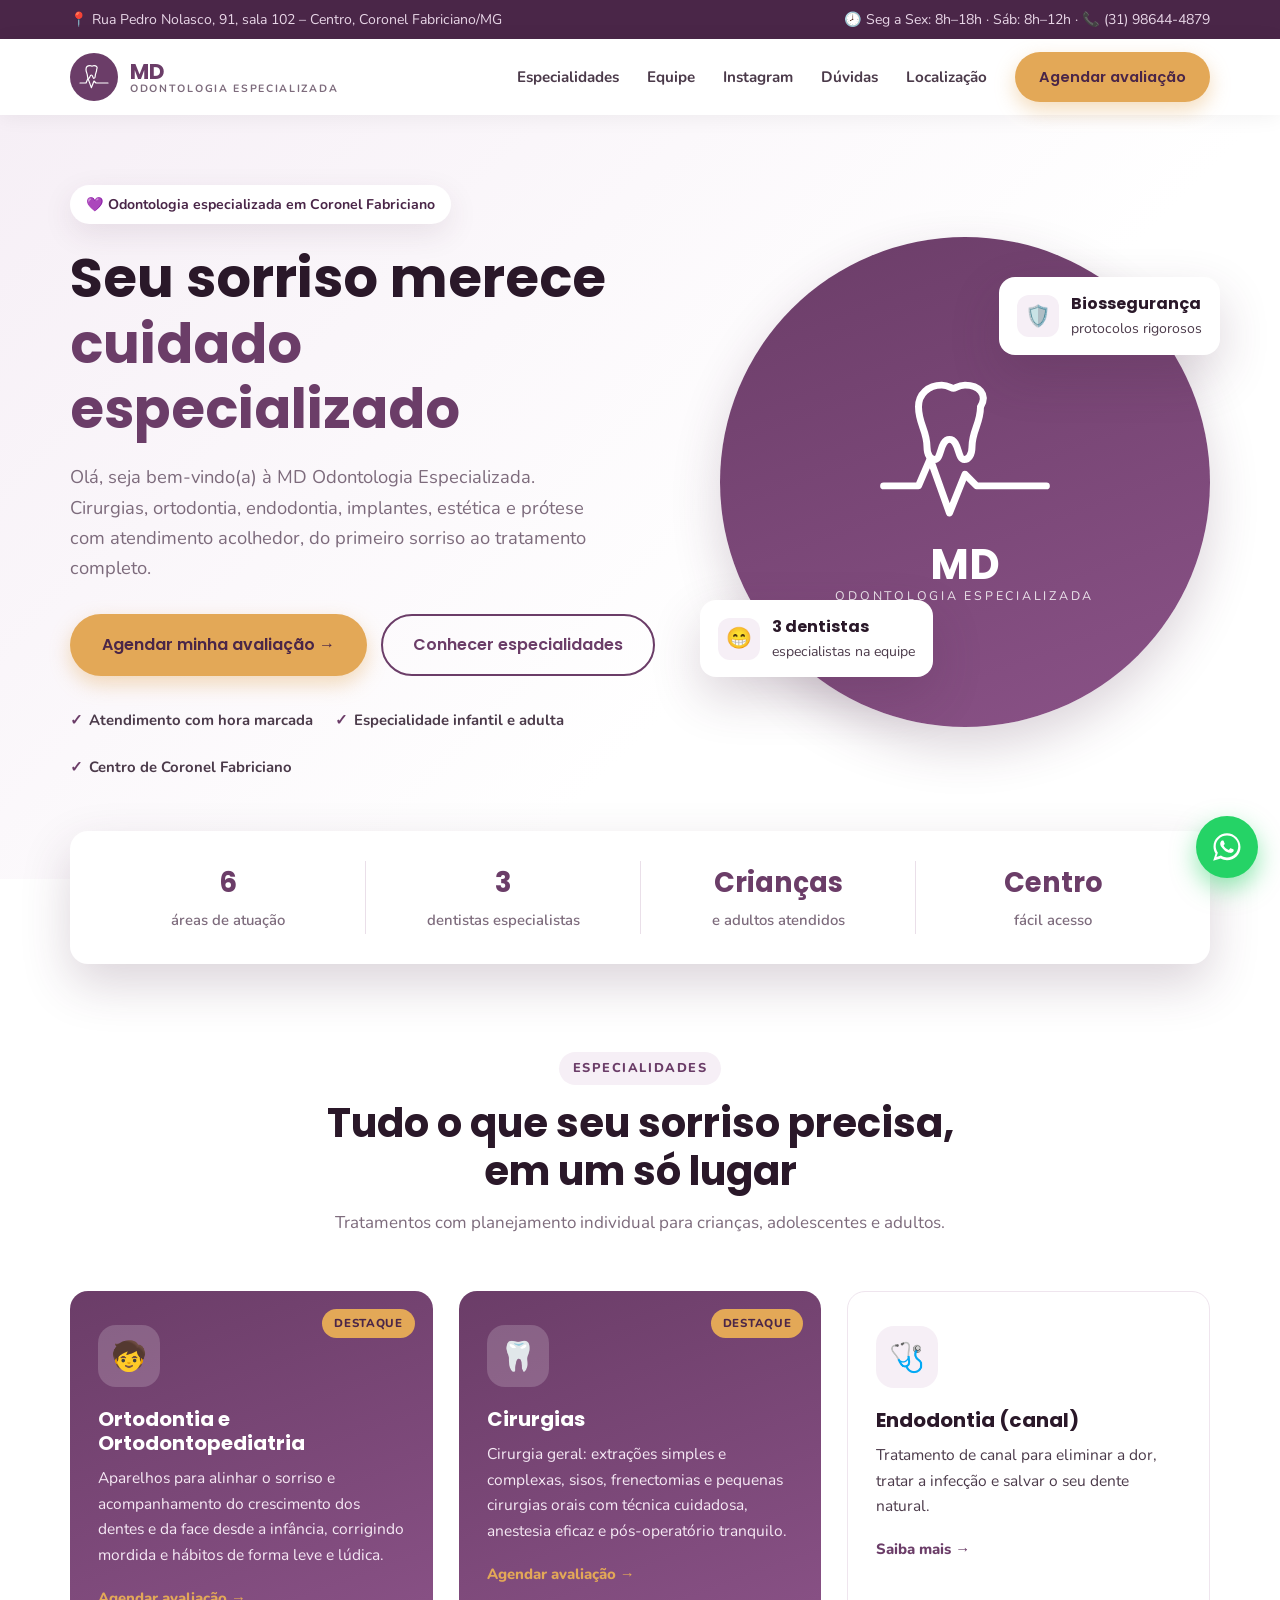
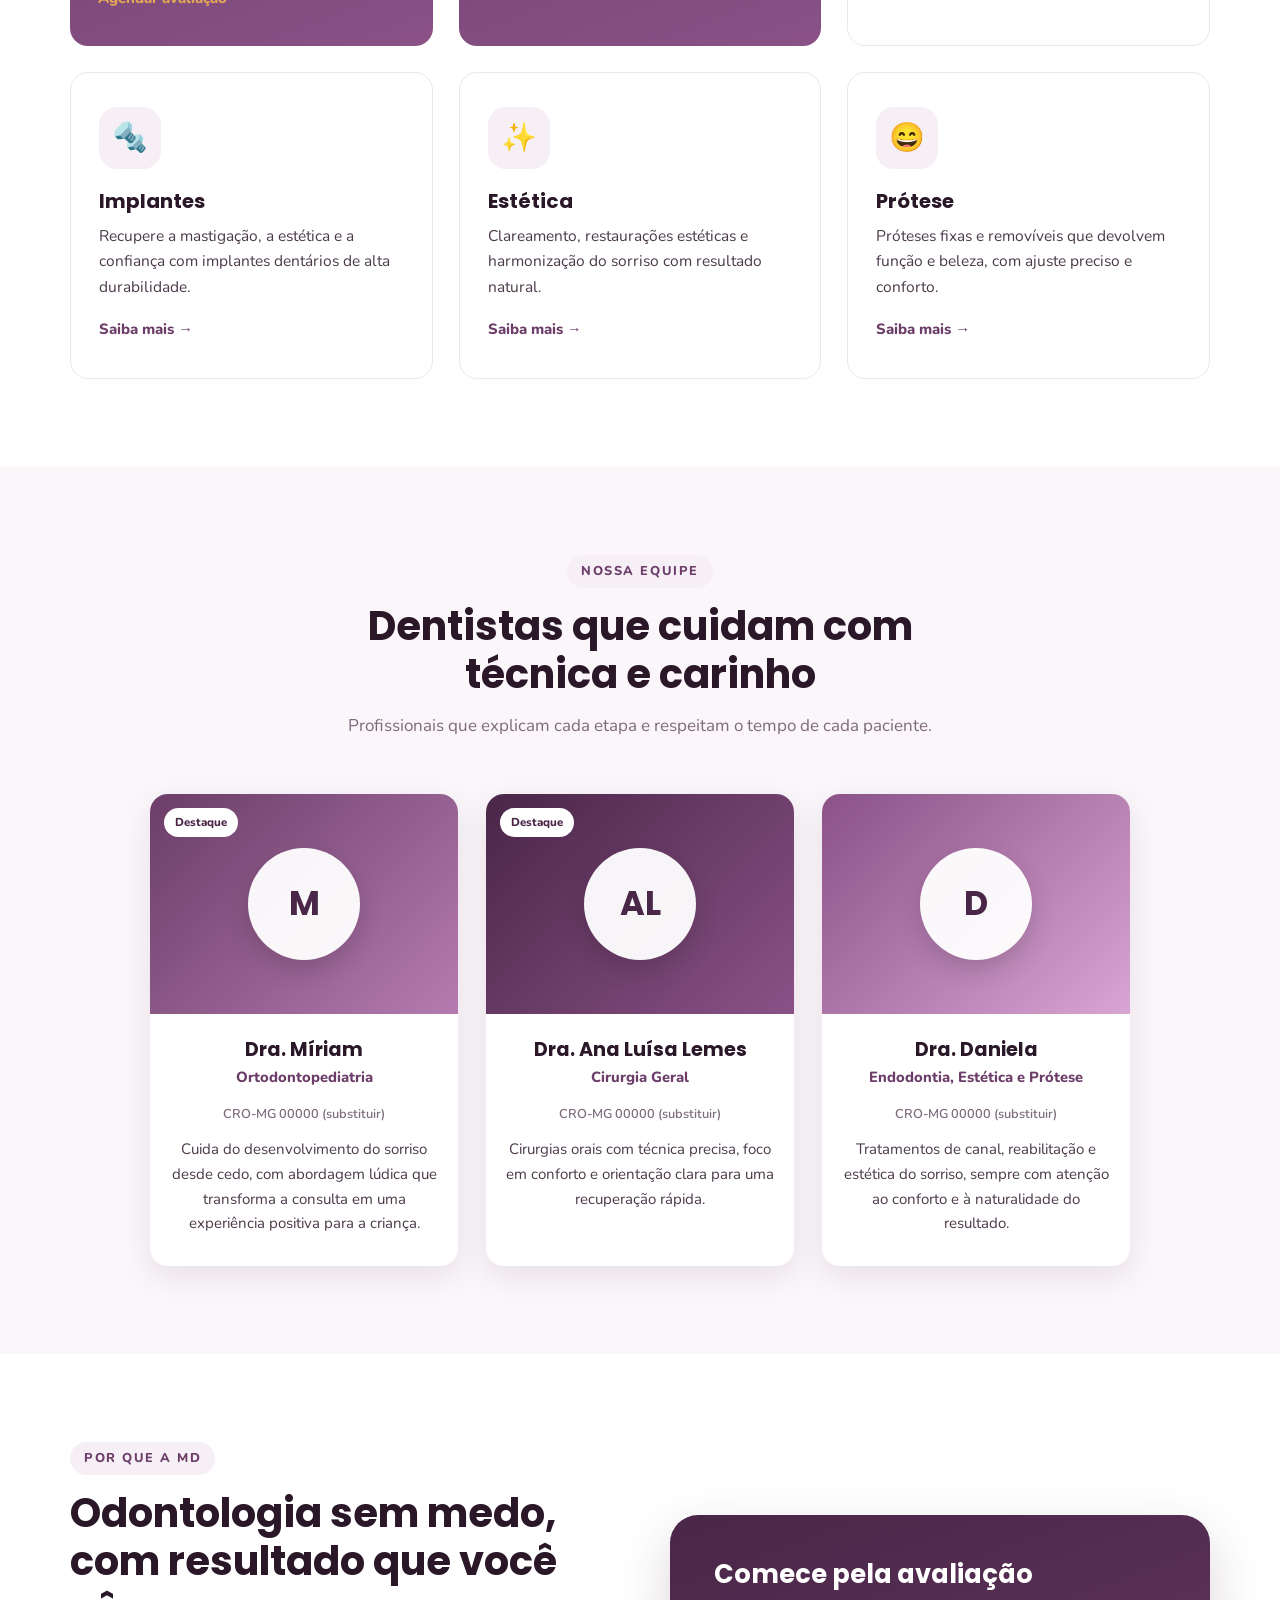
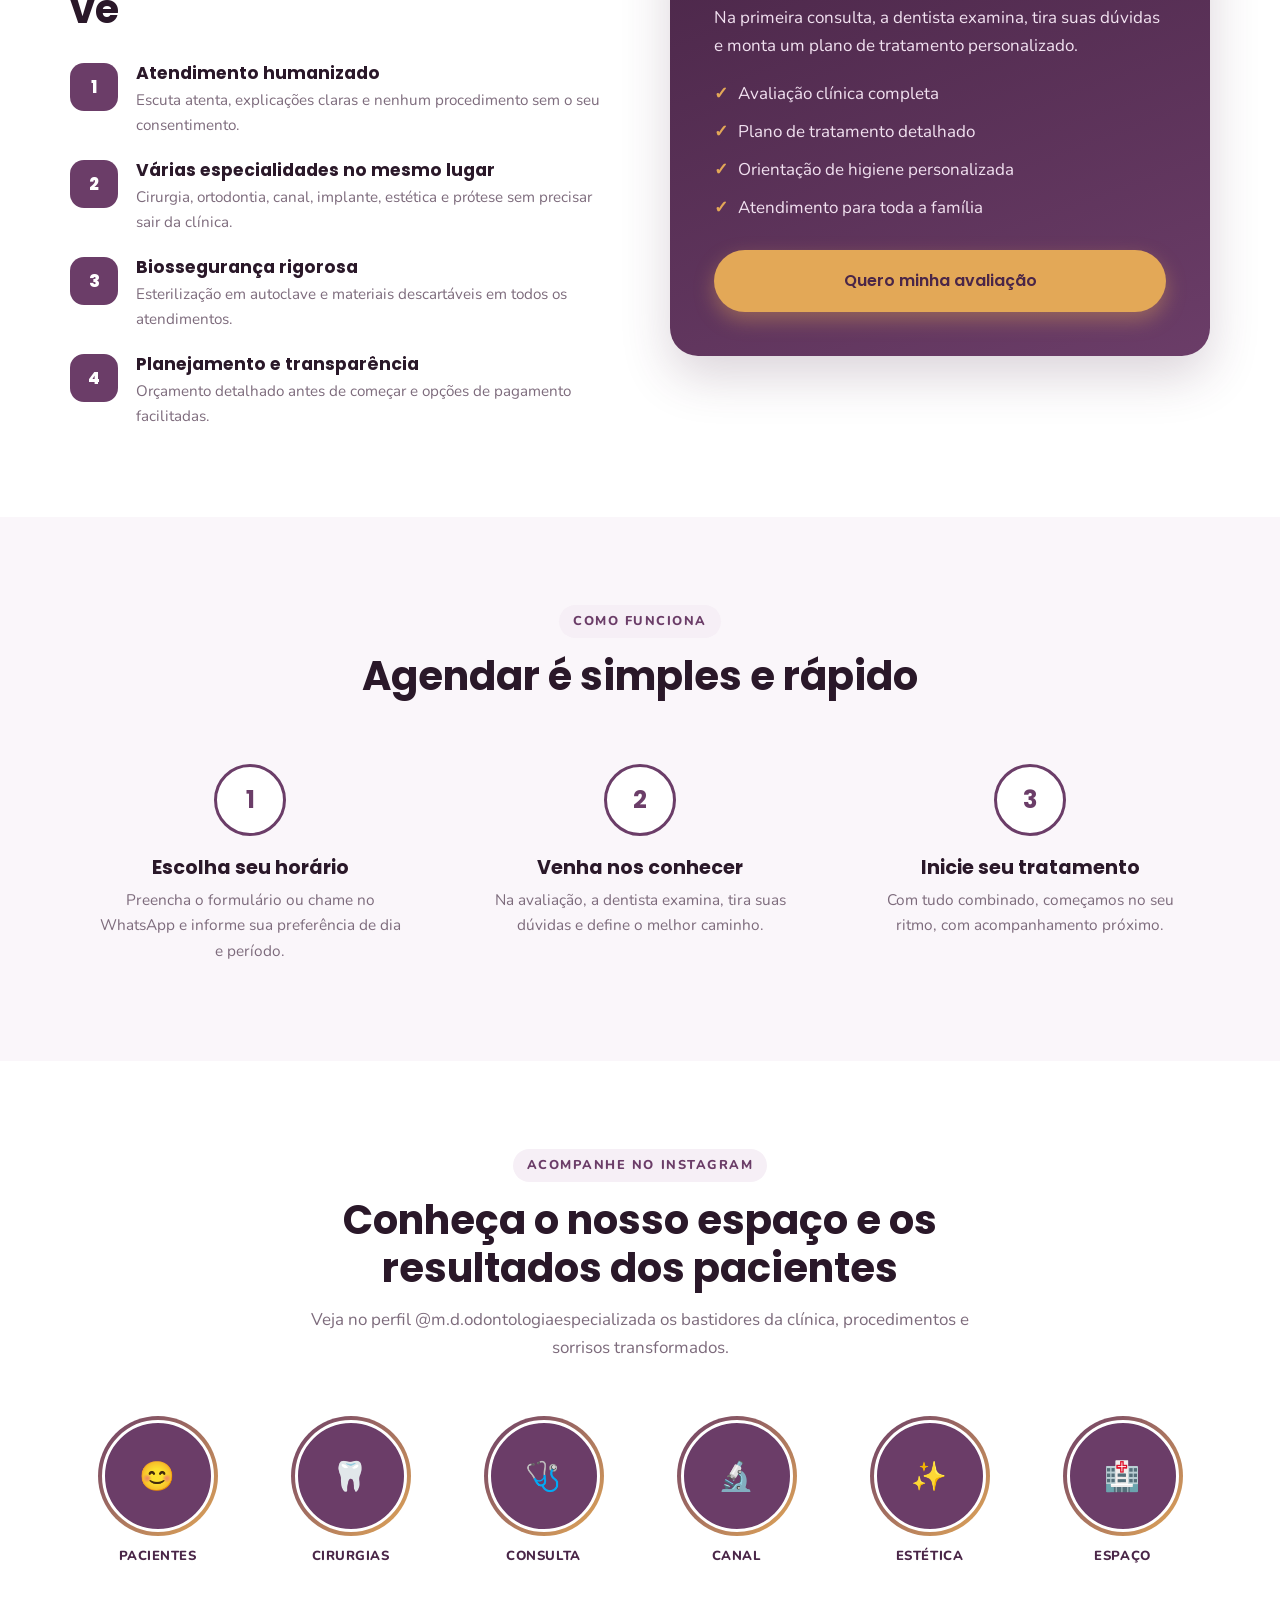
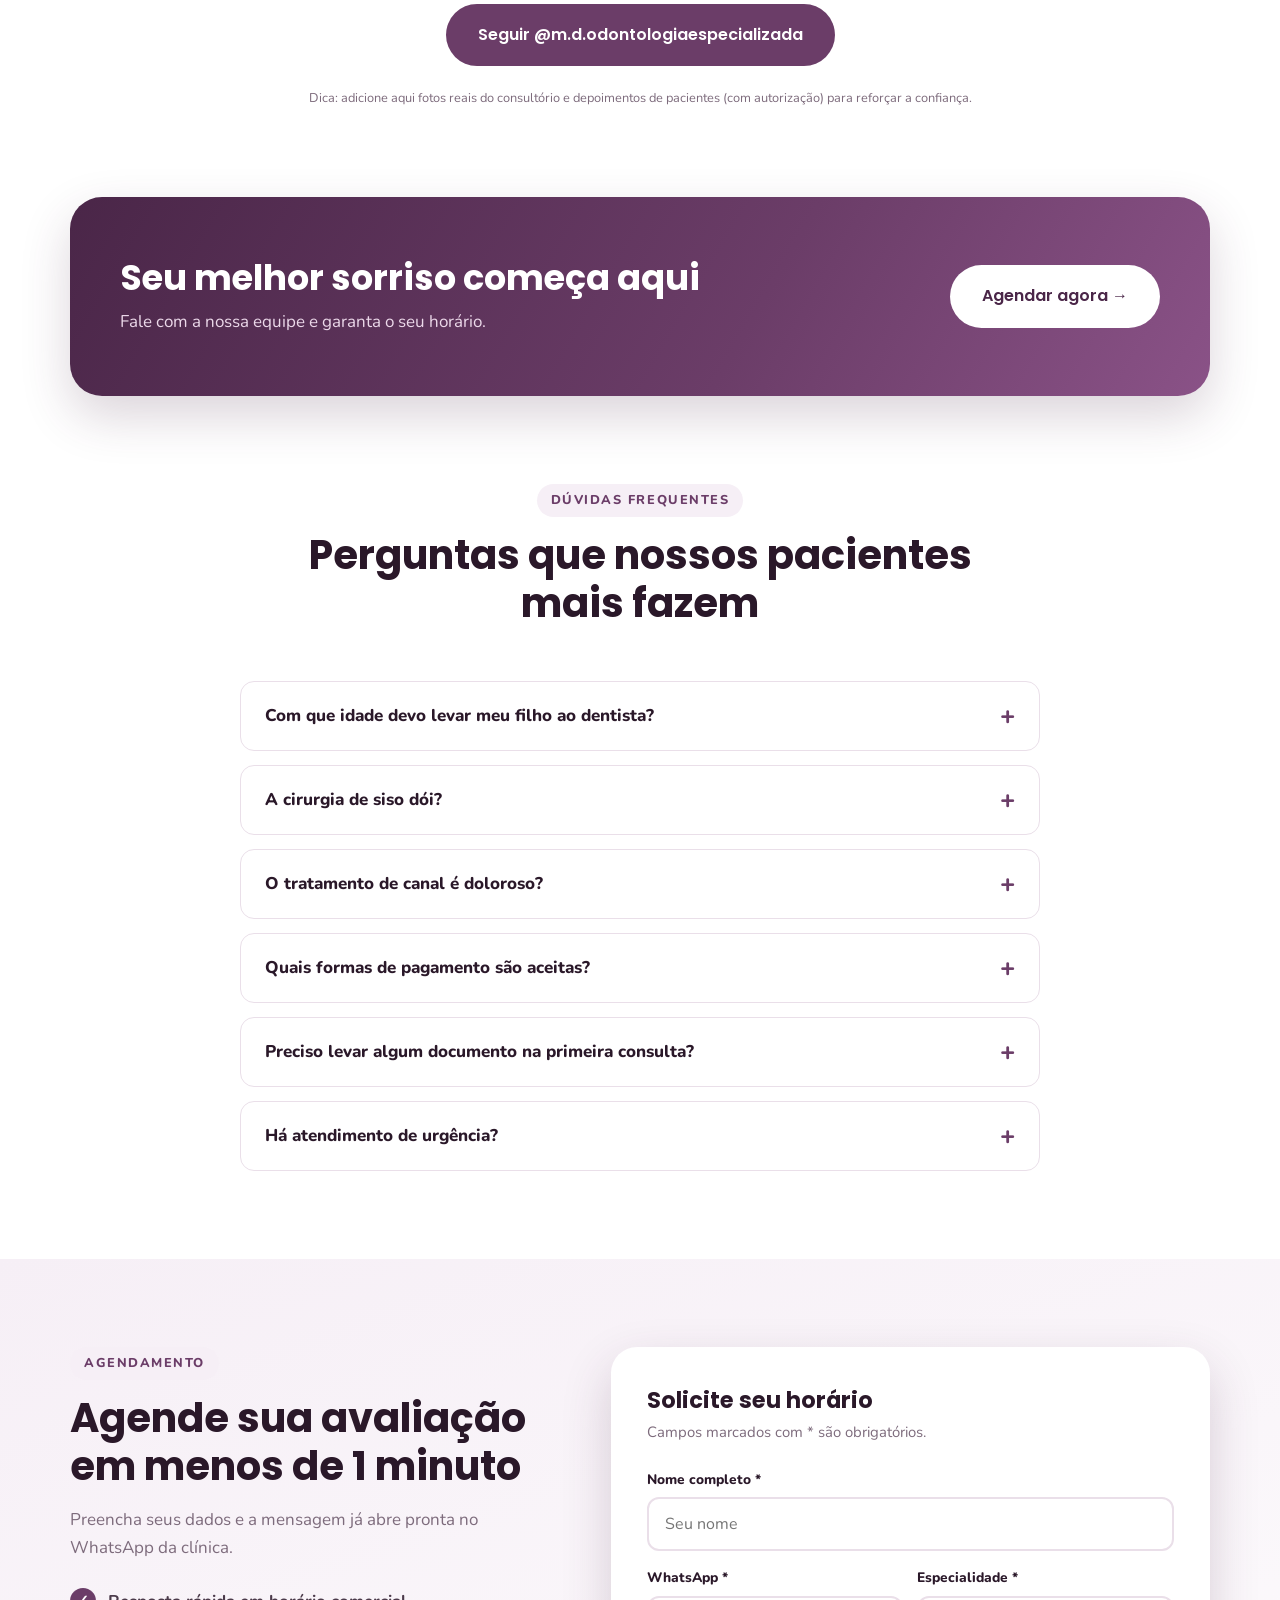
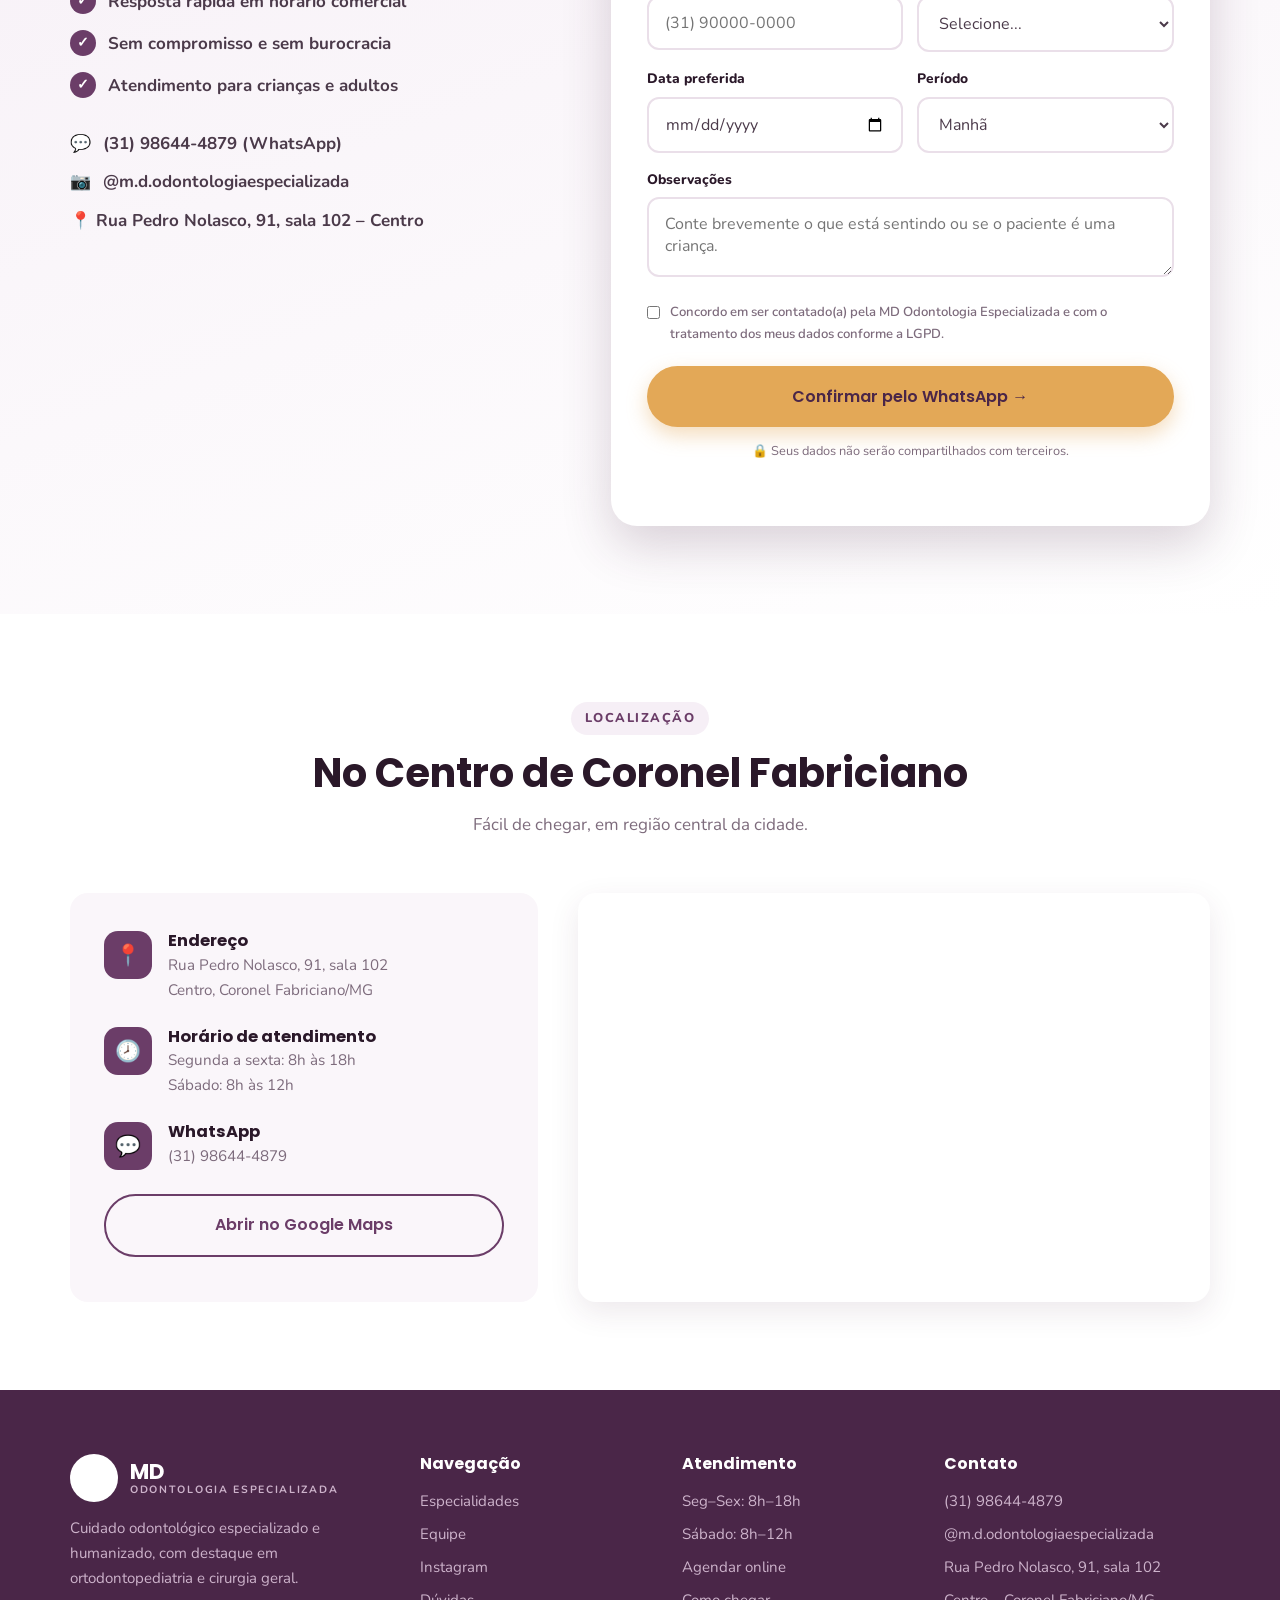
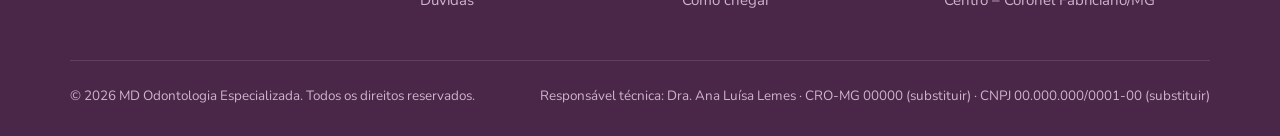
==== index.html @ 307da1c4 "Add files via upload" ====
<!DOCTYPE html>
<html lang="pt-BR">
<head>
  <meta charset="UTF-8">
  <meta name="viewport" content="width=device-width, initial-scale=1.0">
  <title>MD Odontologia Especializada | Coronel Fabriciano - MG</title>
  <meta name="description" content="MD Odontologia Especializada em Coronel Fabriciano (MG): cirurgias, ortodontia e ortodontopediatria, endodontia, implantes, estética e prótese. Agende sua avaliação pelo WhatsApp.">
  <meta name="theme-color" content="#6b3d68">
  <meta property="og:title" content="MD Odontologia Especializada | Coronel Fabriciano - MG">
  <meta property="og:description" content="Cirurgias, ortodontia, endodontia, implantes, estética e prótese. Agende sua avaliação.">
  <meta property="og:type" content="website">

  <link rel="preconnect" href="https://fonts.googleapis.com">
  <link rel="preconnect" href="https://fonts.gstatic.com" crossorigin>
  <link href="https://fonts.googleapis.com/css2?family=Nunito:wght@400;600;700;800&family=Poppins:wght@500;600;700&display=swap" rel="stylesheet">

  <script type="application/ld+json">
  {
    "@context": "https://schema.org",
    "@type": "Dentist",
    "name": "MD Odontologia Especializada",
    "telephone": "+55-31-98644-4879",
    "url": "https://www.instagram.com/m.d.odontologiaespecializada/",
    "address": {
      "@type": "PostalAddress",
      "streetAddress": "Rua Pedro Nolasco, 91, sala 102 - Centro",
      "addressLocality": "Coronel Fabriciano",
      "addressRegion": "MG",
      "addressCountry": "BR"
    },
    "openingHours": ["Mo-Fr 08:00-18:00", "Sa 08:00-12:00"],
    "sameAs": ["https://www.instagram.com/m.d.odontologiaespecializada/"]
  }
  </script>

  <style>
    :root {
      --primary: #6b3d68;
      --primary-dark: #4a2648;
      --primary-mid: #8a5287;
      --primary-light: #f6eff6;
      --lilac: #d9bfd7;
      --gold: #e3a857;
      --gold-dark: #c98f3f;
      --ink: #2a1829;
      --text: #4b3a4a;
      --muted: #7d6b7c;
      --bg: #ffffff;
      --bg-soft: #faf6fa;
      --wa: #25d366;
      --radius: 18px;
      --shadow: 0 10px 30px rgba(74, 38, 72, .10);
      --shadow-lg: 0 20px 50px rgba(74, 38, 72, .20);
    }
    * { box-sizing: border-box; margin: 0; padding: 0; }
    html { scroll-behavior: smooth; scroll-padding-top: 80px; }
    body { font-family: 'Nunito', sans-serif; color: var(--text); background: var(--bg); line-height: 1.65; font-size: 17px; }
    h1, h2, h3, h4 { font-family: 'Poppins', sans-serif; color: var(--ink); line-height: 1.2; }
    img, svg { max-width: 100%; display: block; }
    a { color: inherit; text-decoration: none; }
    ul { list-style: none; }
    .container { width: min(1140px, 92%); margin: 0 auto; }
    section { padding: 88px 0; }
    .section-head { text-align: center; max-width: 700px; margin: 0 auto 54px; }
    .eyebrow { display: inline-block; font-weight: 800; font-size: .8rem; letter-spacing: .12em; text-transform: uppercase; color: var(--primary); background: var(--primary-light); padding: 6px 14px; border-radius: 50px; margin-bottom: 14px; }
    .section-head h2 { font-size: clamp(1.8rem, 3.5vw, 2.5rem); margin-bottom: 14px; }
    .section-head p { color: var(--muted); }

    /* Buttons */
    .btn { display: inline-flex; align-items: center; justify-content: center; gap: 10px; font-family: 'Poppins', sans-serif; font-weight: 600; font-size: 1rem; padding: 16px 30px; border-radius: 50px; border: 2px solid transparent; cursor: pointer; transition: .25s; }
    .btn-primary { background: var(--gold); color: var(--primary-dark); box-shadow: 0 8px 20px rgba(227, 168, 87, .40); }
    .btn-primary:hover { background: var(--gold-dark); transform: translateY(-3px); }
    .btn-purple { background: var(--primary); color: #fff; }
    .btn-purple:hover { background: var(--primary-dark); transform: translateY(-3px); }
    .btn-outline { border-color: var(--primary); color: var(--primary); background: transparent; }
    .btn-outline:hover { background: var(--primary); color: #fff; }
    .btn-white { background: #fff; color: var(--primary-dark); }
    .btn-white:hover { transform: translateY(-3px); box-shadow: var(--shadow-lg); }
    .btn-block { width: 100%; }

    /* Top bar + Header */
    .topbar { background: var(--primary-dark); color: #e8d6e7; font-size: .88rem; padding: 8px 0; }
    .topbar .container { display: flex; justify-content: space-between; flex-wrap: wrap; gap: 6px; }
    header { position: sticky; top: 0; z-index: 50; background: rgba(255, 255, 255, .96); backdrop-filter: blur(10px); box-shadow: 0 2px 20px rgba(0, 0, 0, .06); }
    .nav { display: flex; align-items: center; justify-content: space-between; height: 76px; }
    .logo { display: flex; align-items: center; gap: 12px; color: var(--ink); line-height: 1.1; }
    .logo-mark { width: 48px; height: 48px; border-radius: 50%; background: var(--primary); display: grid; place-items: center; flex: none; }
    .logo-mark svg { width: 32px; height: 32px; }
    .logo-text strong { display: block; font-family: 'Poppins', sans-serif; font-weight: 700; font-size: 1.35rem; color: var(--primary); letter-spacing: .02em; }
    .logo-text small { display: block; font-size: .66rem; letter-spacing: .16em; text-transform: uppercase; color: var(--muted); font-weight: 700; }
    .nav-links { display: flex; align-items: center; gap: 28px; font-weight: 700; font-size: .95rem; }
    .nav-links a:not(.btn):hover { color: var(--primary); }
    .nav-links .btn { padding: 11px 22px; font-size: .92rem; }
    .menu-toggle { display: none; background: none; border: 0; cursor: pointer; }
    .menu-toggle span { display: block; width: 26px; height: 3px; background: var(--primary); margin: 5px 0; border-radius: 3px; }

    /* Hero */
    .hero { background: linear-gradient(135deg, var(--primary-light) 0%, #fff 62%); padding: 70px 0 100px; overflow: hidden; }
    .hero-grid { display: grid; grid-template-columns: 1.1fr .9fr; gap: 50px; align-items: center; }
    .badge-top { display: inline-flex; align-items: center; gap: 8px; background: #fff; padding: 8px 16px; border-radius: 50px; box-shadow: var(--shadow); font-weight: 700; font-size: .88rem; margin-bottom: 22px; color: var(--primary-dark); }
    .hero h1 { font-size: clamp(2.2rem, 5vw, 3.4rem); margin-bottom: 20px; }
    .hero h1 em { font-style: normal; color: var(--primary); }
    .hero p.lead { font-size: 1.15rem; color: var(--muted); margin-bottom: 30px; max-width: 540px; }
    .hero-cta { display: flex; gap: 14px; flex-wrap: wrap; margin-bottom: 32px; }
    .hero-checks { display: flex; gap: 22px; flex-wrap: wrap; font-weight: 700; font-size: .93rem; }
    .hero-checks li::before { content: "✓"; color: var(--primary); font-weight: 800; margin-right: 6px; }
    .hero-visual { position: relative; }
    .hero-card { background: linear-gradient(160deg, var(--primary), var(--primary-mid)); border-radius: 50%; aspect-ratio: 1/1; display: grid; place-items: center; box-shadow: var(--shadow-lg); position: relative; text-align: center; color: #fff; padding: 40px; }
    .hero-card svg { width: 62%; margin: 0 auto; }
    .hero-card .brand { font-family: 'Poppins', sans-serif; font-weight: 700; font-size: 2.6rem; line-height: 1; }
    .hero-card .brand-sub { font-size: .78rem; letter-spacing: .22em; text-transform: uppercase; opacity: .85; }
    .float-card { position: absolute; background: #fff; border-radius: 16px; padding: 14px 18px; box-shadow: var(--shadow-lg); display: flex; align-items: center; gap: 12px; font-size: .88rem; animation: float 4s ease-in-out infinite; }
    .float-card strong { display: block; font-family: 'Poppins', sans-serif; color: var(--ink); font-size: 1rem; }
    .float-card.one { left: -20px; bottom: 50px; }
    .float-card.two { right: -10px; top: 40px; animation-delay: 1.5s; }
    .float-icon { width: 42px; height: 42px; border-radius: 12px; background: var(--primary-light); display: grid; place-items: center; font-size: 1.3rem; }
    @keyframes float { 0%, 100% { transform: translateY(0); } 50% { transform: translateY(-10px); } }

    /* Stats */
    .stats { padding: 0; margin-top: -48px; position: relative; z-index: 5; }
    .stats-grid { background: #fff; border-radius: var(--radius); box-shadow: var(--shadow-lg); display: grid; grid-template-columns: repeat(4, 1fr); padding: 30px 20px; text-align: center; }
    .stats-grid div + div { border-left: 1px solid #eadfe9; }
    .stats-grid strong { display: block; font-family: 'Poppins', sans-serif; font-size: 1.7rem; color: var(--primary); }
    .stats-grid span { font-size: .93rem; color: var(--muted); font-weight: 600; }

    /* Specialties */
    .cards { display: grid; grid-template-columns: repeat(3, 1fr); gap: 26px; }
    .card { background: #fff; border: 1px solid #efe5ee; border-radius: var(--radius); padding: 34px 28px; transition: .3s; position: relative; }
    .card:hover { transform: translateY(-8px); box-shadow: var(--shadow-lg); border-color: transparent; }
    .card.featured { background: linear-gradient(160deg, var(--primary), var(--primary-mid)); color: #f6e9f5; border: 0; }
    .card.featured h3 { color: #fff; }
    .card.featured .card-icon { background: rgba(255, 255, 255, .18); }
    .card.featured .card-link { color: var(--gold); }
    .tag { position: absolute; top: 18px; right: 18px; background: var(--gold); color: var(--primary-dark); font-size: .72rem; font-weight: 800; letter-spacing: .06em; text-transform: uppercase; padding: 5px 12px; border-radius: 50px; }
    .card-icon { width: 62px; height: 62px; border-radius: 18px; background: var(--primary-light); display: grid; place-items: center; font-size: 1.8rem; margin-bottom: 20px; }
    .card h3 { font-size: 1.25rem; margin-bottom: 10px; }
    .card p { font-size: .97rem; margin-bottom: 16px; }
    .card-link { font-weight: 800; color: var(--primary); font-size: .93rem; }
    .card-link:hover { text-decoration: underline; }

    /* Team */
    .team { background: var(--bg-soft); }
    .team-grid { display: grid; grid-template-columns: repeat(3, 1fr); gap: 28px; max-width: 980px; margin: 0 auto; }
    .member { background: #fff; border-radius: var(--radius); overflow: hidden; box-shadow: var(--shadow); transition: .3s; text-align: center; }
    .member:hover { transform: translateY(-8px); }
    .avatar { height: 220px; display: grid; place-items: center; position: relative; }
    .avatar .initials { width: 112px; height: 112px; border-radius: 50%; background: rgba(255, 255, 255, .95); display: grid; place-items: center; font-family: 'Poppins', sans-serif; font-weight: 700; font-size: 2.1rem; color: var(--primary-dark); box-shadow: 0 10px 25px rgba(0, 0, 0, .15); }
    .av1 { background: linear-gradient(135deg, #6b3d68, #b57bb0); }
    .av2 { background: linear-gradient(135deg, #4a2648, #8a5287); }
    .av3 { background: linear-gradient(135deg, #8a5287, #d9a5d4); }
    .member-info { padding: 24px 20px 30px; }
    .member h3 { font-size: 1.2rem; }
    .role { display: block; color: var(--primary); font-weight: 800; font-size: .92rem; margin: 4px 0 10px; }
    .cro { font-size: .8rem; color: var(--muted); font-weight: 600; }
    .member p { font-size: .94rem; margin-top: 10px; }
    .star-badge { position: absolute; top: 14px; left: 14px; background: #fff; color: var(--primary-dark); font-size: .72rem; font-weight: 800; padding: 5px 11px; border-radius: 50px; }

    /* Why us */
    .why-grid { display: grid; grid-template-columns: 1fr 1fr; gap: 60px; align-items: center; }
    .why-list { display: grid; gap: 22px; }
    .why-item { display: flex; gap: 18px; }
    .why-item .num { flex: none; width: 48px; height: 48px; border-radius: 14px; background: var(--primary); color: #fff; display: grid; place-items: center; font-weight: 800; font-family: 'Poppins', sans-serif; }
    .why-item h4 { font-size: 1.08rem; margin-bottom: 4px; }
    .why-item p { font-size: .95rem; color: var(--muted); }
    .why-box { background: linear-gradient(160deg, var(--primary-dark), var(--primary)); color: #f1e1f0; border-radius: 28px; padding: 44px; box-shadow: var(--shadow-lg); }
    .why-box h3 { color: #fff; font-size: 1.6rem; margin-bottom: 14px; }
    .why-box ul { margin: 20px 0 28px; display: grid; gap: 10px; }
    .why-box li::before { content: "✓"; color: var(--gold); font-weight: 800; margin-right: 10px; }

    /* Steps */
    .steps { background: var(--bg-soft); }
    .steps-grid { display: grid; grid-template-columns: repeat(3, 1fr); gap: 30px; counter-reset: s; }
    .step { text-align: center; padding: 10px 24px; }
    .step::before { counter-increment: s; content: counter(s); width: 66px; height: 66px; border-radius: 50%; background: #fff; border: 3px solid var(--primary); color: var(--primary); display: grid; place-items: center; margin: 0 auto 20px; font-family: 'Poppins', sans-serif; font-weight: 700; font-size: 1.5rem; }
    .step h3 { font-size: 1.2rem; margin-bottom: 8px; }
    .step p { color: var(--muted); font-size: .96rem; }

    /* Instagram */
    .insta-grid { display: grid; grid-template-columns: repeat(6, 1fr); gap: 18px; margin-bottom: 36px; }
    .insta-item { text-align: center; font-weight: 800; font-size: .82rem; color: var(--primary-dark); text-transform: uppercase; letter-spacing: .04em; }
    .insta-ring { width: 100%; max-width: 120px; aspect-ratio: 1; margin: 0 auto 10px; border-radius: 50%; padding: 4px; background: linear-gradient(135deg, var(--primary), var(--gold)); transition: .3s; }
    .insta-item:hover .insta-ring { transform: scale(1.08); }
    .insta-ring span { display: grid; place-items: center; width: 100%; height: 100%; border-radius: 50%; background: var(--primary); color: #fff; font-size: 1.8rem; border: 3px solid #fff; }
    .center { text-align: center; }
    .note { text-align: center; color: var(--muted); font-size: .8rem; margin-top: 22px; }

    /* CTA banner */
    .cta-banner { padding: 0; }
    .cta-box { background: linear-gradient(120deg, var(--primary-dark), var(--primary) 60%, var(--primary-mid)); border-radius: 32px; padding: 60px 50px; display: flex; align-items: center; justify-content: space-between; gap: 30px; flex-wrap: wrap; color: #ecd9ea; box-shadow: var(--shadow-lg); }
    .cta-box h2 { color: #fff; font-size: clamp(1.6rem, 3vw, 2.2rem); margin-bottom: 8px; }

    /* FAQ */
    .faq-list { max-width: 800px; margin: 0 auto; display: grid; gap: 14px; }
    details { background: #fff; border: 1px solid #eadfe9; border-radius: 14px; padding: 20px 24px; transition: .2s; }
    details[open] { border-color: var(--primary); box-shadow: var(--shadow); }
    summary { cursor: pointer; font-weight: 800; color: var(--ink); list-style: none; display: flex; justify-content: space-between; align-items: center; gap: 14px; }
    summary::-webkit-details-marker { display: none; }
    summary::after { content: "+"; font-size: 1.6rem; color: var(--primary); line-height: 1; transition: .2s; }
    details[open] summary::after { transform: rotate(45deg); }
    details p { margin-top: 12px; color: var(--muted); font-size: .97rem; }

    /* Booking */
    .booking { background: linear-gradient(160deg, var(--primary-light), #fff); }
    .booking-grid { display: grid; grid-template-columns: .9fr 1.1fr; gap: 50px; align-items: start; }
    .booking-info h2 { font-size: clamp(1.8rem, 3.5vw, 2.5rem); margin-bottom: 16px; }
    .booking-info > p { color: var(--muted); margin-bottom: 26px; }
    .perks { display: grid; gap: 14px; margin-bottom: 30px; }
    .perks li { display: flex; gap: 12px; font-weight: 700; }
    .perks li::before { content: "✓"; flex: none; width: 26px; height: 26px; border-radius: 50%; background: var(--primary); color: #fff; display: grid; place-items: center; font-size: .85rem; }
    .contact-line { display: flex; align-items: center; gap: 12px; font-weight: 700; margin-bottom: 10px; }
    .contact-line a:hover { color: var(--primary); text-decoration: underline; }
    form { background: #fff; border-radius: 26px; padding: 40px 36px; box-shadow: var(--shadow-lg); }
    form h3 { font-size: 1.4rem; margin-bottom: 6px; }
    form > p { color: var(--muted); font-size: .93rem; margin-bottom: 24px; }
    .field { margin-bottom: 16px; }
    .row { display: grid; grid-template-columns: 1fr 1fr; gap: 14px; }
    label { display: block; font-weight: 800; font-size: .86rem; color: var(--ink); margin-bottom: 6px; }
    input, select, textarea { width: 100%; padding: 14px 16px; border: 2px solid #eadfe9; border-radius: 12px; font-family: inherit; font-size: 1rem; color: var(--text); background: #fff; transition: .2s; }
    input:focus, select:focus, textarea:focus { outline: none; border-color: var(--primary); box-shadow: 0 0 0 4px rgba(107, 61, 104, .14); }
    textarea { resize: vertical; min-height: 80px; }
    .consent { display: flex; gap: 10px; font-size: .82rem; color: var(--muted); margin: 6px 0 20px; align-items: flex-start; font-weight: 600; }
    .consent input { width: auto; margin-top: 4px; }
    .form-note { text-align: center; font-size: .8rem; color: var(--muted); margin-top: 14px; }
    .success { display: none; background: #ecfdf5; border: 1px solid #6ee7b7; color: #065f46; padding: 14px 16px; border-radius: 12px; margin-top: 16px; font-weight: 700; font-size: .93rem; }

    /* Location */
    .loc-grid { display: grid; grid-template-columns: .85fr 1.15fr; gap: 40px; align-items: stretch; }
    .loc-info { background: var(--bg-soft); border-radius: var(--radius); padding: 38px 34px; display: grid; gap: 24px; align-content: start; }
    .loc-item { display: flex; gap: 16px; }
    .loc-item .ico { flex: none; width: 48px; height: 48px; background: var(--primary); color: #fff; border-radius: 14px; display: grid; place-items: center; font-size: 1.3rem; }
    .loc-item h4 { font-size: 1.02rem; margin-bottom: 2px; }
    .loc-item p { font-size: .95rem; color: var(--muted); }
    .map { border-radius: var(--radius); overflow: hidden; min-height: 400px; box-shadow: var(--shadow); }
    .map iframe { width: 100%; height: 100%; min-height: 400px; border: 0; }

    /* Footer */
    footer { background: var(--primary-dark); color: #cdb3cb; padding: 64px 0 28px; font-size: .94rem; }
    .foot-grid { display: grid; grid-template-columns: 1.4fr 1fr 1fr 1.2fr; gap: 40px; margin-bottom: 40px; }
    footer .logo { margin-bottom: 14px; }
    footer .logo-mark { background: #fff; }
    footer .logo-text strong { color: #fff; }
    footer .logo-text small { color: #cdb3cb; }
    footer h4 { color: #fff; font-size: 1rem; margin-bottom: 16px; }
    footer li { margin-bottom: 8px; }
    footer a:hover { color: var(--gold); }
    .foot-bottom { border-top: 1px solid rgba(255, 255, 255, .12); padding-top: 24px; display: flex; justify-content: space-between; flex-wrap: wrap; gap: 10px; font-size: .84rem; }

    /* Floating WhatsApp */
    .wa-float { position: fixed; right: 22px; bottom: 22px; z-index: 60; width: 62px; height: 62px; border-radius: 50%; background: var(--wa); display: grid; place-items: center; box-shadow: 0 10px 25px rgba(37, 211, 102, .5); animation: pulse 2s infinite; }
    .wa-float svg { width: 34px; height: 34px; fill: #fff; }
    @keyframes pulse { 0% { box-shadow: 0 0 0 0 rgba(37, 211, 102, .6); } 70% { box-shadow: 0 0 0 18px rgba(37, 211, 102, 0); } 100% { box-shadow: 0 0 0 0 rgba(37, 211, 102, 0); } }

    /* Reveal */
    .reveal { opacity: 0; transform: translateY(30px); transition: .7s ease; }
    .reveal.visible { opacity: 1; transform: none; }

    /* Responsive */
    @media (max-width: 980px) {
      .hero-grid, .why-grid, .booking-grid, .loc-grid { grid-template-columns: 1fr; }
      .hero-visual { max-width: 400px; margin: 0 auto; }
      .cards, .steps-grid { grid-template-columns: 1fr 1fr; }
      .team-grid { grid-template-columns: 1fr 1fr; }
      .foot-grid { grid-template-columns: 1fr 1fr; }
      .stats-grid { grid-template-columns: 1fr 1fr; gap: 24px; }
      .stats-grid div:nth-child(3) { border-left: 0; }
      .insta-grid { grid-template-columns: repeat(3, 1fr); }
    }
    @media (max-width: 760px) {
      section { padding: 64px 0; }
      .topbar { display: none; }
      .menu-toggle { display: block; }
      .nav-links { position: absolute; top: 76px; left: 0; right: 0; background: #fff; flex-direction: column; padding: 24px; gap: 18px; box-shadow: 0 20px 30px rgba(0, 0, 0, .08); display: none; }
      .nav-links.open { display: flex; }
      .cards, .steps-grid, .team-grid, .foot-grid { grid-template-columns: 1fr; }
      .row { grid-template-columns: 1fr; }
      .float-card.one { left: 0; }
      .float-card.two { right: 0; }
      .cta-box { padding: 40px 28px; text-align: center; justify-content: center; }
      form { padding: 30px 22px; }
    }
    @media (prefers-reduced-motion: reduce) {
      * { animation: none !important; transition: none !important; }
      .reveal { opacity: 1; transform: none; }
    }
  </style>
</head>
<body>

  <!-- SVG do emblema (dente + batimento), reutilizado na página -->
  <svg width="0" height="0" style="position:absolute" aria-hidden="true">
    <symbol id="emblem" viewBox="0 0 48 48">
      <path d="M18 7c-3.500 0-6 2.300-6 5.600 0 4.400 2.200 6.100 2.200 10.400 0 2 .9 3.200 2 3.200 1.800 0 1.300-5.200 3.800-5.200s2 5.200 3.800 5.200c1.100 0 2-1.200 2-3.200 0-4.300 2.200-6 2.200-10.400C30 9.300 27.500 7 24 7c-1.800 0-2.400.8-3 .8S19.800 7 18 7z" fill="none" stroke="#fff" stroke-width="1.8" stroke-linejoin="round"/>
      <path d="M3 33h9l3-7 5 14 4-10 3 3h18" fill="none" stroke="#fff" stroke-width="1.8" stroke-linecap="round" stroke-linejoin="round"/>
    </symbol>
  </svg>

  <div class="topbar">
    <div class="container">
      <span>📍 Rua Pedro Nolasco, 91, sala 102 – Centro, Coronel Fabriciano/MG</span>
      <span>🕗 Seg a Sex: 8h–18h · Sáb: 8h–12h · 📞 (31) 98644-4879</span>
    </div>
  </div>

  <header>
    <div class="container nav">
      <a href="#inicio" class="logo" aria-label="MD Odontologia Especializada">
        <span class="logo-mark"><svg><use href="#emblem"/></svg></span>
        <span class="logo-text"><strong>MD</strong><small>odontologia especializada</small></span>
      </a>
      <button class="menu-toggle" id="menuToggle" aria-label="Abrir menu"><span></span><span></span><span></span></button>
      <nav class="nav-links" id="navLinks">
        <a href="#especialidades">Especialidades</a>
        <a href="#equipe">Equipe</a>
        <a href="#instagram">Instagram</a>
        <a href="#faq">Dúvidas</a>
        <a href="#localizacao">Localização</a>
        <a href="#agendar" class="btn btn-primary">Agendar avaliação</a>
      </nav>
    </div>
  </header>

  <main>
    <!-- HERO -->
    <section class="hero" id="inicio">
      <div class="container hero-grid">
        <div>
          <span class="badge-top">💜 Odontologia especializada em Coronel Fabriciano</span>
          <h1>Seu sorriso merece <em>cuidado especializado</em></h1>
          <p class="lead">Olá, seja bem-vindo(a) à MD Odontologia Especializada. Cirurgias, ortodontia, endodontia, implantes, estética e prótese com atendimento acolhedor, do primeiro sorriso ao tratamento completo.</p>
          <div class="hero-cta">
            <a href="#agendar" class="btn btn-primary">Agendar minha avaliação →</a>
            <a href="#especialidades" class="btn btn-outline">Conhecer especialidades</a>
          </div>
          <ul class="hero-checks">
            <li>Atendimento com hora marcada</li>
            <li>Especialidade infantil e adulta</li>
            <li>Centro de Coronel Fabriciano</li>
          </ul>
        </div>
        <div class="hero-visual">
          <div class="hero-card">
            <div>
              <svg viewBox="0 0 48 48" aria-hidden="true"><use href="#emblem"/></svg>
              <div class="brand">MD</div>
              <div class="brand-sub">odontologia especializada</div>
            </div>
          </div>
          <div class="float-card one"><div class="float-icon">😁</div><div><strong>3 dentistas</strong>especialistas na equipe</div></div>
          <div class="float-card two"><div class="float-icon">🛡️</div><div><strong>Biossegurança</strong>protocolos rigorosos</div></div>
        </div>
      </div>
    </section>

    <!-- STATS -->
    <section class="stats">
      <div class="container">
        <div class="stats-grid reveal">
          <div><strong>6</strong><span>áreas de atuação</span></div>
          <div><strong>3</strong><span>dentistas especialistas</span></div>
          <div><strong>Crianças</strong><span>e adultos atendidos</span></div>
          <div><strong>Centro</strong><span>fácil acesso</span></div>
        </div>
      </div>
    </section>

    <!-- SPECIALTIES -->
    <section id="especialidades">
      <div class="container">
        <div class="section-head reveal">
          <span class="eyebrow">Especialidades</span>
          <h2>Tudo o que seu sorriso precisa, em um só lugar</h2>
          <p>Tratamentos com planejamento individual para crianças, adolescentes e adultos.</p>
        </div>
        <div class="cards">
          <article class="card featured reveal">
            <span class="tag">Destaque</span>
            <div class="card-icon">🧒</div>
            <h3>Ortodontia e Ortodontopediatria</h3>
            <p>Aparelhos para alinhar o sorriso e acompanhamento do crescimento dos dentes e da face desde a infância, corrigindo mordida e hábitos de forma leve e lúdica.</p>
            <a href="#agendar" class="card-link">Agendar avaliação →</a>
          </article>
          <article class="card featured reveal">
            <span class="tag">Destaque</span>
            <div class="card-icon">🦷</div>
            <h3>Cirurgias</h3>
            <p>Cirurgia geral: extrações simples e complexas, sisos, frenectomias e pequenas cirurgias orais com técnica cuidadosa, anestesia eficaz e pós-operatório tranquilo.</p>
            <a href="#agendar" class="card-link">Agendar avaliação →</a>
          </article>
          <article class="card reveal">
            <div class="card-icon">🩺</div>
            <h3>Endodontia (canal)</h3>
            <p>Tratamento de canal para eliminar a dor, tratar a infecção e salvar o seu dente natural.</p>
            <a href="#agendar" class="card-link">Saiba mais →</a>
          </article>
          <article class="card reveal">
            <div class="card-icon">🔩</div>
            <h3>Implantes</h3>
            <p>Recupere a mastigação, a estética e a confiança com implantes dentários de alta durabilidade.</p>
            <a href="#agendar" class="card-link">Saiba mais →</a>
          </article>
          <article class="card reveal">
            <div class="card-icon">✨</div>
            <h3>Estética</h3>
            <p>Clareamento, restaurações estéticas e harmonização do sorriso com resultado natural.</p>
            <a href="#agendar" class="card-link">Saiba mais →</a>
          </article>
          <article class="card reveal">
            <div class="card-icon">😄</div>
            <h3>Prótese</h3>
            <p>Próteses fixas e removíveis que devolvem função e beleza, com ajuste preciso e conforto.</p>
            <a href="#agendar" class="card-link">Saiba mais →</a>
          </article>
        </div>
      </div>
    </section>

    <!-- TEAM -->
    <section class="team" id="equipe">
      <div class="container">
        <div class="section-head reveal">
          <span class="eyebrow">Nossa equipe</span>
          <h2>Dentistas que cuidam com técnica e carinho</h2>
          <p>Profissionais que explicam cada etapa e respeitam o tempo de cada paciente.</p>
        </div>
        <div class="team-grid">
          <article class="member reveal">
            <div class="avatar av1"><span class="star-badge">Destaque</span><span class="initials">M</span></div>
            <div class="member-info">
              <h3>Dra. Míriam</h3>
              <span class="role">Ortodontopediatria</span>
              <span class="cro">CRO-MG 00000 (substituir)</span>
              <p>Cuida do desenvolvimento do sorriso desde cedo, com abordagem lúdica que transforma a consulta em uma experiência positiva para a criança.</p>
            </div>
          </article>
          <article class="member reveal">
            <div class="avatar av2"><span class="star-badge">Destaque</span><span class="initials">AL</span></div>
            <div class="member-info">
              <h3>Dra. Ana Luísa Lemes</h3>
              <span class="role">Cirurgia Geral</span>
              <span class="cro">CRO-MG 00000 (substituir)</span>
              <p>Cirurgias orais com técnica precisa, foco em conforto e orientação clara para uma recuperação rápida.</p>
            </div>
          </article>
          <article class="member reveal">
            <div class="avatar av3"><span class="initials">D</span></div>
            <div class="member-info">
              <h3>Dra. Daniela</h3>
              <span class="role">Endodontia, Estética e Prótese</span>
              <span class="cro">CRO-MG 00000 (substituir)</span>
              <p>Tratamentos de canal, reabilitação e estética do sorriso, sempre com atenção ao conforto e à naturalidade do resultado.</p>
            </div>
          </article>
        </div>
      </div>
    </section>

    <!-- WHY US -->
    <section id="diferenciais">
      <div class="container why-grid">
        <div class="reveal">
          <span class="eyebrow">Por que a MD</span>
          <h2 style="font-size:clamp(1.8rem,3.5vw,2.5rem);margin-bottom:30px">Odontologia sem medo, com resultado que você vê</h2>
          <div class="why-list">
            <div class="why-item"><div class="num">1</div><div><h4>Atendimento humanizado</h4><p>Escuta atenta, explicações claras e nenhum procedimento sem o seu consentimento.</p></div></div>
            <div class="why-item"><div class="num">2</div><div><h4>Várias especialidades no mesmo lugar</h4><p>Cirurgia, ortodontia, canal, implante, estética e prótese sem precisar sair da clínica.</p></div></div>
            <div class="why-item"><div class="num">3</div><div><h4>Biossegurança rigorosa</h4><p>Esterilização em autoclave e materiais descartáveis em todos os atendimentos.</p></div></div>
            <div class="why-item"><div class="num">4</div><div><h4>Planejamento e transparência</h4><p>Orçamento detalhado antes de começar e opções de pagamento facilitadas.</p></div></div>
          </div>
        </div>
        <aside class="why-box reveal">
          <h3>Comece pela avaliação</h3>
          <p>Na primeira consulta, a dentista examina, tira suas dúvidas e monta um plano de tratamento personalizado.</p>
          <ul>
            <li>Avaliação clínica completa</li>
            <li>Plano de tratamento detalhado</li>
            <li>Orientação de higiene personalizada</li>
            <li>Atendimento para toda a família</li>
          </ul>
          <a href="#agendar" class="btn btn-primary btn-block">Quero minha avaliação</a>
        </aside>
      </div>
    </section>

    <!-- STEPS -->
    <section class="steps">
      <div class="container">
        <div class="section-head reveal">
          <span class="eyebrow">Como funciona</span>
          <h2>Agendar é simples e rápido</h2>
        </div>
        <div class="steps-grid">
          <div class="step reveal"><h3>Escolha seu horário</h3><p>Preencha o formulário ou chame no WhatsApp e informe sua preferência de dia e período.</p></div>
          <div class="step reveal"><h3>Venha nos conhecer</h3><p>Na avaliação, a dentista examina, tira suas dúvidas e define o melhor caminho.</p></div>
          <div class="step reveal"><h3>Inicie seu tratamento</h3><p>Com tudo combinado, começamos no seu ritmo, com acompanhamento próximo.</p></div>
        </div>
      </div>
    </section>

    <!-- INSTAGRAM -->
    <section id="instagram">
      <div class="container">
        <div class="section-head reveal">
          <span class="eyebrow">Acompanhe no Instagram</span>
          <h2>Conheça o nosso espaço e os resultados dos pacientes</h2>
          <p>Veja no perfil @m.d.odontologiaespecializada os bastidores da clínica, procedimentos e sorrisos transformados.</p>
        </div>
        <div class="insta-grid reveal">
          <a class="insta-item" href="https://www.instagram.com/m.d.odontologiaespecializada/" target="_blank" rel="noopener"><div class="insta-ring"><span>😊</span></div>Pacientes</a>
          <a class="insta-item" href="https://www.instagram.com/m.d.odontologiaespecializada/" target="_blank" rel="noopener"><div class="insta-ring"><span>🦷</span></div>Cirurgias</a>
          <a class="insta-item" href="https://www.instagram.com/m.d.odontologiaespecializada/" target="_blank" rel="noopener"><div class="insta-ring"><span>🩺</span></div>Consulta</a>
          <a class="insta-item" href="https://www.instagram.com/m.d.odontologiaespecializada/" target="_blank" rel="noopener"><div class="insta-ring"><span>🔬</span></div>Canal</a>
          <a class="insta-item" href="https://www.instagram.com/m.d.odontologiaespecializada/" target="_blank" rel="noopener"><div class="insta-ring"><span>✨</span></div>Estética</a>
          <a class="insta-item" href="https://www.instagram.com/m.d.odontologiaespecializada/" target="_blank" rel="noopener"><div class="insta-ring"><span>🏥</span></div>Espaço</a>
        </div>
        <div class="center reveal">
          <a class="btn btn-purple" href="https://www.instagram.com/m.d.odontologiaespecializada/" target="_blank" rel="noopener">Seguir @m.d.odontologiaespecializada</a>
        </div>
        <p class="note">Dica: adicione aqui fotos reais do consultório e depoimentos de pacientes (com autorização) para reforçar a confiança.</p>
      </div>
    </section>

    <!-- CTA -->
    <section class="cta-banner">
      <div class="container">
        <div class="cta-box reveal">
          <div>
            <h2>Seu melhor sorriso começa aqui</h2>
            <p>Fale com a nossa equipe e garanta o seu horário.</p>
          </div>
          <a href="#agendar" class="btn btn-white">Agendar agora →</a>
        </div>
      </div>
    </section>

    <!-- FAQ -->
    <section id="faq">
      <div class="container">
        <div class="section-head reveal">
          <span class="eyebrow">Dúvidas frequentes</span>
          <h2>Perguntas que nossos pacientes mais fazem</h2>
        </div>
        <div class="faq-list reveal">
          <details><summary>Com que idade devo levar meu filho ao dentista?</summary><p>Recomenda-se a primeira visita por volta do primeiro ano de vida, ou quando surgirem os primeiros dentes. A ortodontopediatria permite acompanhar o crescimento e prevenir problemas de mordida e alinhamento.</p></details>
          <details><summary>A cirurgia de siso dói?</summary><p>O procedimento é feito com anestesia local, então você não sente dor durante a cirurgia. No pós-operatório, orientamos medicação e cuidados para um desconforto mínimo.</p></details>
          <details><summary>O tratamento de canal é doloroso?</summary><p>Com anestesia adequada e técnica atual, o tratamento de canal é confortável e costuma aliviar a dor que o paciente já sentia antes de procurar a clínica.</p></details>
          <details><summary>Quais formas de pagamento são aceitas?</summary><p>Consulte a nossa equipe pelo WhatsApp sobre as condições de pagamento disponíveis para cada tratamento.</p></details>
          <details><summary>Preciso levar algum documento na primeira consulta?</summary><p>Leve um documento com foto. Para crianças, o responsável legal deve acompanhar. Se tiver exames ou radiografias anteriores, traga-os.</p></details>
          <details><summary>Há atendimento de urgência?</summary><p>Em casos de dor intensa, trauma ou dente quebrado, chame no WhatsApp para verificarmos um encaixe prioritário, conforme a disponibilidade da agenda.</p></details>
        </div>
      </div>
    </section>

    <!-- BOOKING -->
    <section class="booking" id="agendar">
      <div class="container booking-grid">
        <div class="booking-info reveal">
          <span class="eyebrow">Agendamento</span>
          <h2>Agende sua avaliação em menos de 1 minuto</h2>
          <p>Preencha seus dados e a mensagem já abre pronta no WhatsApp da clínica.</p>
          <ul class="perks">
            <li>Resposta rápida em horário comercial</li>
            <li>Sem compromisso e sem burocracia</li>
            <li>Atendimento para crianças e adultos</li>
          </ul>
          <div class="contact-line">💬 <a href="https://wa.me/5531986444879" target="_blank" rel="noopener">(31) 98644-4879 (WhatsApp)</a></div>
          <div class="contact-line">📷 <a href="https://www.instagram.com/m.d.odontologiaespecializada/" target="_blank" rel="noopener">@m.d.odontologiaespecializada</a></div>
          <div class="contact-line">📍 Rua Pedro Nolasco, 91, sala 102 – Centro</div>
        </div>

        <form id="bookingForm" class="reveal" novalidate>
          <h3>Solicite seu horário</h3>
          <p>Campos marcados com * são obrigatórios.</p>

          <div class="field">
            <label for="nome">Nome completo *</label>
            <input type="text" id="nome" name="nome" placeholder="Seu nome" required autocomplete="name">
          </div>
          <div class="row">
            <div class="field">
              <label for="tel">WhatsApp *</label>
              <input type="tel" id="tel" name="tel" placeholder="(31) 90000-0000" required autocomplete="tel" inputmode="numeric">
            </div>
            <div class="field">
              <label for="servico">Especialidade *</label>
              <select id="servico" name="servico" required>
                <option value="">Selecione...</option>
                <option>Ortodontia (aparelho)</option>
                <option>Ortodontopediatria</option>
                <option>Cirurgias</option>
                <option>Endodontia (canal)</option>
                <option>Implantes</option>
                <option>Estética</option>
                <option>Prótese</option>
                <option>Ainda não sei / Avaliação geral</option>
              </select>
            </div>
          </div>
          <div class="row">
            <div class="field">
              <label for="data">Data preferida</label>
              <input type="date" id="data" name="data">
            </div>
            <div class="field">
              <label for="periodo">Período</label>
              <select id="periodo" name="periodo">
                <option>Manhã</option>
                <option>Tarde</option>
                <option>Sábado de manhã</option>
              </select>
            </div>
          </div>
          <div class="field">
            <label for="obs">Observações</label>
            <textarea id="obs" name="obs" placeholder="Conte brevemente o que está sentindo ou se o paciente é uma criança."></textarea>
          </div>
          <label class="consent">
            <input type="checkbox" id="lgpd" required>
            <span>Concordo em ser contatado(a) pela MD Odontologia Especializada e com o tratamento dos meus dados conforme a LGPD.</span>
          </label>
          <button type="submit" class="btn btn-primary btn-block">Confirmar pelo WhatsApp →</button>
          <div class="success" id="success">Quase lá! Abrimos o WhatsApp com seus dados. Basta enviar a mensagem para finalizar.</div>
          <p class="form-note">🔒 Seus dados não serão compartilhados com terceiros.</p>
        </form>
      </div>
    </section>

    <!-- LOCATION -->
    <section id="localizacao">
      <div class="container">
        <div class="section-head reveal">
          <span class="eyebrow">Localização</span>
          <h2>No Centro de Coronel Fabriciano</h2>
          <p>Fácil de chegar, em região central da cidade.</p>
        </div>
        <div class="loc-grid">
          <div class="loc-info reveal">
            <div class="loc-item"><div class="ico">📍</div><div><h4>Endereço</h4><p>Rua Pedro Nolasco, 91, sala 102<br>Centro, Coronel Fabriciano/MG</p></div></div>
            <div class="loc-item"><div class="ico">🕗</div><div><h4>Horário de atendimento</h4><p>Segunda a sexta: 8h às 18h<br>Sábado: 8h às 12h</p></div></div>
            <div class="loc-item"><div class="ico">💬</div><div><h4>WhatsApp</h4><p>(31) 98644-4879</p></div></div>
            <a class="btn btn-outline" target="_blank" rel="noopener" href="https://www.google.com/maps/search/?api=1&query=Rua+Pedro+Nolasco+91+Centro+Coronel+Fabriciano+MG">Abrir no Google Maps</a>
          </div>
          <div class="map reveal">
            <iframe title="Mapa da MD Odontologia Especializada" loading="lazy" referrerpolicy="no-referrer-when-downgrade"
              src="https://www.google.com/maps?q=Rua+Pedro+Nolasco+91+Centro+Coronel+Fabriciano+MG&output=embed"></iframe>
          </div>
        </div>
      </div>
    </section>
  </main>

  <footer>
    <div class="container">
      <div class="foot-grid">
        <div>
          <a href="#inicio" class="logo">
            <span class="logo-mark"><svg><use href="#emblem" style="color:#6b3d68"/></svg></span>
            <span class="logo-text"><strong>MD</strong><small>odontologia especializada</small></span>
          </a>
          <p>Cuidado odontológico especializado e humanizado, com destaque em ortodontopediatria e cirurgia geral.</p>
        </div>
        <div>
          <h4>Navegação</h4>
          <ul>
            <li><a href="#especialidades">Especialidades</a></li>
            <li><a href="#equipe">Equipe</a></li>
            <li><a href="#instagram">Instagram</a></li>
            <li><a href="#faq">Dúvidas</a></li>
          </ul>
        </div>
        <div>
          <h4>Atendimento</h4>
          <ul>
            <li>Seg–Sex: 8h–18h</li>
            <li>Sábado: 8h–12h</li>
            <li><a href="#agendar">Agendar online</a></li>
            <li><a href="#localizacao">Como chegar</a></li>
          </ul>
        </div>
        <div>
          <h4>Contato</h4>
          <ul>
            <li><a href="https://wa.me/5531986444879" target="_blank" rel="noopener">(31) 98644-4879</a></li>
            <li><a href="https://www.instagram.com/m.d.odontologiaespecializada/" target="_blank" rel="noopener">@m.d.odontologiaespecializada</a></li>
            <li>Rua Pedro Nolasco, 91, sala 102</li>
            <li>Centro – Coronel Fabriciano/MG</li>
          </ul>
        </div>
      </div>
      <div class="foot-bottom">
        <span>© <span id="year"></span> MD Odontologia Especializada. Todos os direitos reservados.</span>
        <span>Responsável técnica: Dra. Ana Luísa Lemes · CRO-MG 00000 (substituir) · CNPJ 00.000.000/0001-00 (substituir)</span>
      </div>
    </div>
  </footer>

  <a class="wa-float" href="https://wa.me/5531986444879?text=Ol%C3%A1!%20Gostaria%20de%20agendar%20uma%20avalia%C3%A7%C3%A3o%20na%20MD%20Odontologia%20Especializada." target="_blank" rel="noopener" aria-label="Falar no WhatsApp">
    <svg viewBox="0 0 32 32"><path d="M16 3C9 3 3.300 8.600 3.300 15.500c0 2.400.7 4.700 1.900 6.600L3 29l7.100-2.100c1.800 1 3.800 1.500 5.900 1.500 7 0 12.700-5.600 12.700-12.500S23 3 16 3zm0 22.800c-1.900 0-3.700-.5-5.300-1.500l-.4-.2-4.200 1.200 1.300-4-.3-.4c-1.100-1.700-1.700-3.600-1.700-5.600C5.400 9.700 10.100 5.200 16 5.200s10.600 4.500 10.600 10.100S21.900 25.800 16 25.800zm5.800-7.600c-.3-.2-1.900-.9-2.200-1-.3-.1-.5-.2-.7.200-.2.300-.8 1-1 1.200-.2.200-.4.200-.7.100-1.900-.9-3.100-1.700-4.300-3.800-.3-.6.300-.5.900-1.700.1-.2 0-.4 0-.5-.1-.2-.7-1.700-1-2.300-.3-.6-.5-.5-.7-.5h-.6c-.2 0-.5.100-.8.400-.3.300-1.100 1.100-1.100 2.600s1.100 3 1.300 3.200c.2.200 2.200 3.400 5.300 4.700 2 .8 2.700.9 3.700.7.600-.1 1.900-.8 2.200-1.500.3-.7.300-1.400.2-1.500-.1-.2-.3-.2-.6-.4z"/></svg>
  </a>

  <script>
    document.getElementById('year').textContent = new Date().getFullYear();

    // Menu mobile
    const toggle = document.getElementById('menuToggle');
    const links = document.getElementById('navLinks');
    toggle.addEventListener('click', () => links.classList.toggle('open'));
    links.querySelectorAll('a').forEach(a => a.addEventListener('click', () => links.classList.remove('open')));

    // Animação ao rolar
    const io = new IntersectionObserver((entries) => {
      entries.forEach(e => { if (e.isIntersecting) { e.target.classList.add('visible'); io.unobserve(e.target); } });
    }, { threshold: 0.12 });
    document.querySelectorAll('.reveal').forEach(el => io.observe(el));

    // Data mínima = hoje
    document.getElementById('data').min = new Date().toISOString().split('T')[0];

    // Máscara de telefone
    const tel = document.getElementById('tel');
    tel.addEventListener('input', () => {
      let v = tel.value.replace(/\D/g, '').slice(0, 11);
      if (v.length > 10) v = v.replace(/^(\d{2})(\d{5})(\d{4}).*/, '($1) $2-$3');
      else if (v.length > 6) v = v.replace(/^(\d{2})(\d{4})(\d{0,4}).*/, '($1) $2-$3');
      else if (v.length > 2) v = v.replace(/^(\d{2})(\d{0,5}).*/, '($1) $2');
      else if (v.length > 0) v = v.replace(/^(\d*)/, '($1');
      tel.value = v;
    });

    // Envio do formulário para o WhatsApp da clínica
    const WHATSAPP_NUMBER = '5531986444879';
    document.getElementById('bookingForm').addEventListener('submit', (e) => {
      e.preventDefault();
      const f = e.target;
      const nome = f.nome.value.trim();
      const fone = f.tel.value.trim();
      const servico = f.servico.value;

      if (!nome || fone.replace(/\D/g, '').length < 10 || !servico || !f.lgpd.checked) {
        alert('Por favor, preencha nome, WhatsApp, especialidade e aceite o termo de contato.');
        return;
      }

      const dataBR = f.data.value ? f.data.value.split('-').reverse().join('/') : 'a combinar';
      const msg =
        `Olá! Gostaria de agendar uma avaliação na MD Odontologia Especializada.\n\n` +
        `*Nome:* ${nome}\n` +
        `*WhatsApp:* ${fone}\n` +
        `*Especialidade:* ${servico}\n` +
        `*Data preferida:* ${dataBR}\n` +
        `*Período:* ${f.periodo.value}\n` +
        (f.obs.value.trim() ? `*Observações:* ${f.obs.value.trim()}` : '');

      document.getElementById('success').style.display = 'block';
      window.open(`https://wa.me/${WHATSAPP_NUMBER}?text=${encodeURIComponent(msg)}`, '_blank', 'noopener');
      f.reset();
    });
  </script>
</body>
</html>
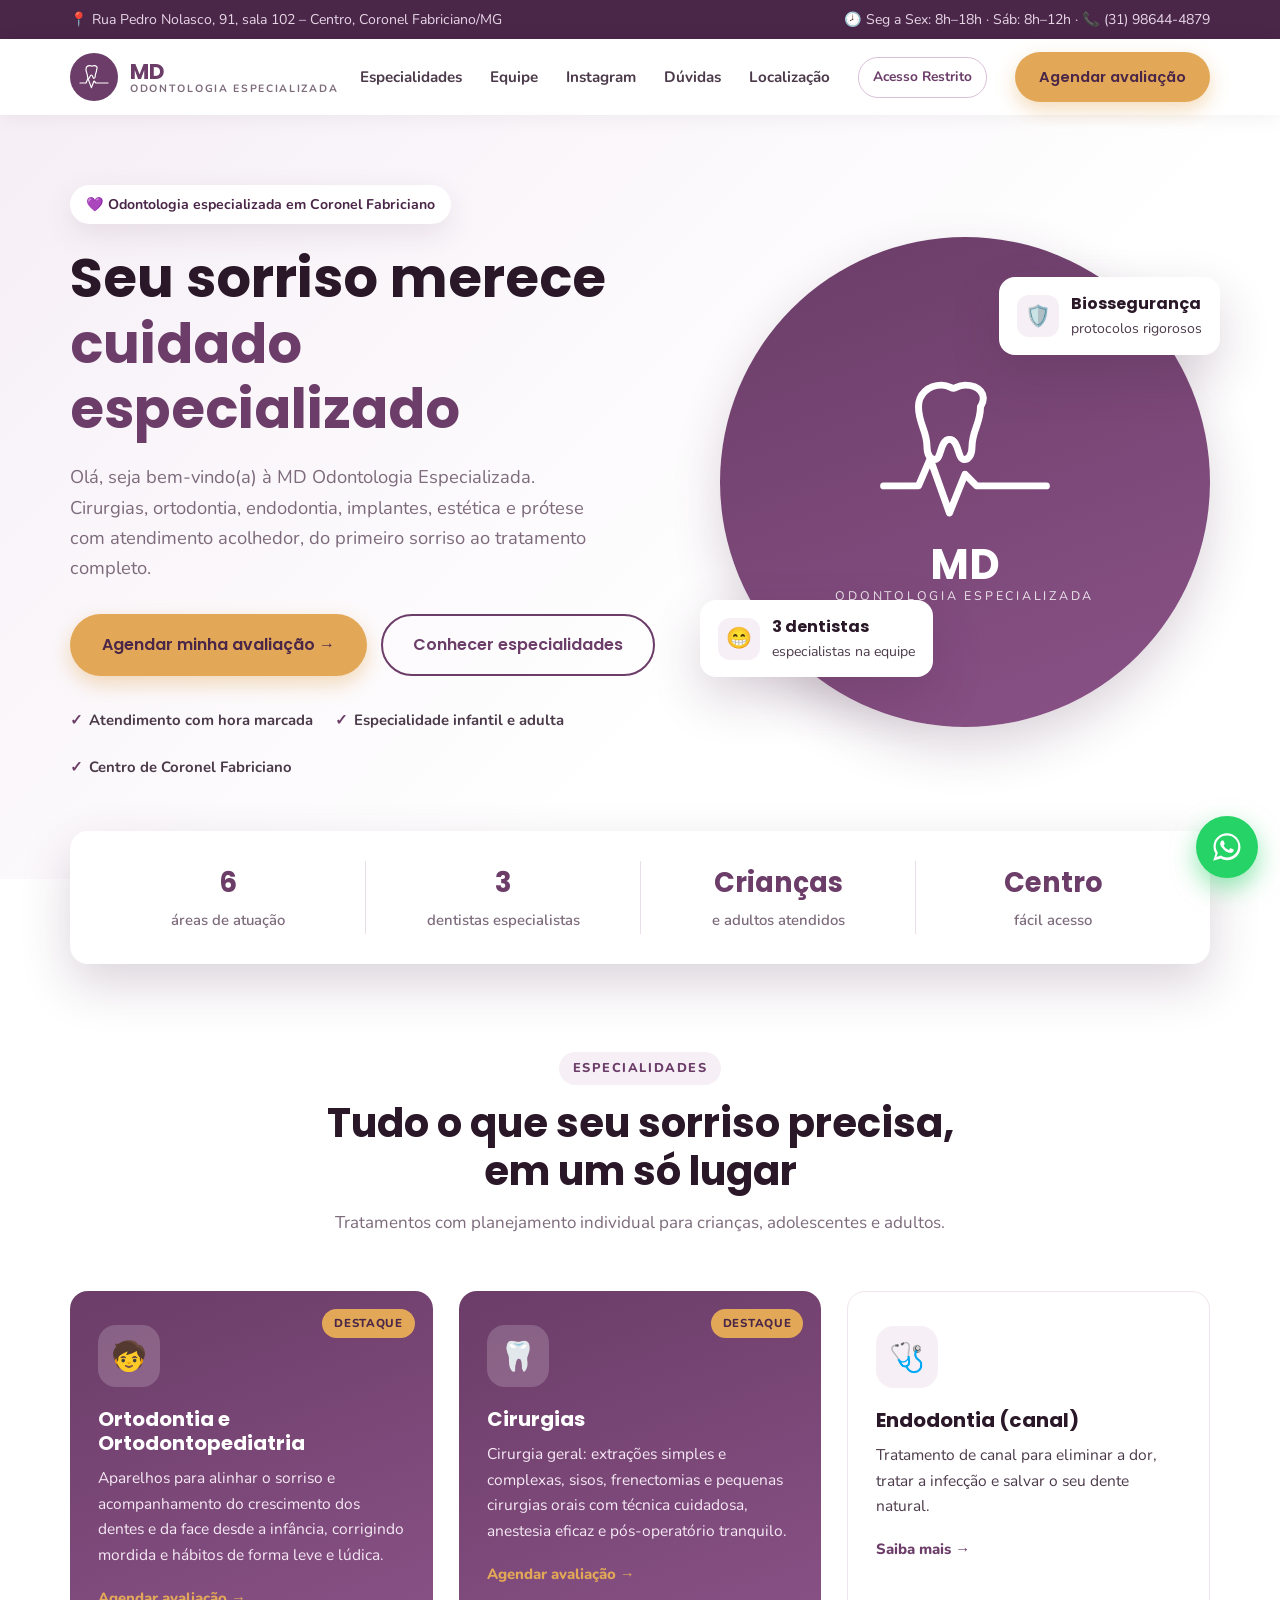
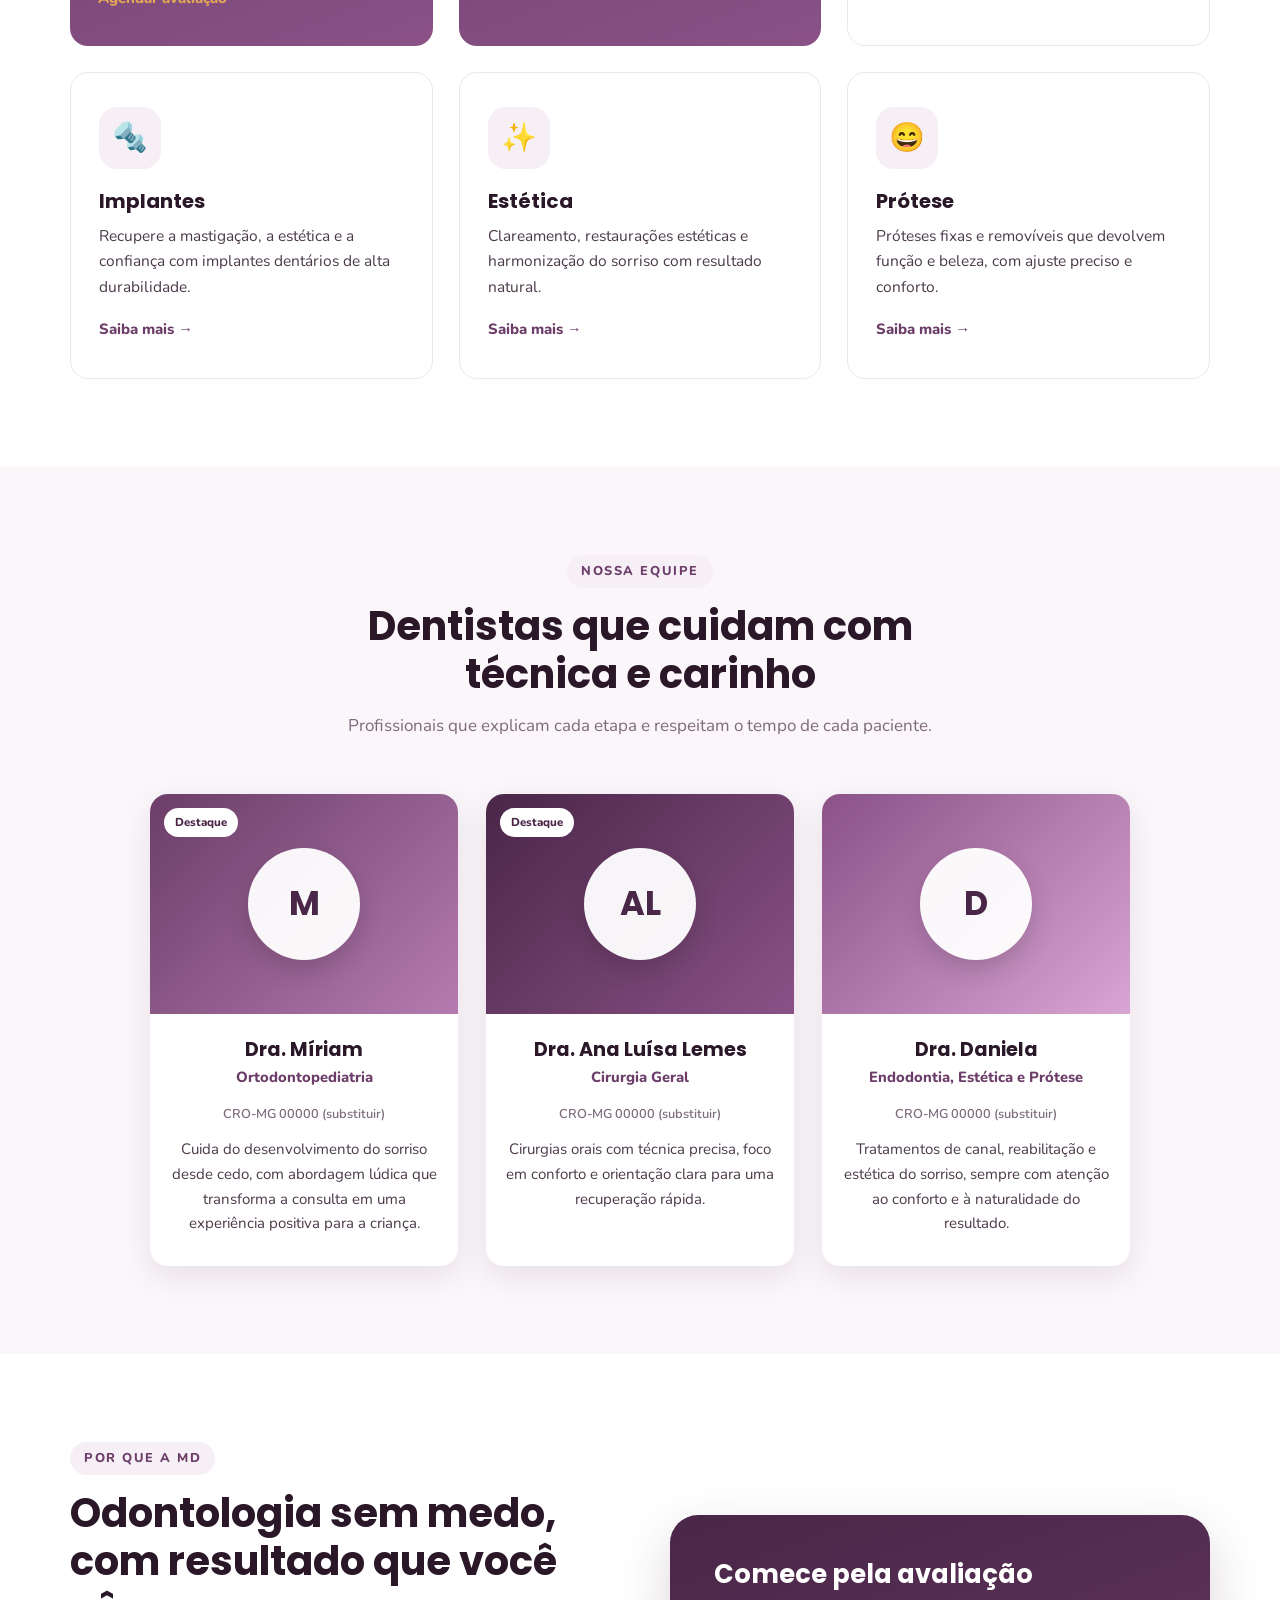
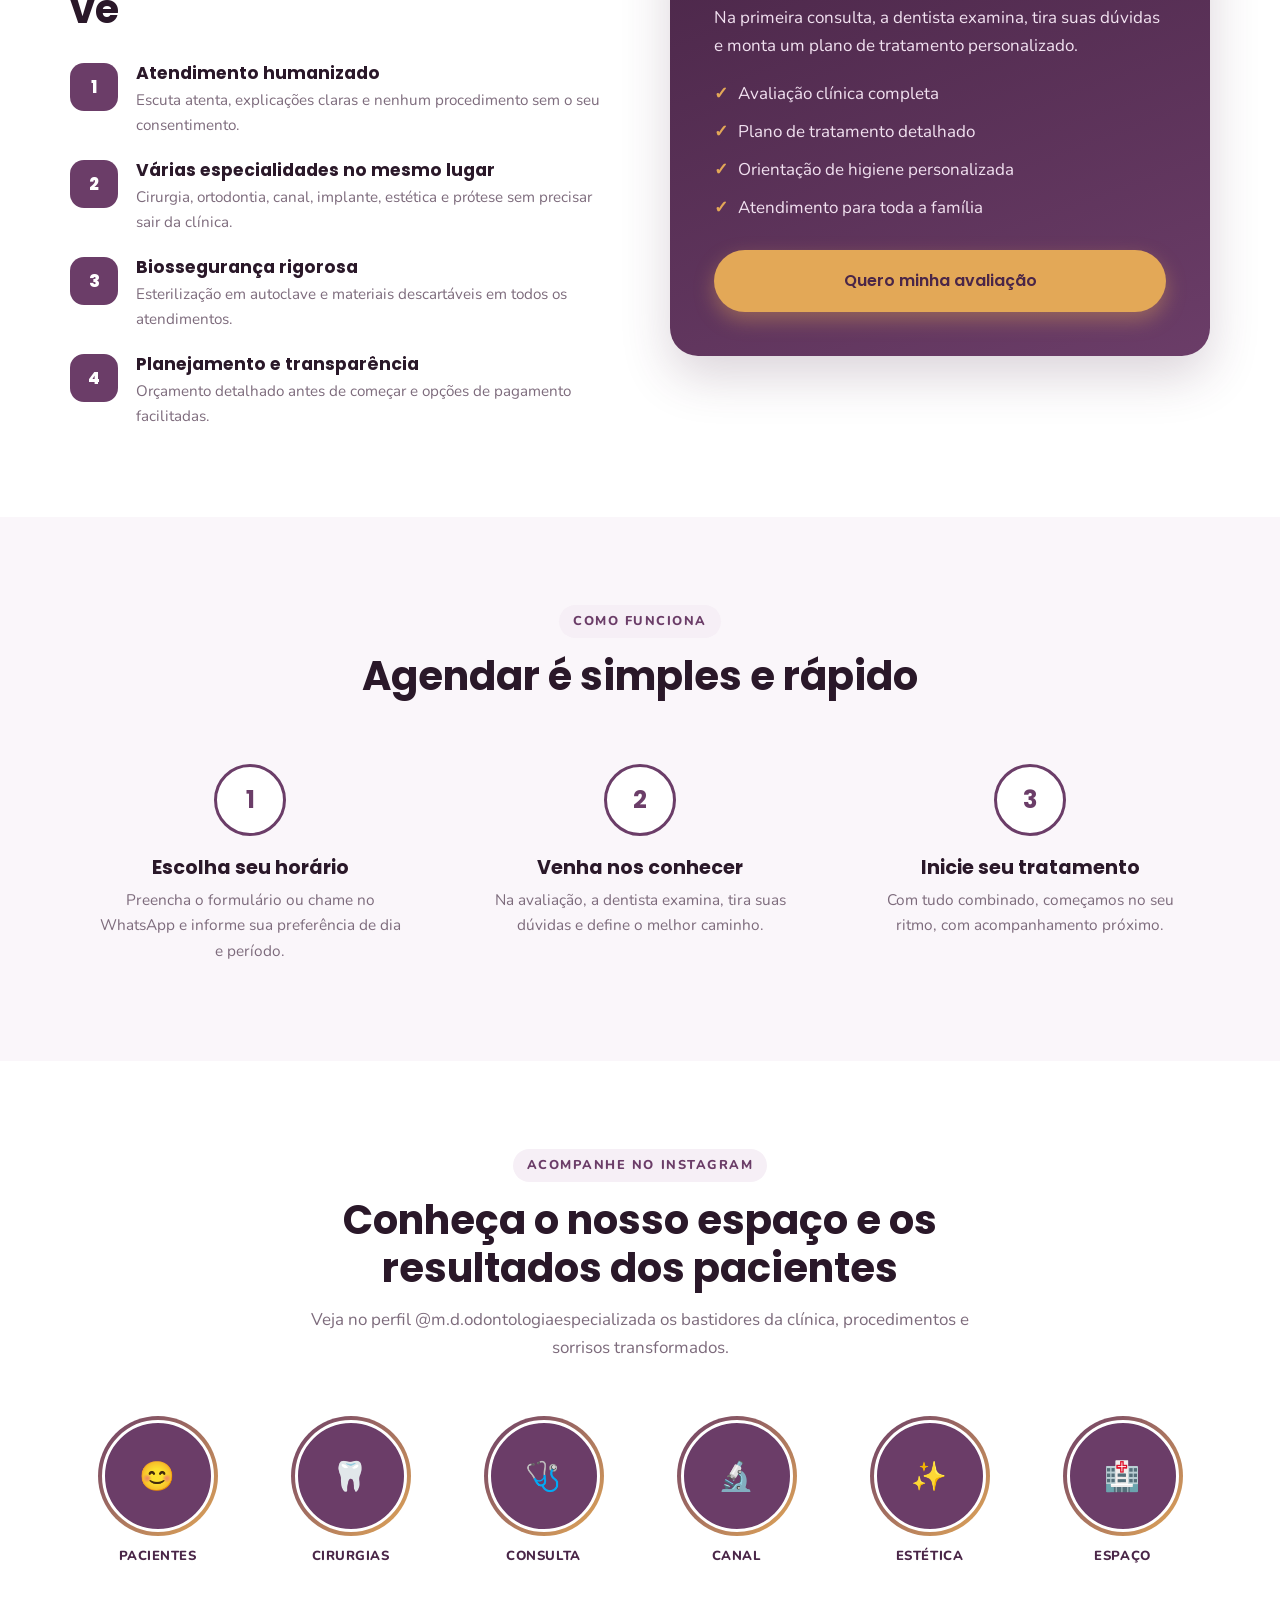
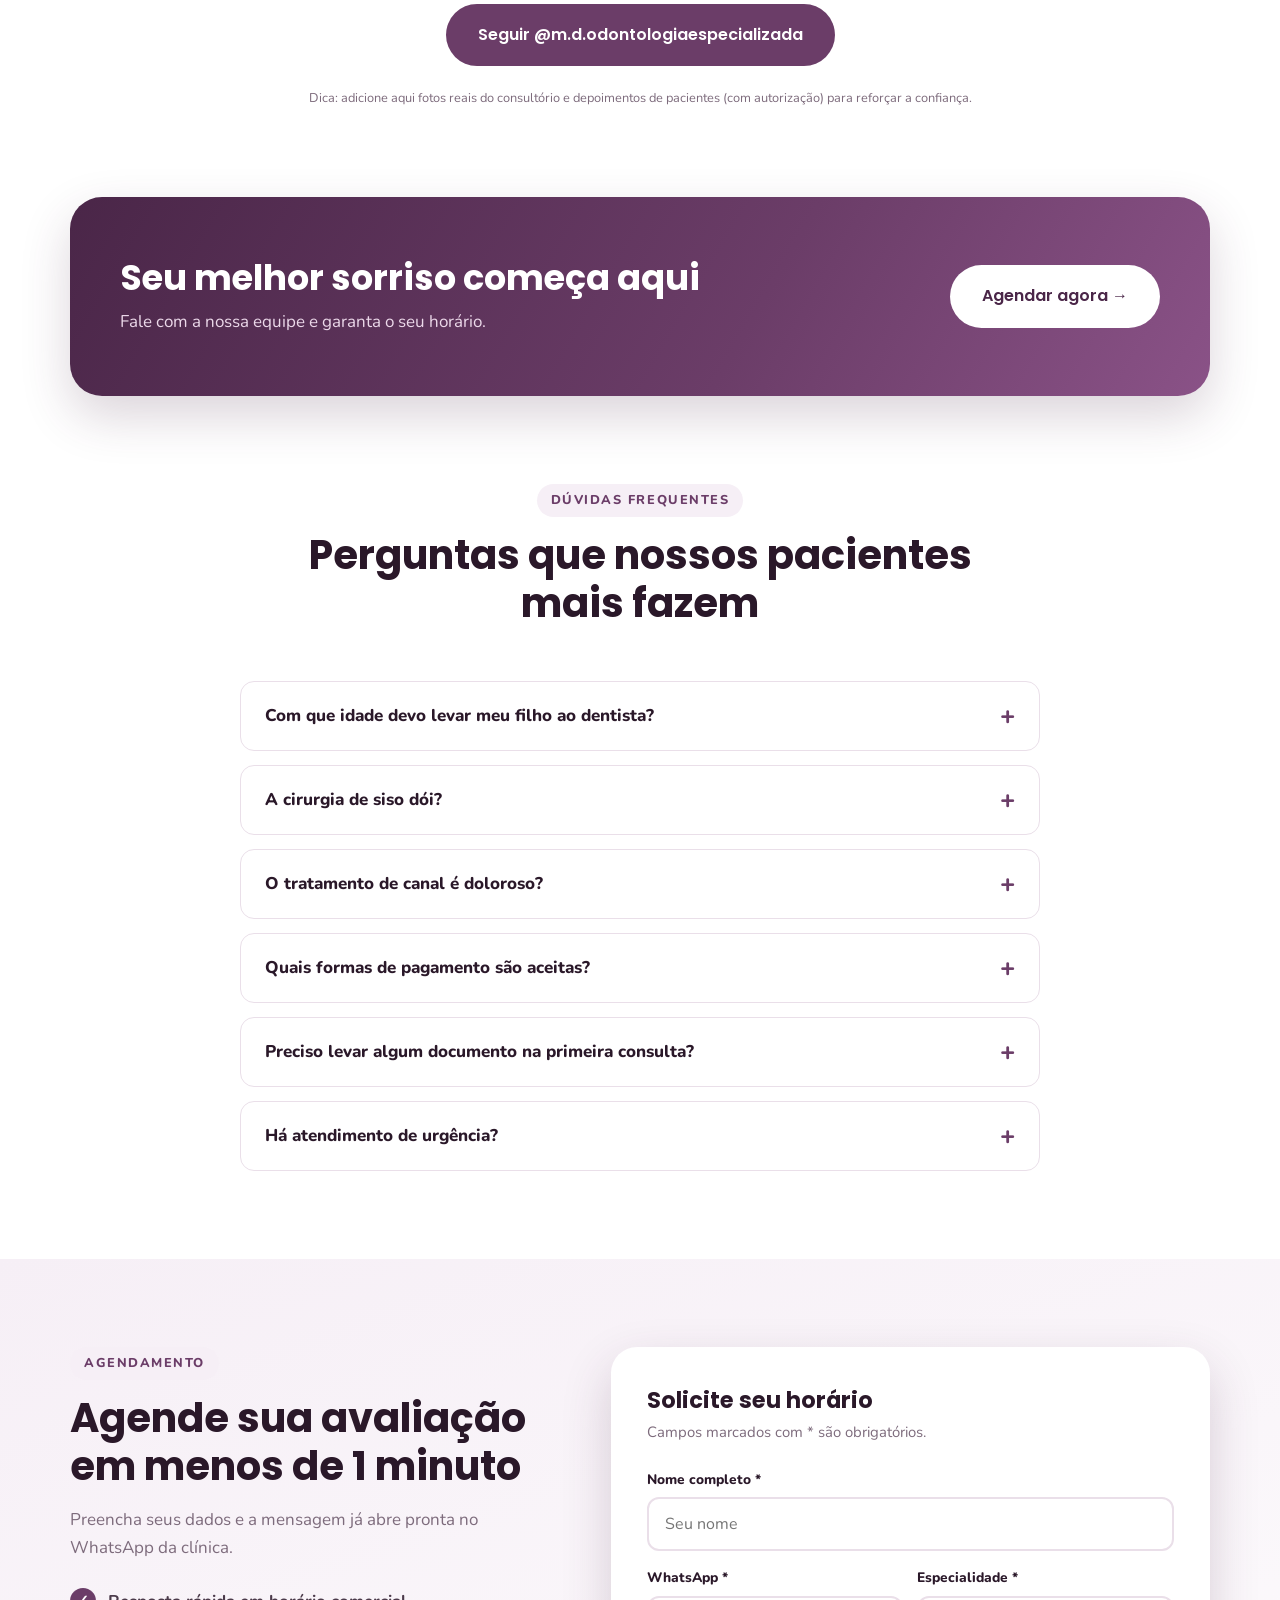
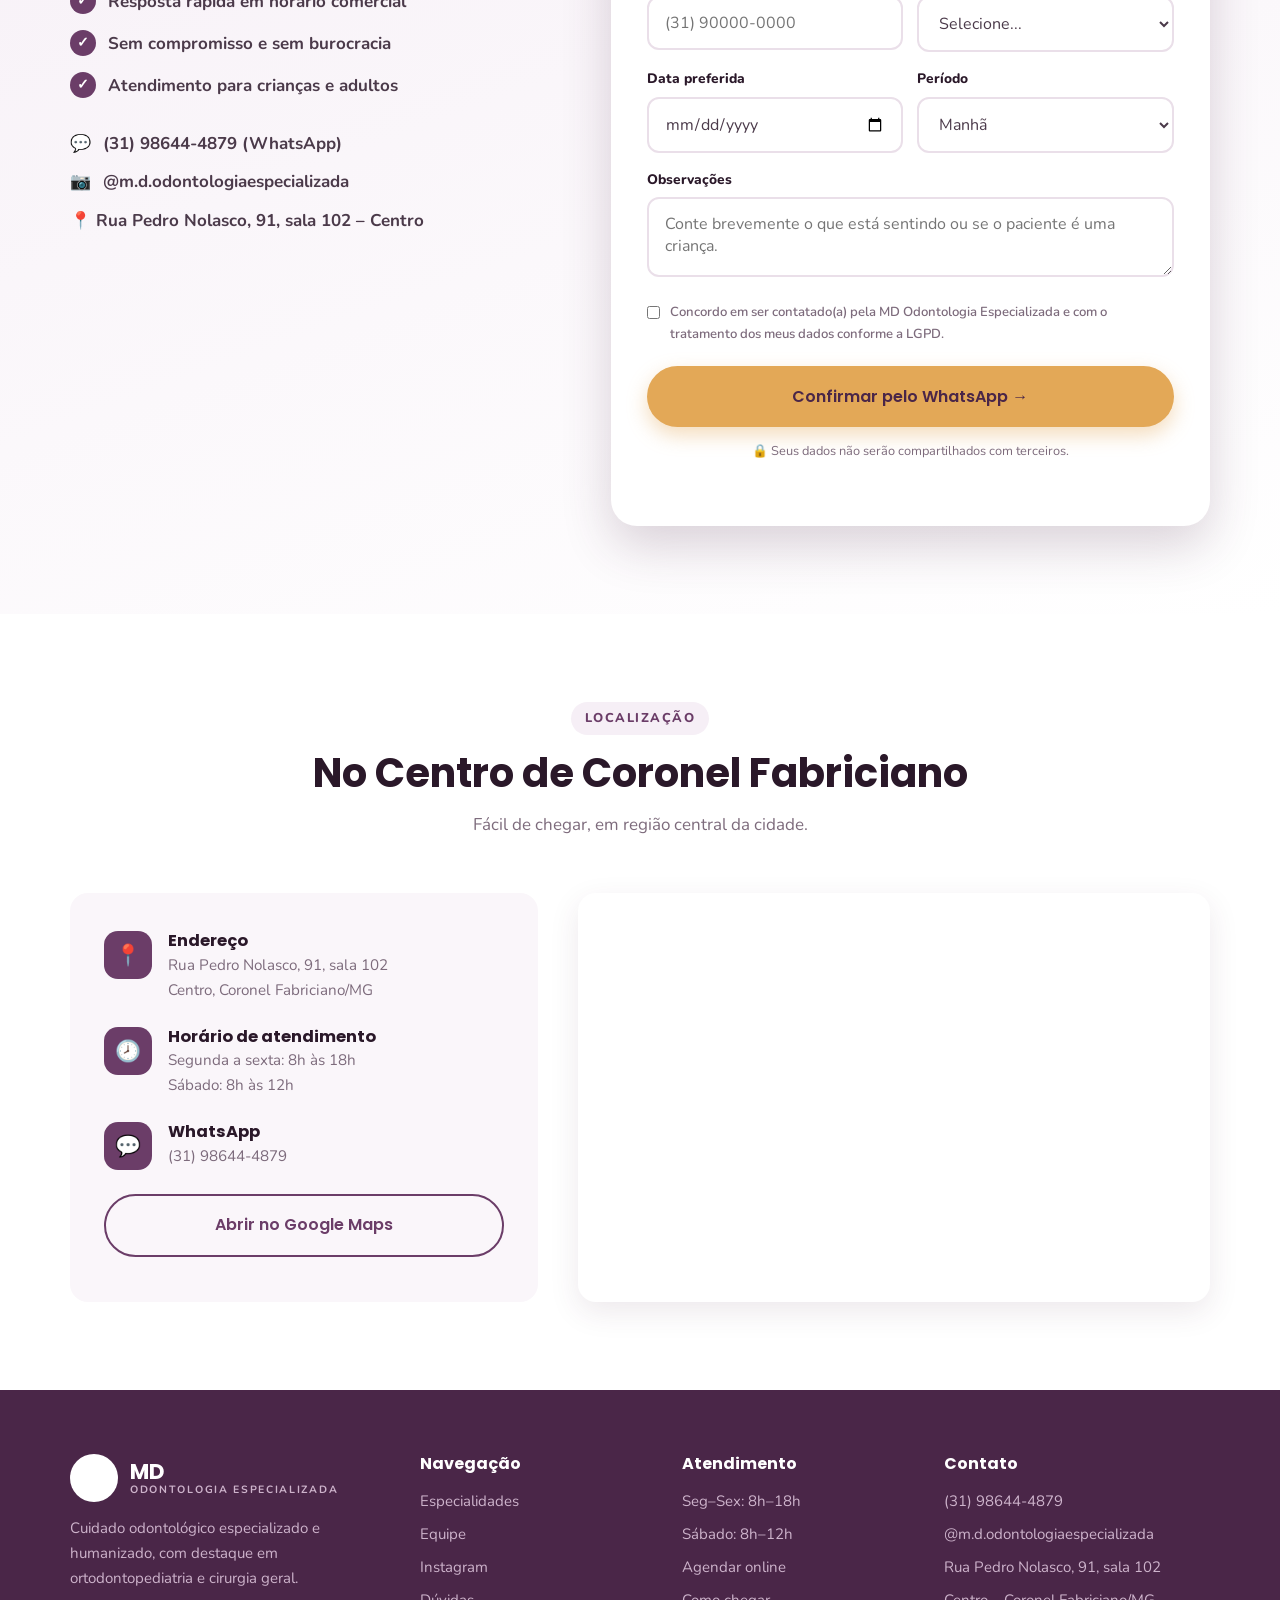
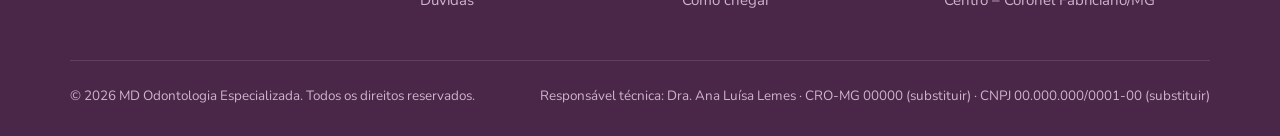
==== commit 618a862b: "Update index.html" ====
--- a/index.html
+++ b/index.html
@@ -34,6 +34,22 @@
   </script>
 
   <style>
+.login-link {
+  color: #6b3d68;
+  font-size: 0.86rem;
+  font-weight: 700;
+  border: 1px solid #d9bfd7;
+  border-radius: 20px;
+  padding: 8px 14px;
+  transition: 0.2s ease;
+  text-decoration: none;
+}
+
+.login-link:hover {
+  color: #ffffff;
+  background: #6b3d68;
+  border-color: #6b3d68;
+}
     :root {
       --primary: #6b3d68;
       --primary-dark: #4a2648;
@@ -314,6 +330,9 @@
         <a href="#instagram">Instagram</a>
         <a href="#faq">Dúvidas</a>
         <a href="#localizacao">Localização</a>
+	<a href="login.html" class="login-link">
+ 	 Acesso Restrito
+	</a>
         <a href="#agendar" class="btn btn-primary">Agendar avaliação</a>
       </nav>
     </div>
@@ -756,4 +775,4 @@
     });
   </script>
 </body>
-</html>+</html>
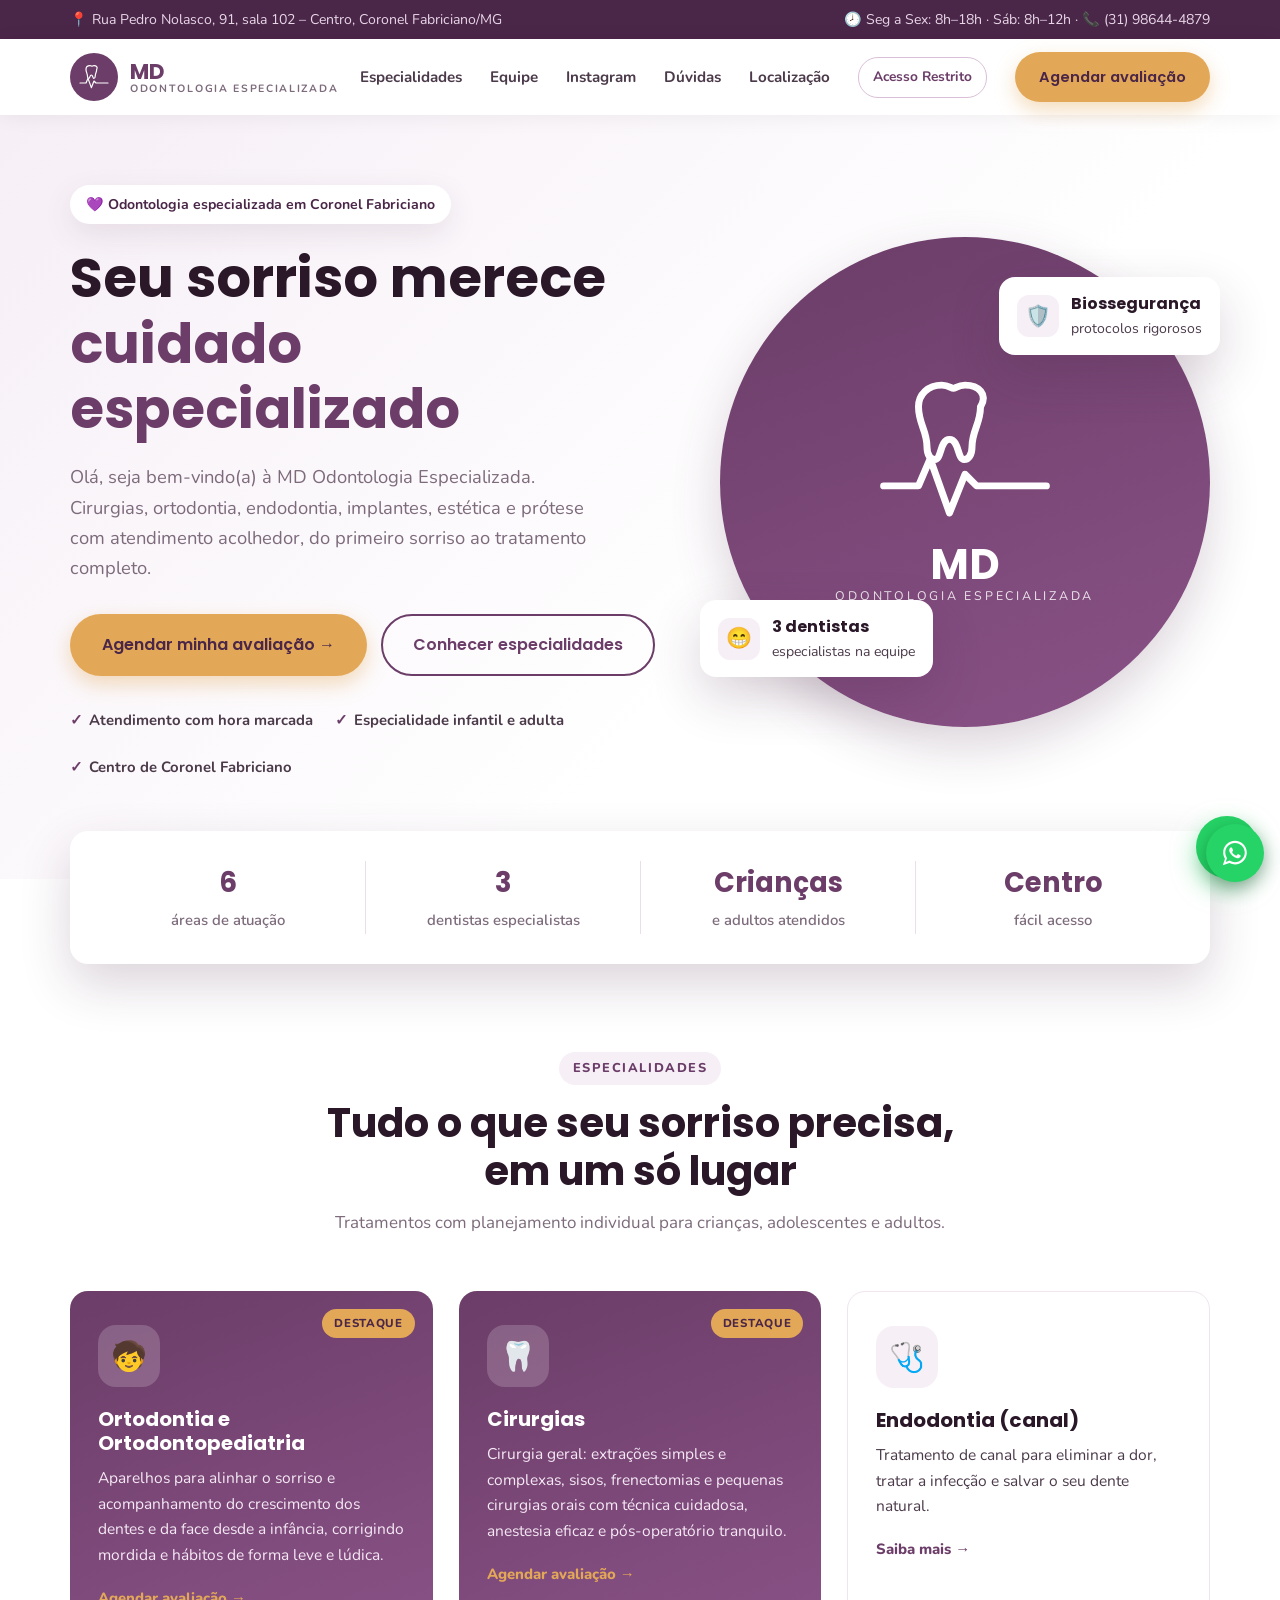
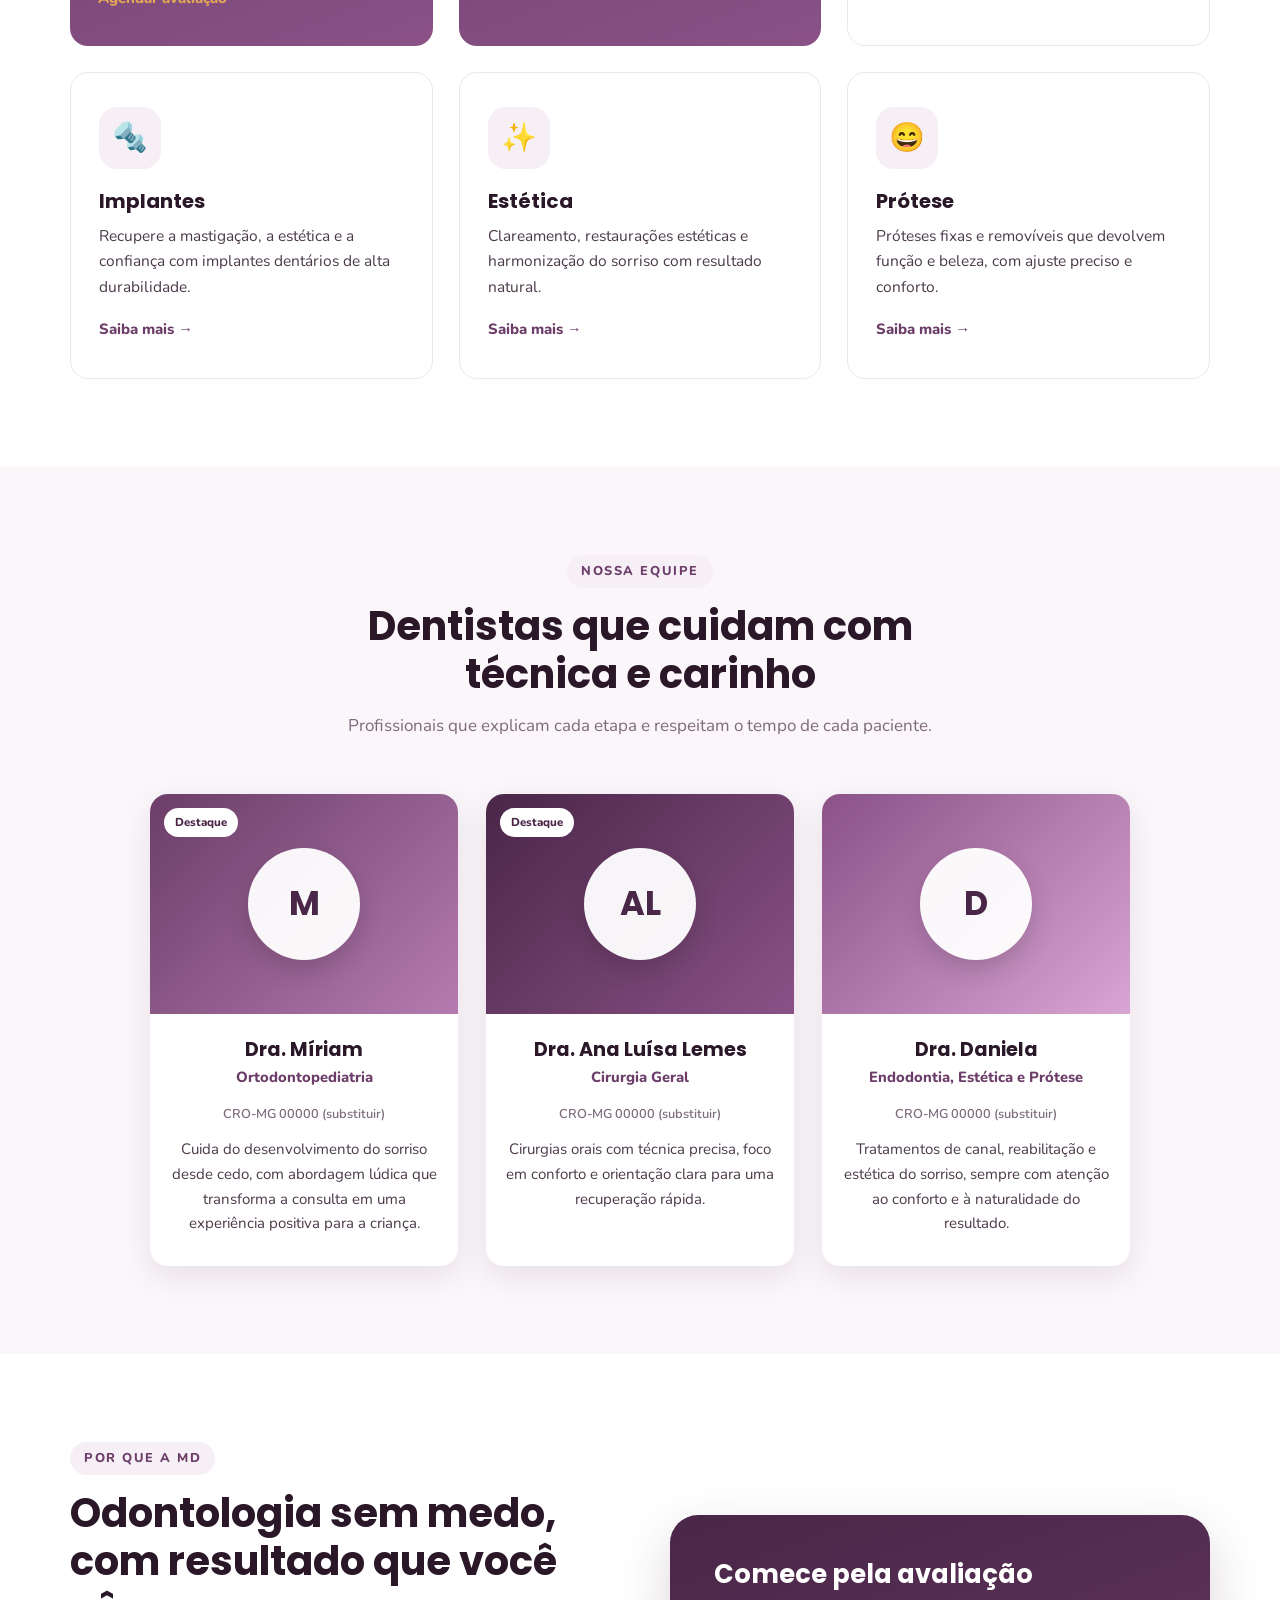
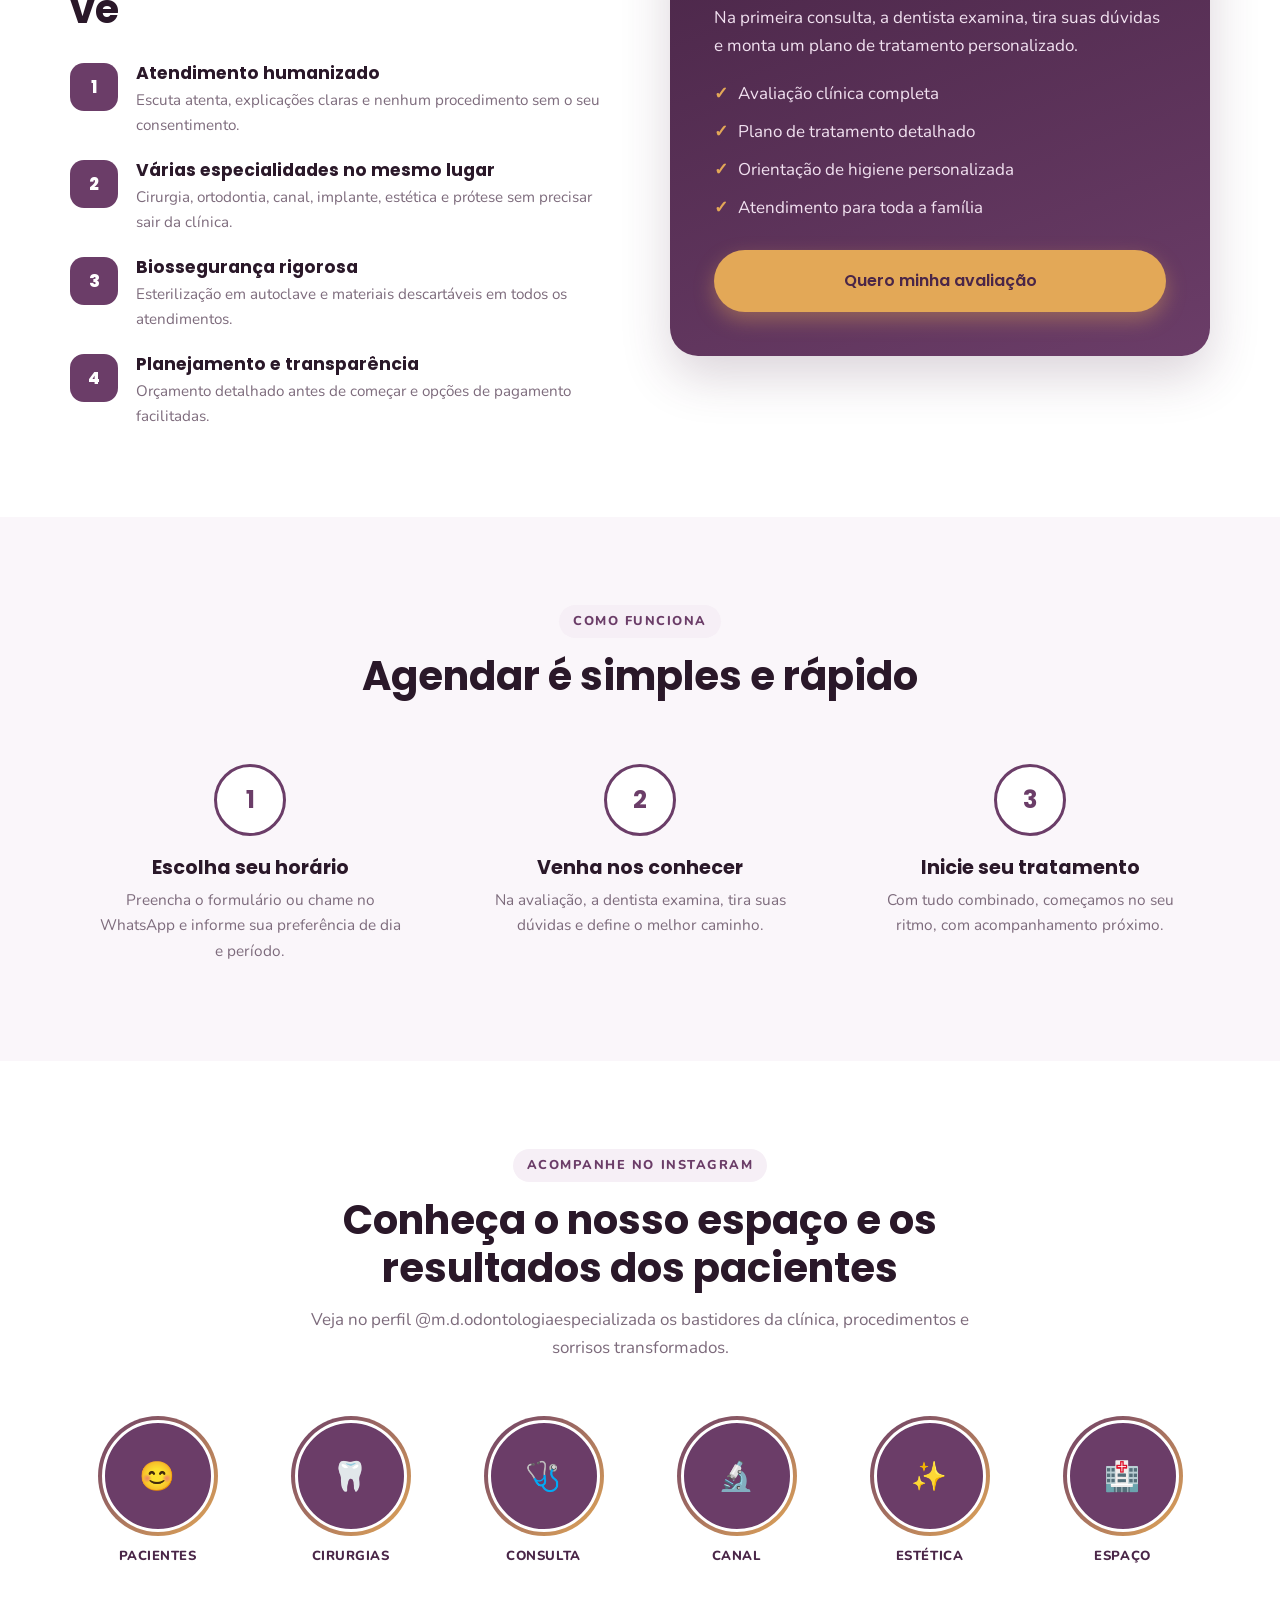
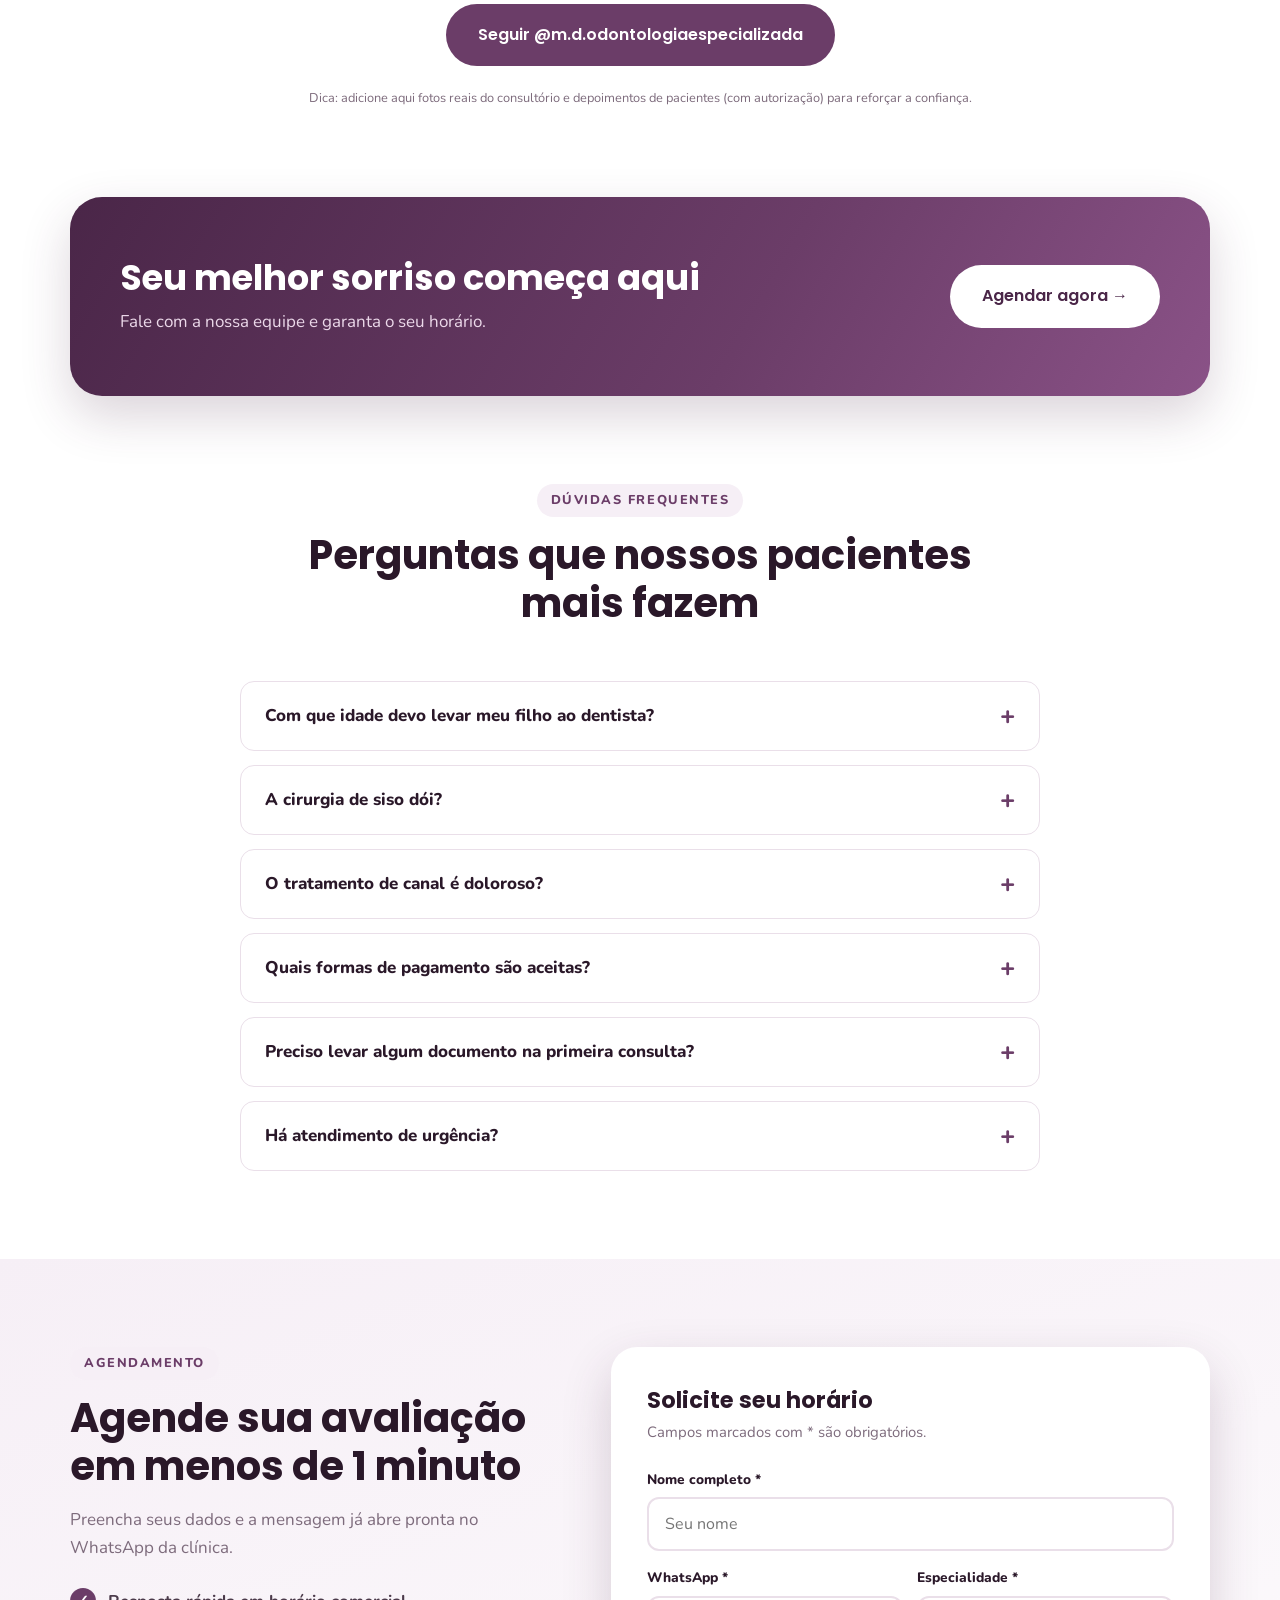
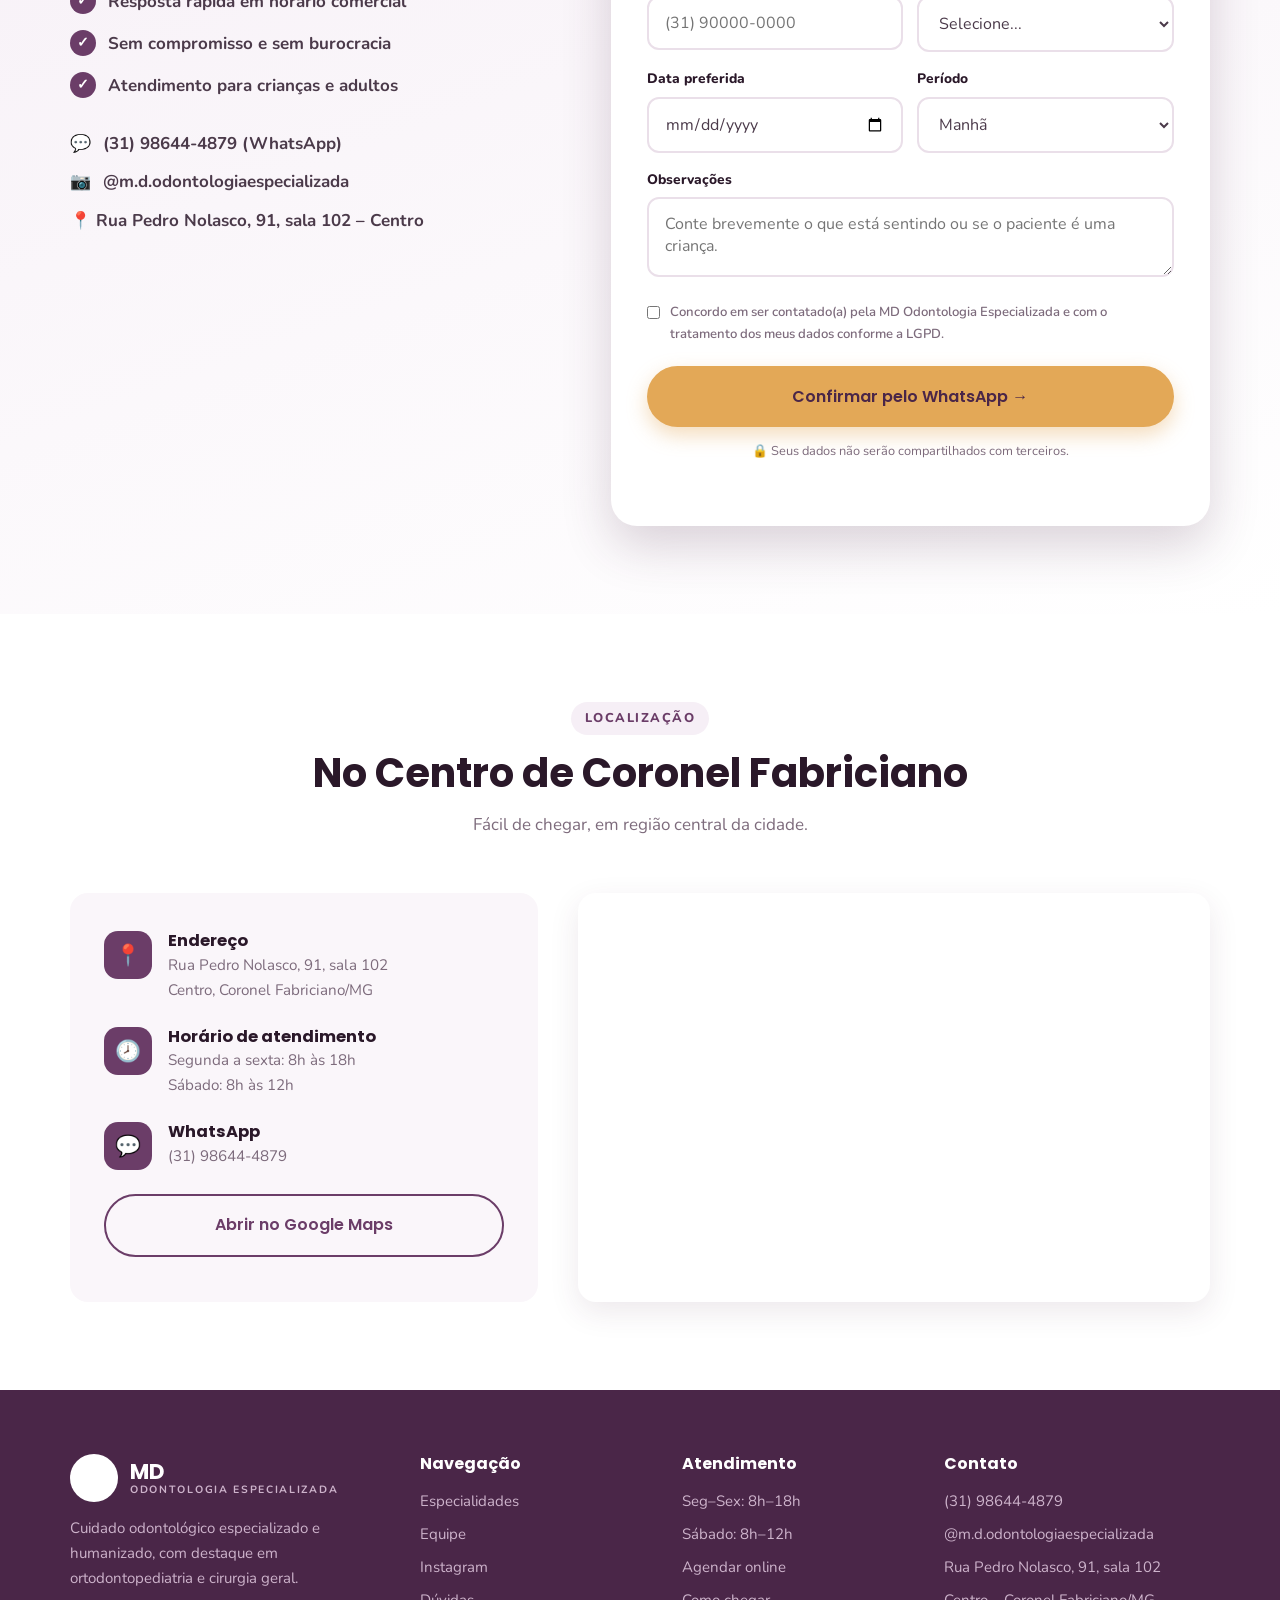
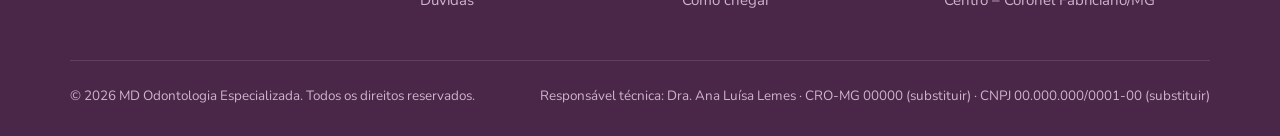
==== commit 41a5cf47: "Update index.html" ====
--- a/index.html
+++ b/index.html
@@ -774,5 +774,415 @@
       f.reset();
     });
   </script>
+	<!-- ===== MD ODONTOLOGIA: EFEITOS MOBILE (colar antes de </body>) ===== -->
+<style>
+  :root {
+    --md-plum: #4a1d56;
+    --md-plum-dark: #2e0f38;
+    --md-gold: #c9a227;
+    --md-gold-light: #e8cf7a;
+  }
+
+  html { scroll-behavior: smooth; }
+  section[id] { scroll-margin-top: 70px; }
+
+  /* Barra de progresso */
+  .md-progress {
+    position: fixed;
+    top: 0; left: 0;
+    width: 100%; height: 3px;
+    background: linear-gradient(90deg, var(--md-gold), var(--md-gold-light));
+    transform: scaleX(0);
+    transform-origin: left;
+    z-index: 9999;
+    pointer-events: none;
+  }
+
+  /* Aparecer ao rolar */
+  .md-js .md-reveal {
+    opacity: 0;
+    transform: translateY(26px);
+    transition: opacity .7s ease, transform .7s cubic-bezier(.2, .8, .2, 1);
+    transition-delay: var(--d, 0ms);
+  }
+  .md-js .md-reveal.md-in {
+    opacity: 1;
+    transform: none;
+  }
+
+  /* Efeito ao tocar nos cartões e botões */
+  a, button, [class*="card"] { -webkit-tap-highlight-color: transparent; }
+  [class*="card"] { transition: transform .2s ease, box-shadow .2s ease; }
+  [class*="card"]:active { transform: scale(.97); }
+
+  .md-ripple-host { position: relative; overflow: hidden; }
+  .md-ripple {
+    position: absolute;
+    border-radius: 50%;
+    background: rgba(201, 162, 39, .45);
+    transform: scale(0);
+    animation: md-ripple .6s ease-out forwards;
+    pointer-events: none;
+  }
+  @keyframes md-ripple { to { transform: scale(1); opacity: 0; } }
+
+  /* Brilho que acompanha o dedo */
+  .md-glow {
+    position: fixed;
+    top: 0; left: 0;
+    width: 110px; height: 110px;
+    margin: -55px 0 0 -55px;
+    border-radius: 50%;
+    background: radial-gradient(circle, rgba(232, 207, 122, .55), rgba(201, 162, 39, 0) 70%);
+    opacity: 0;
+    transition: opacity .35s ease;
+    pointer-events: none;
+    z-index: 9990;
+  }
+
+  /* Botão flutuante do WhatsApp */
+  .md-whats {
+    position: fixed;
+    right: 16px; bottom: 18px;
+    width: 58px; height: 58px;
+    border-radius: 50%;
+    background: #25d366;
+    display: flex; align-items: center; justify-content: center;
+    box-shadow: 0 6px 18px rgba(0, 0, 0, .3);
+    z-index: 9000;
+    animation: md-pulse 2.4s infinite;
+  }
+  .md-whats svg { width: 30px; height: 30px; fill: #fff; }
+  @keyframes md-pulse {
+    0%   { box-shadow: 0 6px 18px rgba(0,0,0,.3), 0 0 0 0 rgba(37, 211, 102, .55); }
+    70%  { box-shadow: 0 6px 18px rgba(0,0,0,.3), 0 0 0 18px rgba(37, 211, 102, 0); }
+    100% { box-shadow: 0 6px 18px rgba(0,0,0,.3), 0 0 0 0 rgba(37, 211, 102, 0); }
+  }
+
+  /* Botão do menu (só no celular) */
+  .md-menu-btn, .md-overlay { display: none; }
+
+  @media (max-width: 820px) {
+    /* Se quiser esconder o menu antigo no celular, tire os comentários:
+    header nav, nav.menu, .navbar { display: none !important; }
+    */
+
+    .md-menu-btn {
+      display: flex;
+      flex-direction: column;
+      align-items: center; justify-content: center;
+      gap: 5px;
+      position: fixed;
+      top: 14px; right: 14px;
+      width: 50px; height: 50px;
+      padding: 0;
+      border-radius: 50%;
+      border: 1.5px solid var(--md-gold);
+      background: rgba(74, 29, 86, .92);
+      -webkit-backdrop-filter: blur(8px);
+      backdrop-filter: blur(8px);
+      box-shadow: 0 4px 14px rgba(0, 0, 0, .3);
+      z-index: 10001;
+      cursor: pointer;
+    }
+    .md-menu-btn span {
+      display: block;
+      width: 22px; height: 2px;
+      background: var(--md-gold-light);
+      border-radius: 2px;
+      transition: transform .35s ease, opacity .25s ease;
+    }
+    .md-open .md-menu-btn span:nth-child(1) { transform: translateY(7px) rotate(45deg); }
+    .md-open .md-menu-btn span:nth-child(2) { opacity: 0; }
+    .md-open .md-menu-btn span:nth-child(3) { transform: translateY(-7px) rotate(-45deg); }
+
+    .md-overlay {
+      display: flex;
+      flex-direction: column;
+      justify-content: center;
+      position: fixed;
+      inset: 0;
+      padding: 90px 32px 40px;
+      background:
+        radial-gradient(circle at 20% 10%, rgba(201,162,39,.18), transparent 45%),
+        linear-gradient(160deg, var(--md-plum), var(--md-plum-dark));
+      clip-path: circle(0 at calc(100% - 39px) 39px);
+      transition: clip-path .7s cubic-bezier(.7, 0, .2, 1);
+      visibility: hidden;
+      z-index: 10000;
+      overflow-y: auto;
+    }
+    .md-open .md-overlay {
+      clip-path: circle(150% at calc(100% - 39px) 39px);
+      visibility: visible;
+    }
+
+    .md-brand {
+      color: var(--md-gold-light);
+      font-size: 13px;
+      letter-spacing: 3px;
+      text-transform: uppercase;
+      margin-bottom: 18px;
+    }
+
+    .md-links a {
+      display: block;
+      padding: 13px 0;
+      color: #fff;
+      font-size: 26px;
+      font-weight: 600;
+      text-decoration: none;
+      border-bottom: 1px solid rgba(232, 207, 122, .2);
+      opacity: 0;
+      transform: translateX(-24px);
+      transition: opacity .5s ease, transform .5s ease, color .2s ease, padding-left .2s ease;
+      transition-delay: calc(var(--i) * 70ms + 250ms);
+    }
+    .md-open .md-links a { opacity: 1; transform: none; }
+    .md-links a.md-active { color: var(--md-gold-light); padding-left: 12px; }
+    .md-links a:active { color: var(--md-gold-light); padding-left: 12px; }
+
+    .md-extra {
+      margin-top: 28px;
+      display: flex; flex-direction: column; gap: 12px;
+      opacity: 0;
+      transition: opacity .6s ease .7s;
+    }
+    .md-open .md-extra { opacity: 1; }
+
+    .md-extra a.md-cta {
+      text-align: center;
+      padding: 14px;
+      border-radius: 30px;
+      background: linear-gradient(90deg, var(--md-gold), var(--md-gold-light));
+      color: var(--md-plum-dark);
+      font-weight: 700;
+      text-decoration: none;
+    }
+    .md-extra a.md-ghost {
+      text-align: center;
+      padding: 12px;
+      border-radius: 30px;
+      border: 1px solid var(--md-gold);
+      color: var(--md-gold-light);
+      text-decoration: none;
+    }
+    .md-extra a.md-staff {
+      text-align: center;
+      font-size: 12px;
+      color: rgba(255, 255, 255, .45);
+      text-decoration: none;
+      margin-top: 6px;
+    }
+  }
+
+  @media (prefers-reduced-motion: reduce) {
+    html { scroll-behavior: auto; }
+    .md-js .md-reveal { transition: none; opacity: 1; transform: none; }
+    .md-whats { animation: none; }
+  }
+</style>
+
+<script>
+(function () {
+  /* ===== AJUSTE AQUI SE PRECISAR ===== */
+  var CONFIG = {
+    whatsapp: "5531986444879",
+    mensagem: "Olá! Gostaria de agendar uma avaliação.",
+    instagram: "https://www.instagram.com/m.d.odontologiaespecializada/",
+    login: "login.html",
+    nome: "MD Odontologia"
+  };
+
+  var root = document.documentElement;
+  root.classList.add("md-js");
+
+  /* ---------- Barra de progresso ---------- */
+  var bar = document.createElement("div");
+  bar.className = "md-progress";
+  document.body.appendChild(bar);
+
+  function updateProgress() {
+    var max = document.documentElement.scrollHeight - window.innerHeight;
+    var ratio = max > 0 ? window.scrollY / max : 0;
+    bar.style.transform = "scaleX(" + Math.min(1, Math.max(0, ratio)) + ")";
+  }
+  window.addEventListener("scroll", updateProgress, { passive: true });
+  updateProgress();
+
+  /* ---------- Botão flutuante do WhatsApp ---------- */
+  var whats = document.createElement("a");
+  whats.className = "md-whats";
+  whats.href = "https://wa.me/" + CONFIG.whatsapp + "?text=" + encodeURIComponent(CONFIG.mensagem);
+  whats.target = "_blank";
+  whats.rel = "noopener";
+  whats.setAttribute("aria-label", "Falar pelo WhatsApp");
+  whats.innerHTML =
+    '<svg viewBox="0 0 32 32" aria-hidden="true"><path d="M16 3C9 3 3.4 8.6 3.4 15.5c0 2.4.7 4.7 1.9 6.6L3 29l7.1-2.3c1.8 1 3.8 1.5 5.9 1.5 7 0 12.6-5.6 12.6-12.5S23 3 16 3zm0 22.8c-1.9 0-3.7-.5-5.3-1.5l-.4-.2-4.2 1.4 1.4-4.1-.3-.4a10.2 10.2 0 0 1-1.6-5.5C5.6 9.9 10.3 5.3 16 5.3s10.4 4.6 10.4 10.2S21.700 25.800 16 25.800zm5.700-7.600c-.3-.2-1.800-.9-2.100-1-.3-.1-.5-.2-.7.200-.2.300-.8 1-1 1.200-.2.200-.4.200-.7.100-.3-.2-1.300-.5-2.500-1.500-.9-.8-1.500-1.800-1.700-2.100-.2-.3 0-.5.100-.6l.5-.5c.1-.2.200-.3.300-.5.100-.2.100-.4 0-.5-.1-.2-.7-1.700-1-2.300-.3-.6-.5-.5-.7-.5h-.6c-.2 0-.5.100-.8.400-.3.300-1 1-1 2.500s1.100 2.900 1.200 3.100c.2.200 2.100 3.300 5.200 4.500 3.100 1.200 3.100.8 3.600.8.600-.1 1.800-.7 2-1.400.3-.7.300-1.300.2-1.400-.1-.1-.3-.2-.6-.4z"/></svg>';
+  document.body.appendChild(whats);
+
+  /* ---------- Menu em tela cheia (montado a partir das seções) ---------- */
+  var sections = Array.prototype.slice.call(
+    document.querySelectorAll("main section, body > section, section")
+  ).filter(function (s, i, arr) {
+    return arr.indexOf(s) === i && !s.querySelector("h1");
+  });
+
+  var items = [];
+  sections.forEach(function (section, index) {
+    var custom = section.getAttribute("data-menu");
+    var heading = section.querySelector("h2, h3");
+    var label = custom || (heading ? heading.textContent.trim() : "");
+    if (!label) return;
+    if (label.length > 26) label = label.slice(0, 24) + "…";
+
+    if (!section.id) section.id = "md-secao-" + (index + 1);
+    items.push({ id: section.id, label: label, el: section });
+  });
+
+  var button = document.createElement("button");
+  button.className = "md-menu-btn";
+  button.type = "button";
+  button.setAttribute("aria-label", "Abrir menu");
+  button.innerHTML = "<span></span><span></span><span></span>";
+
+  var overlay = document.createElement("nav");
+  overlay.className = "md-overlay";
+  overlay.setAttribute("aria-label", "Menu principal");
+
+  var brand = document.createElement("div");
+  brand.className = "md-brand";
+  brand.textContent = CONFIG.nome;
+  overlay.appendChild(brand);
+
+  var links = document.createElement("div");
+  links.className = "md-links";
+
+  var home = document.createElement("a");
+  home.href = "#";
+  home.textContent = "Início";
+  home.style.setProperty("--i", 0);
+  home.addEventListener("click", function (e) {
+    e.preventDefault();
+    closeMenu();
+    window.scrollTo({ top: 0, behavior: "smooth" });
+  });
+  links.appendChild(home);
+
+  var linkMap = {};
+  items.forEach(function (item, i) {
+    var a = document.createElement("a");
+    a.href = "#" + item.id;
+    a.textContent = item.label;
+    a.style.setProperty("--i", i + 1);
+    a.addEventListener("click", closeMenu);
+    links.appendChild(a);
+    linkMap[item.id] = a;
+  });
+  overlay.appendChild(links);
+
+  var extra = document.createElement("div");
+  extra.className = "md-extra";
+  extra.innerHTML =
+    '<a class="md-cta" target="_blank" rel="noopener" href="' + whats.href + '">Agendar pelo WhatsApp</a>' +
+    '<a class="md-ghost" target="_blank" rel="noopener" href="' + CONFIG.instagram + '">Ver no Instagram</a>' +
+    '<a class="md-staff" href="' + CONFIG.login + '">Acesso colaboradores</a>';
+  overlay.appendChild(extra);
+
+  document.body.appendChild(overlay);
+  document.body.appendChild(button);
+
+  function openMenu() {
+    root.classList.add("md-open");
+    document.body.style.overflow = "hidden";
+    button.setAttribute("aria-label", "Fechar menu");
+  }
+  function closeMenu() {
+    root.classList.remove("md-open");
+    document.body.style.overflow = "";
+    button.setAttribute("aria-label", "Abrir menu");
+  }
+  button.addEventListener("click", function () {
+    root.classList.contains("md-open") ? closeMenu() : openMenu();
+  });
+  document.addEventListener("keydown", function (e) {
+    if (e.key === "Escape") closeMenu();
+  });
+
+  /* Destaque da seção atual no menu */
+  if ("IntersectionObserver" in window && items.length) {
+    var spy = new IntersectionObserver(function (entries) {
+      entries.forEach(function (entry) {
+        if (!entry.isIntersecting) return;
+        Object.keys(linkMap).forEach(function (id) {
+          linkMap[id].classList.toggle("md-active", id === entry.target.id);
+        });
+      });
+    }, { rootMargin: "-45% 0px -50% 0px" });
+    items.forEach(function (item) { spy.observe(item.el); });
+  }
+
+  /* ---------- Aparecer ao rolar ---------- */
+  var revealTargets = document.querySelectorAll(
+    "section h1, section h2, section h3, section p, section img, " +
+    "section li, section article, section [class*='card']"
+  );
+
+  if ("IntersectionObserver" in window) {
+    var revealer = new IntersectionObserver(function (entries) {
+      entries.forEach(function (entry) {
+        if (entry.isIntersecting) {
+          entry.target.classList.add("md-in");
+          revealer.unobserve(entry.target);
+        }
+      });
+    }, { threshold: 0.12 });
+
+    Array.prototype.forEach.call(revealTargets, function (el) {
+      var siblings = el.parentElement ? Array.prototype.indexOf.call(el.parentElement.children, el) : 0;
+      el.style.setProperty("--d", (siblings % 6) * 80 + "ms");
+      el.classList.add("md-reveal");
+      revealer.observe(el);
+    });
+  } else {
+    root.classList.remove("md-js");
+  }
+
+  /* ---------- Onda ao tocar + brilho que segue o dedo ---------- */
+  var glow = document.createElement("div");
+  glow.className = "md-glow";
+  document.body.appendChild(glow);
+
+  function moveGlow(e) {
+    if (e.pointerType !== "touch") return;
+    glow.style.transform = "translate(" + e.clientX + "px," + e.clientY + "px)";
+    glow.style.opacity = "1";
+  }
+  function hideGlow() { glow.style.opacity = "0"; }
+
+  document.addEventListener("pointerdown", function (e) {
+    moveGlow(e);
+
+    var host = e.target.closest("a, button, [class*='card']");
+    if (!host || host.classList.contains("md-menu-btn")) return;
+
+    host.classList.add("md-ripple-host");
+    var rect = host.getBoundingClientRect();
+    var size = Math.max(rect.width, rect.height) * 2;
+
+    var ripple = document.createElement("span");
+    ripple.className = "md-ripple";
+    ripple.style.width = ripple.style.height = size + "px";
+    ripple.style.left = e.clientX - rect.left - size / 2 + "px";
+    ripple.style.top = e.clientY - rect.top - size / 2 + "px";
+    host.appendChild(ripple);
+    setTimeout(function () { ripple.remove(); }, 650);
+  });
+  document.addEventListener("pointermove", moveGlow);
+  document.addEventListener("pointerup", hideGlow);
+  document.addEventListener("pointercancel", hideGlow);
+})();
+</script>
+<!-- ===== FIM DOS EFEITOS MOBILE ===== -->
 </body>
 </html>
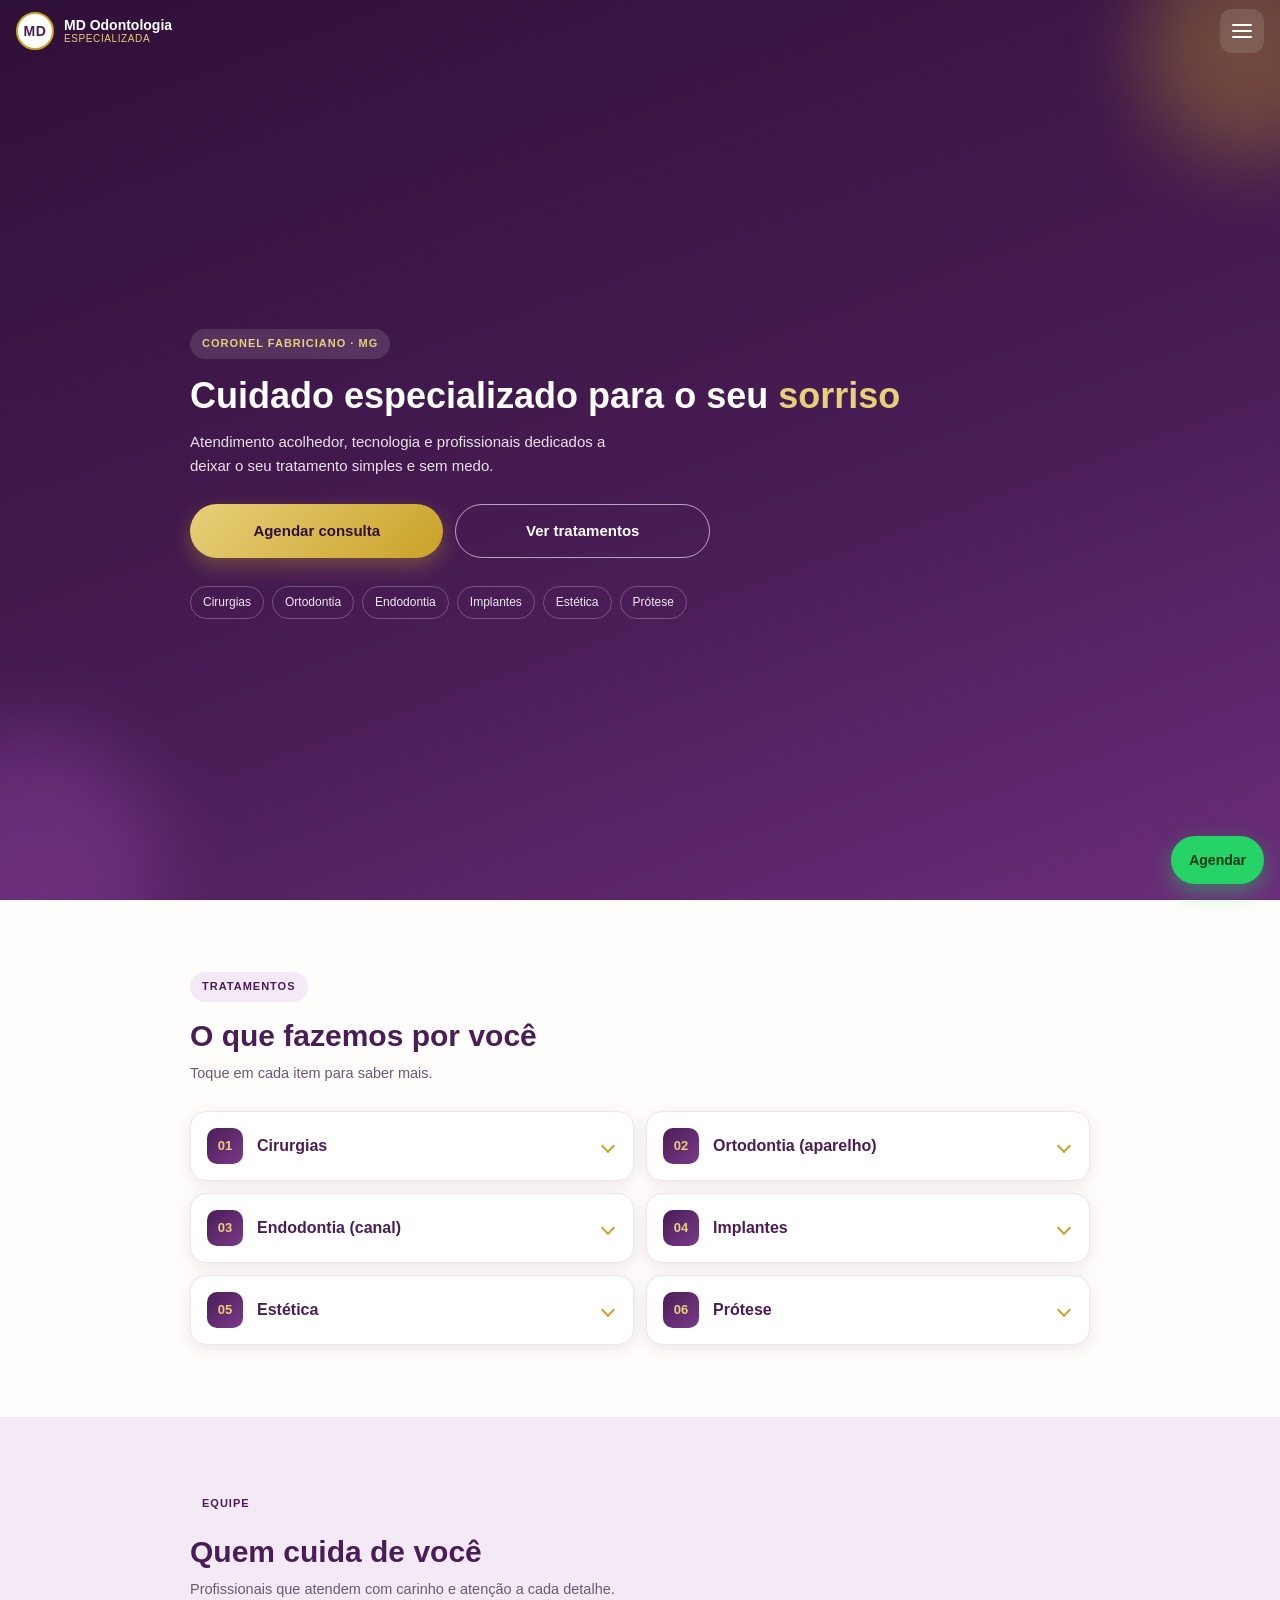
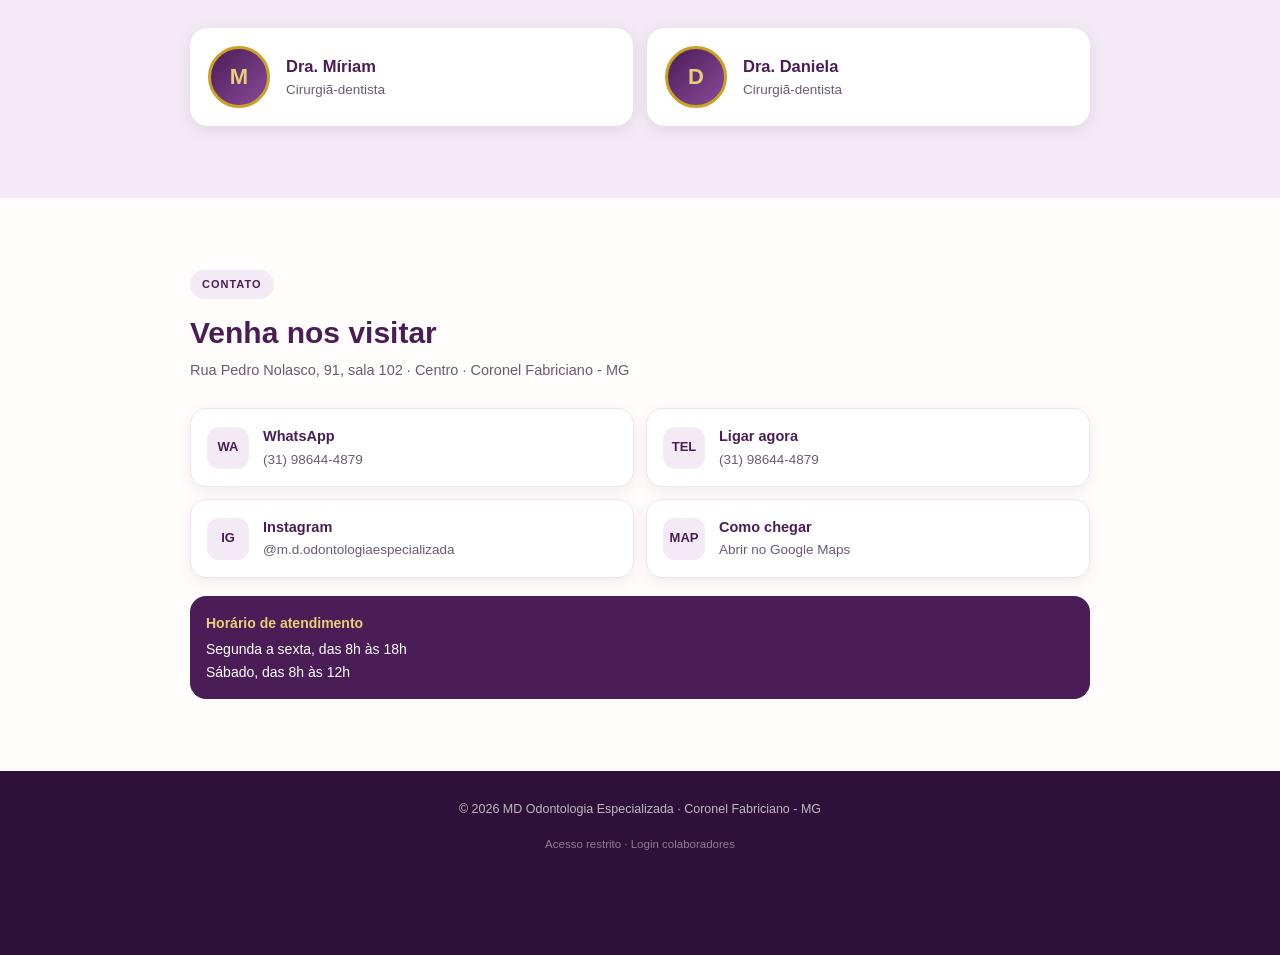
==== commit a38befa7: "Update index.html" ====
--- a/index.html
+++ b/index.html
@@ -3,1186 +3,839 @@
 <head>
   <meta charset="UTF-8">
   <meta name="viewport" content="width=device-width, initial-scale=1.0">
+  <meta name="theme-color" content="#2f1038">
   <title>MD Odontologia Especializada | Coronel Fabriciano - MG</title>
-  <meta name="description" content="MD Odontologia Especializada em Coronel Fabriciano (MG): cirurgias, ortodontia e ortodontopediatria, endodontia, implantes, estética e prótese. Agende sua avaliação pelo WhatsApp.">
-  <meta name="theme-color" content="#6b3d68">
-  <meta property="og:title" content="MD Odontologia Especializada | Coronel Fabriciano - MG">
-  <meta property="og:description" content="Cirurgias, ortodontia, endodontia, implantes, estética e prótese. Agende sua avaliação.">
-  <meta property="og:type" content="website">
-
-  <link rel="preconnect" href="https://fonts.googleapis.com">
-  <link rel="preconnect" href="https://fonts.gstatic.com" crossorigin>
-  <link href="https://fonts.googleapis.com/css2?family=Nunito:wght@400;600;700;800&family=Poppins:wght@500;600;700&display=swap" rel="stylesheet">
-
-  <script type="application/ld+json">
-  {
-    "@context": "https://schema.org",
-    "@type": "Dentist",
-    "name": "MD Odontologia Especializada",
-    "telephone": "+55-31-98644-4879",
-    "url": "https://www.instagram.com/m.d.odontologiaespecializada/",
-    "address": {
-      "@type": "PostalAddress",
-      "streetAddress": "Rua Pedro Nolasco, 91, sala 102 - Centro",
-      "addressLocality": "Coronel Fabriciano",
-      "addressRegion": "MG",
-      "addressCountry": "BR"
-    },
-    "openingHours": ["Mo-Fr 08:00-18:00", "Sa 08:00-12:00"],
-    "sameAs": ["https://www.instagram.com/m.d.odontologiaespecializada/"]
-  }
-  </script>
+  <meta name="description" content="Cirurgias, ortodontia, endodontia, implantes, estética e prótese em Coronel Fabriciano - MG.">
 
   <style>
-.login-link {
-  color: #6b3d68;
-  font-size: 0.86rem;
-  font-weight: 700;
-  border: 1px solid #d9bfd7;
-  border-radius: 20px;
-  padding: 8px 14px;
-  transition: 0.2s ease;
-  text-decoration: none;
-}
-
-.login-link:hover {
-  color: #ffffff;
-  background: #6b3d68;
-  border-color: #6b3d68;
-}
     :root {
-      --primary: #6b3d68;
-      --primary-dark: #4a2648;
-      --primary-mid: #8a5287;
-      --primary-light: #f6eff6;
-      --lilac: #d9bfd7;
-      --gold: #e3a857;
-      --gold-dark: #c98f3f;
-      --ink: #2a1829;
-      --text: #4b3a4a;
-      --muted: #7d6b7c;
-      --bg: #ffffff;
-      --bg-soft: #faf6fa;
-      --wa: #25d366;
-      --radius: 18px;
-      --shadow: 0 10px 30px rgba(74, 38, 72, .10);
-      --shadow-lg: 0 20px 50px rgba(74, 38, 72, .20);
-    }
-    * { box-sizing: border-box; margin: 0; padding: 0; }
-    html { scroll-behavior: smooth; scroll-padding-top: 80px; }
-    body { font-family: 'Nunito', sans-serif; color: var(--text); background: var(--bg); line-height: 1.65; font-size: 17px; }
-    h1, h2, h3, h4 { font-family: 'Poppins', sans-serif; color: var(--ink); line-height: 1.2; }
-    img, svg { max-width: 100%; display: block; }
+      --plum: #4a1d56;
+      --plum-dark: #2f1038;
+      --plum-soft: #f4eaf6;
+      --gold: #c9a227;
+      --gold-light: #e8cf7a;
+      --text: #2b1d33;
+      --muted: #6b5a72;
+      --white: #ffffff;
+    }
+
+    * { box-sizing: border-box; margin: 0; padding: 0; -webkit-tap-highlight-color: transparent; }
+
+    html {
+      scroll-behavior: smooth;
+      scroll-padding-top: 70px;
+      -webkit-text-size-adjust: 100%;
+    }
+
+    body {
+      font-family: -apple-system, BlinkMacSystemFont, "Segoe UI", Roboto, Arial, sans-serif;
+      font-size: 15px;
+      line-height: 1.6;
+      color: var(--text);
+      background: #fffdfb;
+      overflow-x: hidden;
+    }
+
+    body.menu-open { overflow: hidden; }
+
+    h1, h2, h3, p, a, span, small, strong {
+      white-space: normal;
+      overflow-wrap: anywhere;
+      text-overflow: clip;
+    }
+
     a { color: inherit; text-decoration: none; }
-    ul { list-style: none; }
-    .container { width: min(1140px, 92%); margin: 0 auto; }
-    section { padding: 88px 0; }
-    .section-head { text-align: center; max-width: 700px; margin: 0 auto 54px; }
-    .eyebrow { display: inline-block; font-weight: 800; font-size: .8rem; letter-spacing: .12em; text-transform: uppercase; color: var(--primary); background: var(--primary-light); padding: 6px 14px; border-radius: 50px; margin-bottom: 14px; }
-    .section-head h2 { font-size: clamp(1.8rem, 3.5vw, 2.5rem); margin-bottom: 14px; }
-    .section-head p { color: var(--muted); }
-
-    /* Buttons */
-    .btn { display: inline-flex; align-items: center; justify-content: center; gap: 10px; font-family: 'Poppins', sans-serif; font-weight: 600; font-size: 1rem; padding: 16px 30px; border-radius: 50px; border: 2px solid transparent; cursor: pointer; transition: .25s; }
-    .btn-primary { background: var(--gold); color: var(--primary-dark); box-shadow: 0 8px 20px rgba(227, 168, 87, .40); }
-    .btn-primary:hover { background: var(--gold-dark); transform: translateY(-3px); }
-    .btn-purple { background: var(--primary); color: #fff; }
-    .btn-purple:hover { background: var(--primary-dark); transform: translateY(-3px); }
-    .btn-outline { border-color: var(--primary); color: var(--primary); background: transparent; }
-    .btn-outline:hover { background: var(--primary); color: #fff; }
-    .btn-white { background: #fff; color: var(--primary-dark); }
-    .btn-white:hover { transform: translateY(-3px); box-shadow: var(--shadow-lg); }
-    .btn-block { width: 100%; }
-
-    /* Top bar + Header */
-    .topbar { background: var(--primary-dark); color: #e8d6e7; font-size: .88rem; padding: 8px 0; }
-    .topbar .container { display: flex; justify-content: space-between; flex-wrap: wrap; gap: 6px; }
-    header { position: sticky; top: 0; z-index: 50; background: rgba(255, 255, 255, .96); backdrop-filter: blur(10px); box-shadow: 0 2px 20px rgba(0, 0, 0, .06); }
-    .nav { display: flex; align-items: center; justify-content: space-between; height: 76px; }
-    .logo { display: flex; align-items: center; gap: 12px; color: var(--ink); line-height: 1.1; }
-    .logo-mark { width: 48px; height: 48px; border-radius: 50%; background: var(--primary); display: grid; place-items: center; flex: none; }
-    .logo-mark svg { width: 32px; height: 32px; }
-    .logo-text strong { display: block; font-family: 'Poppins', sans-serif; font-weight: 700; font-size: 1.35rem; color: var(--primary); letter-spacing: .02em; }
-    .logo-text small { display: block; font-size: .66rem; letter-spacing: .16em; text-transform: uppercase; color: var(--muted); font-weight: 700; }
-    .nav-links { display: flex; align-items: center; gap: 28px; font-weight: 700; font-size: .95rem; }
-    .nav-links a:not(.btn):hover { color: var(--primary); }
-    .nav-links .btn { padding: 11px 22px; font-size: .92rem; }
-    .menu-toggle { display: none; background: none; border: 0; cursor: pointer; }
-    .menu-toggle span { display: block; width: 26px; height: 3px; background: var(--primary); margin: 5px 0; border-radius: 3px; }
-
-    /* Hero */
-    .hero { background: linear-gradient(135deg, var(--primary-light) 0%, #fff 62%); padding: 70px 0 100px; overflow: hidden; }
-    .hero-grid { display: grid; grid-template-columns: 1.1fr .9fr; gap: 50px; align-items: center; }
-    .badge-top { display: inline-flex; align-items: center; gap: 8px; background: #fff; padding: 8px 16px; border-radius: 50px; box-shadow: var(--shadow); font-weight: 700; font-size: .88rem; margin-bottom: 22px; color: var(--primary-dark); }
-    .hero h1 { font-size: clamp(2.2rem, 5vw, 3.4rem); margin-bottom: 20px; }
-    .hero h1 em { font-style: normal; color: var(--primary); }
-    .hero p.lead { font-size: 1.15rem; color: var(--muted); margin-bottom: 30px; max-width: 540px; }
-    .hero-cta { display: flex; gap: 14px; flex-wrap: wrap; margin-bottom: 32px; }
-    .hero-checks { display: flex; gap: 22px; flex-wrap: wrap; font-weight: 700; font-size: .93rem; }
-    .hero-checks li::before { content: "✓"; color: var(--primary); font-weight: 800; margin-right: 6px; }
-    .hero-visual { position: relative; }
-    .hero-card { background: linear-gradient(160deg, var(--primary), var(--primary-mid)); border-radius: 50%; aspect-ratio: 1/1; display: grid; place-items: center; box-shadow: var(--shadow-lg); position: relative; text-align: center; color: #fff; padding: 40px; }
-    .hero-card svg { width: 62%; margin: 0 auto; }
-    .hero-card .brand { font-family: 'Poppins', sans-serif; font-weight: 700; font-size: 2.6rem; line-height: 1; }
-    .hero-card .brand-sub { font-size: .78rem; letter-spacing: .22em; text-transform: uppercase; opacity: .85; }
-    .float-card { position: absolute; background: #fff; border-radius: 16px; padding: 14px 18px; box-shadow: var(--shadow-lg); display: flex; align-items: center; gap: 12px; font-size: .88rem; animation: float 4s ease-in-out infinite; }
-    .float-card strong { display: block; font-family: 'Poppins', sans-serif; color: var(--ink); font-size: 1rem; }
-    .float-card.one { left: -20px; bottom: 50px; }
-    .float-card.two { right: -10px; top: 40px; animation-delay: 1.5s; }
-    .float-icon { width: 42px; height: 42px; border-radius: 12px; background: var(--primary-light); display: grid; place-items: center; font-size: 1.3rem; }
-    @keyframes float { 0%, 100% { transform: translateY(0); } 50% { transform: translateY(-10px); } }
-
-    /* Stats */
-    .stats { padding: 0; margin-top: -48px; position: relative; z-index: 5; }
-    .stats-grid { background: #fff; border-radius: var(--radius); box-shadow: var(--shadow-lg); display: grid; grid-template-columns: repeat(4, 1fr); padding: 30px 20px; text-align: center; }
-    .stats-grid div + div { border-left: 1px solid #eadfe9; }
-    .stats-grid strong { display: block; font-family: 'Poppins', sans-serif; font-size: 1.7rem; color: var(--primary); }
-    .stats-grid span { font-size: .93rem; color: var(--muted); font-weight: 600; }
-
-    /* Specialties */
-    .cards { display: grid; grid-template-columns: repeat(3, 1fr); gap: 26px; }
-    .card { background: #fff; border: 1px solid #efe5ee; border-radius: var(--radius); padding: 34px 28px; transition: .3s; position: relative; }
-    .card:hover { transform: translateY(-8px); box-shadow: var(--shadow-lg); border-color: transparent; }
-    .card.featured { background: linear-gradient(160deg, var(--primary), var(--primary-mid)); color: #f6e9f5; border: 0; }
-    .card.featured h3 { color: #fff; }
-    .card.featured .card-icon { background: rgba(255, 255, 255, .18); }
-    .card.featured .card-link { color: var(--gold); }
-    .tag { position: absolute; top: 18px; right: 18px; background: var(--gold); color: var(--primary-dark); font-size: .72rem; font-weight: 800; letter-spacing: .06em; text-transform: uppercase; padding: 5px 12px; border-radius: 50px; }
-    .card-icon { width: 62px; height: 62px; border-radius: 18px; background: var(--primary-light); display: grid; place-items: center; font-size: 1.8rem; margin-bottom: 20px; }
-    .card h3 { font-size: 1.25rem; margin-bottom: 10px; }
-    .card p { font-size: .97rem; margin-bottom: 16px; }
-    .card-link { font-weight: 800; color: var(--primary); font-size: .93rem; }
-    .card-link:hover { text-decoration: underline; }
-
-    /* Team */
-    .team { background: var(--bg-soft); }
-    .team-grid { display: grid; grid-template-columns: repeat(3, 1fr); gap: 28px; max-width: 980px; margin: 0 auto; }
-    .member { background: #fff; border-radius: var(--radius); overflow: hidden; box-shadow: var(--shadow); transition: .3s; text-align: center; }
-    .member:hover { transform: translateY(-8px); }
-    .avatar { height: 220px; display: grid; place-items: center; position: relative; }
-    .avatar .initials { width: 112px; height: 112px; border-radius: 50%; background: rgba(255, 255, 255, .95); display: grid; place-items: center; font-family: 'Poppins', sans-serif; font-weight: 700; font-size: 2.1rem; color: var(--primary-dark); box-shadow: 0 10px 25px rgba(0, 0, 0, .15); }
-    .av1 { background: linear-gradient(135deg, #6b3d68, #b57bb0); }
-    .av2 { background: linear-gradient(135deg, #4a2648, #8a5287); }
-    .av3 { background: linear-gradient(135deg, #8a5287, #d9a5d4); }
-    .member-info { padding: 24px 20px 30px; }
-    .member h3 { font-size: 1.2rem; }
-    .role { display: block; color: var(--primary); font-weight: 800; font-size: .92rem; margin: 4px 0 10px; }
-    .cro { font-size: .8rem; color: var(--muted); font-weight: 600; }
-    .member p { font-size: .94rem; margin-top: 10px; }
-    .star-badge { position: absolute; top: 14px; left: 14px; background: #fff; color: var(--primary-dark); font-size: .72rem; font-weight: 800; padding: 5px 11px; border-radius: 50px; }
-
-    /* Why us */
-    .why-grid { display: grid; grid-template-columns: 1fr 1fr; gap: 60px; align-items: center; }
-    .why-list { display: grid; gap: 22px; }
-    .why-item { display: flex; gap: 18px; }
-    .why-item .num { flex: none; width: 48px; height: 48px; border-radius: 14px; background: var(--primary); color: #fff; display: grid; place-items: center; font-weight: 800; font-family: 'Poppins', sans-serif; }
-    .why-item h4 { font-size: 1.08rem; margin-bottom: 4px; }
-    .why-item p { font-size: .95rem; color: var(--muted); }
-    .why-box { background: linear-gradient(160deg, var(--primary-dark), var(--primary)); color: #f1e1f0; border-radius: 28px; padding: 44px; box-shadow: var(--shadow-lg); }
-    .why-box h3 { color: #fff; font-size: 1.6rem; margin-bottom: 14px; }
-    .why-box ul { margin: 20px 0 28px; display: grid; gap: 10px; }
-    .why-box li::before { content: "✓"; color: var(--gold); font-weight: 800; margin-right: 10px; }
-
-    /* Steps */
-    .steps { background: var(--bg-soft); }
-    .steps-grid { display: grid; grid-template-columns: repeat(3, 1fr); gap: 30px; counter-reset: s; }
-    .step { text-align: center; padding: 10px 24px; }
-    .step::before { counter-increment: s; content: counter(s); width: 66px; height: 66px; border-radius: 50%; background: #fff; border: 3px solid var(--primary); color: var(--primary); display: grid; place-items: center; margin: 0 auto 20px; font-family: 'Poppins', sans-serif; font-weight: 700; font-size: 1.5rem; }
-    .step h3 { font-size: 1.2rem; margin-bottom: 8px; }
-    .step p { color: var(--muted); font-size: .96rem; }
-
-    /* Instagram */
-    .insta-grid { display: grid; grid-template-columns: repeat(6, 1fr); gap: 18px; margin-bottom: 36px; }
-    .insta-item { text-align: center; font-weight: 800; font-size: .82rem; color: var(--primary-dark); text-transform: uppercase; letter-spacing: .04em; }
-    .insta-ring { width: 100%; max-width: 120px; aspect-ratio: 1; margin: 0 auto 10px; border-radius: 50%; padding: 4px; background: linear-gradient(135deg, var(--primary), var(--gold)); transition: .3s; }
-    .insta-item:hover .insta-ring { transform: scale(1.08); }
-    .insta-ring span { display: grid; place-items: center; width: 100%; height: 100%; border-radius: 50%; background: var(--primary); color: #fff; font-size: 1.8rem; border: 3px solid #fff; }
-    .center { text-align: center; }
-    .note { text-align: center; color: var(--muted); font-size: .8rem; margin-top: 22px; }
-
-    /* CTA banner */
-    .cta-banner { padding: 0; }
-    .cta-box { background: linear-gradient(120deg, var(--primary-dark), var(--primary) 60%, var(--primary-mid)); border-radius: 32px; padding: 60px 50px; display: flex; align-items: center; justify-content: space-between; gap: 30px; flex-wrap: wrap; color: #ecd9ea; box-shadow: var(--shadow-lg); }
-    .cta-box h2 { color: #fff; font-size: clamp(1.6rem, 3vw, 2.2rem); margin-bottom: 8px; }
-
-    /* FAQ */
-    .faq-list { max-width: 800px; margin: 0 auto; display: grid; gap: 14px; }
-    details { background: #fff; border: 1px solid #eadfe9; border-radius: 14px; padding: 20px 24px; transition: .2s; }
-    details[open] { border-color: var(--primary); box-shadow: var(--shadow); }
-    summary { cursor: pointer; font-weight: 800; color: var(--ink); list-style: none; display: flex; justify-content: space-between; align-items: center; gap: 14px; }
-    summary::-webkit-details-marker { display: none; }
-    summary::after { content: "+"; font-size: 1.6rem; color: var(--primary); line-height: 1; transition: .2s; }
-    details[open] summary::after { transform: rotate(45deg); }
-    details p { margin-top: 12px; color: var(--muted); font-size: .97rem; }
-
-    /* Booking */
-    .booking { background: linear-gradient(160deg, var(--primary-light), #fff); }
-    .booking-grid { display: grid; grid-template-columns: .9fr 1.1fr; gap: 50px; align-items: start; }
-    .booking-info h2 { font-size: clamp(1.8rem, 3.5vw, 2.5rem); margin-bottom: 16px; }
-    .booking-info > p { color: var(--muted); margin-bottom: 26px; }
-    .perks { display: grid; gap: 14px; margin-bottom: 30px; }
-    .perks li { display: flex; gap: 12px; font-weight: 700; }
-    .perks li::before { content: "✓"; flex: none; width: 26px; height: 26px; border-radius: 50%; background: var(--primary); color: #fff; display: grid; place-items: center; font-size: .85rem; }
-    .contact-line { display: flex; align-items: center; gap: 12px; font-weight: 700; margin-bottom: 10px; }
-    .contact-line a:hover { color: var(--primary); text-decoration: underline; }
-    form { background: #fff; border-radius: 26px; padding: 40px 36px; box-shadow: var(--shadow-lg); }
-    form h3 { font-size: 1.4rem; margin-bottom: 6px; }
-    form > p { color: var(--muted); font-size: .93rem; margin-bottom: 24px; }
-    .field { margin-bottom: 16px; }
-    .row { display: grid; grid-template-columns: 1fr 1fr; gap: 14px; }
-    label { display: block; font-weight: 800; font-size: .86rem; color: var(--ink); margin-bottom: 6px; }
-    input, select, textarea { width: 100%; padding: 14px 16px; border: 2px solid #eadfe9; border-radius: 12px; font-family: inherit; font-size: 1rem; color: var(--text); background: #fff; transition: .2s; }
-    input:focus, select:focus, textarea:focus { outline: none; border-color: var(--primary); box-shadow: 0 0 0 4px rgba(107, 61, 104, .14); }
-    textarea { resize: vertical; min-height: 80px; }
-    .consent { display: flex; gap: 10px; font-size: .82rem; color: var(--muted); margin: 6px 0 20px; align-items: flex-start; font-weight: 600; }
-    .consent input { width: auto; margin-top: 4px; }
-    .form-note { text-align: center; font-size: .8rem; color: var(--muted); margin-top: 14px; }
-    .success { display: none; background: #ecfdf5; border: 1px solid #6ee7b7; color: #065f46; padding: 14px 16px; border-radius: 12px; margin-top: 16px; font-weight: 700; font-size: .93rem; }
-
-    /* Location */
-    .loc-grid { display: grid; grid-template-columns: .85fr 1.15fr; gap: 40px; align-items: stretch; }
-    .loc-info { background: var(--bg-soft); border-radius: var(--radius); padding: 38px 34px; display: grid; gap: 24px; align-content: start; }
-    .loc-item { display: flex; gap: 16px; }
-    .loc-item .ico { flex: none; width: 48px; height: 48px; background: var(--primary); color: #fff; border-radius: 14px; display: grid; place-items: center; font-size: 1.3rem; }
-    .loc-item h4 { font-size: 1.02rem; margin-bottom: 2px; }
-    .loc-item p { font-size: .95rem; color: var(--muted); }
-    .map { border-radius: var(--radius); overflow: hidden; min-height: 400px; box-shadow: var(--shadow); }
-    .map iframe { width: 100%; height: 100%; min-height: 400px; border: 0; }
-
-    /* Footer */
-    footer { background: var(--primary-dark); color: #cdb3cb; padding: 64px 0 28px; font-size: .94rem; }
-    .foot-grid { display: grid; grid-template-columns: 1.4fr 1fr 1fr 1.2fr; gap: 40px; margin-bottom: 40px; }
-    footer .logo { margin-bottom: 14px; }
-    footer .logo-mark { background: #fff; }
-    footer .logo-text strong { color: #fff; }
-    footer .logo-text small { color: #cdb3cb; }
-    footer h4 { color: #fff; font-size: 1rem; margin-bottom: 16px; }
-    footer li { margin-bottom: 8px; }
-    footer a:hover { color: var(--gold); }
-    .foot-bottom { border-top: 1px solid rgba(255, 255, 255, .12); padding-top: 24px; display: flex; justify-content: space-between; flex-wrap: wrap; gap: 10px; font-size: .84rem; }
-
-    /* Floating WhatsApp */
-    .wa-float { position: fixed; right: 22px; bottom: 22px; z-index: 60; width: 62px; height: 62px; border-radius: 50%; background: var(--wa); display: grid; place-items: center; box-shadow: 0 10px 25px rgba(37, 211, 102, .5); animation: pulse 2s infinite; }
-    .wa-float svg { width: 34px; height: 34px; fill: #fff; }
-    @keyframes pulse { 0% { box-shadow: 0 0 0 0 rgba(37, 211, 102, .6); } 70% { box-shadow: 0 0 0 18px rgba(37, 211, 102, 0); } 100% { box-shadow: 0 0 0 0 rgba(37, 211, 102, 0); } }
-
-    /* Reveal */
-    .reveal { opacity: 0; transform: translateY(30px); transition: .7s ease; }
-    .reveal.visible { opacity: 1; transform: none; }
-
-    /* Responsive */
-    @media (max-width: 980px) {
-      .hero-grid, .why-grid, .booking-grid, .loc-grid { grid-template-columns: 1fr; }
-      .hero-visual { max-width: 400px; margin: 0 auto; }
-      .cards, .steps-grid { grid-template-columns: 1fr 1fr; }
-      .team-grid { grid-template-columns: 1fr 1fr; }
-      .foot-grid { grid-template-columns: 1fr 1fr; }
-      .stats-grid { grid-template-columns: 1fr 1fr; gap: 24px; }
-      .stats-grid div:nth-child(3) { border-left: 0; }
-      .insta-grid { grid-template-columns: repeat(3, 1fr); }
-    }
-    @media (max-width: 760px) {
-      section { padding: 64px 0; }
-      .topbar { display: none; }
-      .menu-toggle { display: block; }
-      .nav-links { position: absolute; top: 76px; left: 0; right: 0; background: #fff; flex-direction: column; padding: 24px; gap: 18px; box-shadow: 0 20px 30px rgba(0, 0, 0, .08); display: none; }
-      .nav-links.open { display: flex; }
-      .cards, .steps-grid, .team-grid, .foot-grid { grid-template-columns: 1fr; }
-      .row { grid-template-columns: 1fr; }
-      .float-card.one { left: 0; }
-      .float-card.two { right: 0; }
-      .cta-box { padding: 40px 28px; text-align: center; justify-content: center; }
-      form { padding: 30px 22px; }
-    }
+
+    /* ---------- Cabeçalho ---------- */
+    .header {
+      position: fixed;
+      top: 0; left: 0; right: 0;
+      z-index: 50;
+      height: 62px;
+      display: flex;
+      align-items: center;
+      justify-content: space-between;
+      padding: 0 16px;
+      background: transparent;
+      transition: background .3s, box-shadow .3s, height .3s;
+    }
+
+    .header.scrolled {
+      background: rgba(47, 16, 56, .96);
+      backdrop-filter: blur(8px);
+      box-shadow: 0 4px 18px rgba(0, 0, 0, .25);
+      height: 56px;
+    }
+
+    .brand { display: flex; align-items: center; gap: 10px; color: var(--white); }
+
+    .brand-logo {
+      width: 38px; height: 38px;
+      border-radius: 50%;
+      background: var(--white);
+      color: var(--plum);
+      display: grid;
+      place-items: center;
+      font-weight: 800;
+      font-size: 14px;
+      letter-spacing: .5px;
+      border: 2px solid var(--gold);
+    }
+
+    .brand-text { display: flex; flex-direction: column; line-height: 1.15; }
+    .brand-text strong { font-size: 14px; }
+    .brand-text small { font-size: 10px; color: var(--gold-light); letter-spacing: .6px; text-transform: uppercase; }
+
+    .menu-button {
+      width: 44px; height: 44px;
+      border: 0;
+      border-radius: 12px;
+      background: rgba(255, 255, 255, .12);
+      display: grid;
+      place-items: center;
+      cursor: pointer;
+      position: relative;
+    }
+
+    .menu-button span,
+    .menu-button span::before,
+    .menu-button span::after {
+      content: "";
+      display: block;
+      width: 20px; height: 2px;
+      background: var(--white);
+      border-radius: 2px;
+      transition: transform .3s, background .3s;
+      position: absolute;
+    }
+
+    .menu-button span::before { top: -6px; }
+    .menu-button span::after { top: 6px; }
+
+    .menu-button.open span { background: transparent; }
+    .menu-button.open span::before { transform: translateY(6px) rotate(45deg); }
+    .menu-button.open span::after { transform: translateY(-6px) rotate(-45deg); }
+
+    /* ---------- Menu lateral ---------- */
+    .overlay {
+      position: fixed; inset: 0;
+      background: rgba(20, 5, 28, .6);
+      opacity: 0;
+      pointer-events: none;
+      transition: opacity .3s;
+      z-index: 60;
+    }
+
+    .overlay.open { opacity: 1; pointer-events: auto; }
+
+    .drawer {
+      position: fixed;
+      top: 0; right: 0;
+      height: 100vh;
+      height: 100dvh;
+      width: min(82vw, 320px);
+      background: linear-gradient(170deg, var(--plum) 0%, var(--plum-dark) 100%);
+      z-index: 70;
+      transform: translateX(100%);
+      transition: transform .35s cubic-bezier(.2, .8, .2, 1);
+      padding: 80px 22px 24px;
+      display: flex;
+      flex-direction: column;
+      gap: 4px;
+      overflow-y: auto;
+    }
+
+    .drawer.open { transform: translateX(0); }
+
+    .drawer a.nav-link {
+      display: block;
+      padding: 14px 8px;
+      font-size: 17px;
+      font-weight: 600;
+      color: var(--white);
+      border-bottom: 1px solid rgba(255, 255, 255, .1);
+      opacity: 0;
+      transform: translateX(24px);
+      transition: opacity .35s, transform .35s, color .2s, padding-left .2s;
+    }
+
+    .drawer.open a.nav-link { opacity: 1; transform: translateX(0); }
+    .drawer.open a.nav-link:nth-child(1) { transition-delay: .08s; }
+    .drawer.open a.nav-link:nth-child(2) { transition-delay: .14s; }
+    .drawer.open a.nav-link:nth-child(3) { transition-delay: .20s; }
+    .drawer.open a.nav-link:nth-child(4) { transition-delay: .26s; }
+
+    .drawer a.nav-link:active,
+    .drawer a.nav-link.active { color: var(--gold-light); padding-left: 16px; }
+
+    .drawer .btn { margin-top: 22px; }
+
+    .drawer .restricted {
+      margin-top: auto;
+      padding-top: 24px;
+      font-size: 12px;
+      color: rgba(255, 255, 255, .55);
+      text-align: center;
+    }
+
+    /* ---------- Botões ---------- */
+    .btn {
+      position: relative;
+      overflow: hidden;
+      display: flex;
+      align-items: center;
+      justify-content: center;
+      gap: 8px;
+      width: 100%;
+      padding: 14px 20px;
+      border-radius: 999px;
+      border: 0;
+      font-size: 15px;
+      font-weight: 700;
+      cursor: pointer;
+      transition: transform .15s, box-shadow .2s;
+      text-align: center;
+    }
+
+    .btn:active { transform: scale(.96); }
+
+    .btn-gold {
+      background: linear-gradient(135deg, var(--gold-light), var(--gold));
+      color: var(--plum-dark);
+      box-shadow: 0 8px 20px rgba(201, 162, 39, .35);
+    }
+
+    .btn-outline {
+      background: transparent;
+      color: var(--white);
+      border: 1.5px solid rgba(255, 255, 255, .6);
+    }
+
+    .ripple {
+      position: absolute;
+      border-radius: 50%;
+      background: rgba(255, 255, 255, .45);
+      transform: scale(0);
+      animation: ripple .6s linear;
+      pointer-events: none;
+    }
+
+    @keyframes ripple { to { transform: scale(4); opacity: 0; } }
+
+    /* ---------- Hero ---------- */
+    .hero {
+      position: relative;
+      min-height: 100vh;
+      min-height: 100svh;
+      padding: 96px 20px 48px;
+      display: flex;
+      flex-direction: column;
+      justify-content: center;
+      color: var(--white);
+      background: linear-gradient(160deg, var(--plum-dark), var(--plum) 60%, #6b2d7a);
+      overflow: hidden;
+    }
+
+    .blob {
+      position: absolute;
+      border-radius: 50%;
+      filter: blur(40px);
+      opacity: .35;
+      animation: float 9s ease-in-out infinite;
+    }
+
+    .blob.one { width: 220px; height: 220px; background: var(--gold); top: -60px; right: -80px; }
+    .blob.two { width: 260px; height: 260px; background: #a04cb5; bottom: -90px; left: -100px; animation-delay: -4s; }
+
+    @keyframes float {
+      0%, 100% { transform: translate(0, 0) scale(1); }
+      50% { transform: translate(20px, 30px) scale(1.12); }
+    }
+
+    .hero-content { position: relative; z-index: 2; }
+
+    .eyebrow {
+      display: inline-block;
+      padding: 6px 12px;
+      border-radius: 999px;
+      background: rgba(255, 255, 255, .12);
+      color: var(--gold-light);
+      font-size: 11px;
+      font-weight: 700;
+      letter-spacing: 1px;
+      text-transform: uppercase;
+      margin-bottom: 16px;
+    }
+
+    .hero h1 {
+      font-size: clamp(26px, 8vw, 36px);
+      line-height: 1.15;
+      margin-bottom: 14px;
+    }
+
+    .hero h1 em { font-style: normal; color: var(--gold-light); }
+
+    .hero p {
+      font-size: 15px;
+      color: rgba(255, 255, 255, .88);
+      margin-bottom: 26px;
+      max-width: 460px;
+    }
+
+    .hero-actions { display: flex; flex-direction: column; gap: 12px; max-width: 360px; }
+
+    .hero-tags {
+      display: flex;
+      flex-wrap: wrap;
+      gap: 8px;
+      margin-top: 28px;
+    }
+
+    .hero-tags span {
+      padding: 6px 12px;
+      border-radius: 999px;
+      border: 1px solid rgba(255, 255, 255, .25);
+      font-size: 12px;
+      color: rgba(255, 255, 255, .9);
+    }
+
+    /* ---------- Seções ---------- */
+    section { padding: 56px 20px; }
+
+    .section-head { margin-bottom: 26px; }
+
+    .section-head .eyebrow { background: var(--plum-soft); color: var(--plum); }
+
+    .section-head h2 {
+      font-size: clamp(22px, 6.5vw, 30px);
+      line-height: 1.2;
+      color: var(--plum);
+      margin-bottom: 8px;
+    }
+
+    .section-head p { color: var(--muted); font-size: 14.5px; }
+
+    /* ---------- Tratamentos (acordeão) ---------- */
+    .accordion { display: flex; flex-direction: column; gap: 12px; }
+
+    .acc-item {
+      background: var(--white);
+      border-radius: 16px;
+      box-shadow: 0 4px 16px rgba(74, 29, 86, .1);
+      overflow: hidden;
+      border: 1px solid #f0e4f3;
+      transition: transform .15s;
+    }
+
+    .acc-item:active { transform: scale(.985); }
+
+    .acc-button {
+      width: 100%;
+      display: flex;
+      align-items: center;
+      gap: 14px;
+      padding: 16px;
+      background: none;
+      border: 0;
+      text-align: left;
+      font-family: inherit;
+      font-size: 16px;
+      font-weight: 700;
+      color: var(--plum);
+      cursor: pointer;
+    }
+
+    .acc-number {
+      flex: 0 0 auto;
+      width: 36px; height: 36px;
+      border-radius: 10px;
+      display: grid;
+      place-items: center;
+      background: linear-gradient(135deg, var(--plum), #7a3a8a);
+      color: var(--gold-light);
+      font-size: 13px;
+    }
+
+    .acc-title { flex: 1; }
+
+    .acc-arrow {
+      flex: 0 0 auto;
+      width: 10px; height: 10px;
+      border-right: 2px solid var(--gold);
+      border-bottom: 2px solid var(--gold);
+      transform: rotate(45deg);
+      transition: transform .3s;
+      margin-right: 4px;
+    }
+
+    .acc-item.open .acc-arrow { transform: rotate(-135deg); }
+
+    .acc-body {
+      display: grid;
+      grid-template-rows: 0fr;
+      transition: grid-template-rows .35s ease;
+    }
+
+    .acc-item.open .acc-body { grid-template-rows: 1fr; }
+
+    .acc-body > div { overflow: hidden; }
+
+    .acc-body p { padding: 0 16px 18px 66px; font-size: 14px; color: var(--muted); }
+
+    /* ---------- Equipe ---------- */
+    .team { background: var(--plum-soft); }
+
+    .team-list { display: flex; flex-direction: column; gap: 14px; }
+
+    .team-card {
+      display: flex;
+      align-items: center;
+      gap: 16px;
+      padding: 18px;
+      background: var(--white);
+      border-radius: 18px;
+      box-shadow: 0 4px 16px rgba(74, 29, 86, .1);
+      transition: transform .2s;
+    }
+
+    .team-card:active { transform: scale(.97); }
+
+    .avatar {
+      flex: 0 0 auto;
+      width: 62px; height: 62px;
+      border-radius: 50%;
+      display: grid;
+      place-items: center;
+      background: linear-gradient(135deg, var(--plum), #8a4a9a);
+      color: var(--gold-light);
+      font-size: 22px;
+      font-weight: 800;
+      border: 3px solid var(--gold);
+    }
+
+    .team-card h3 { font-size: 16.5px; color: var(--plum); }
+    .team-card p { font-size: 13.5px; color: var(--muted); }
+
+    /* ---------- Contato ---------- */
+    .contact-list { display: flex; flex-direction: column; gap: 12px; }
+
+    .contact-card {
+      display: flex;
+      align-items: center;
+      gap: 14px;
+      padding: 16px;
+      background: var(--white);
+      border: 1px solid #f0e4f3;
+      border-radius: 16px;
+      box-shadow: 0 4px 14px rgba(74, 29, 86, .08);
+      transition: transform .15s, border-color .2s;
+    }
+
+    .contact-card:active { transform: scale(.97); border-color: var(--gold); }
+
+    .contact-icon {
+      flex: 0 0 auto;
+      width: 42px; height: 42px;
+      border-radius: 12px;
+      display: grid;
+      place-items: center;
+      background: var(--plum-soft);
+      color: var(--plum);
+      font-weight: 800;
+      font-size: 13px;
+    }
+
+    .contact-card strong { display: block; font-size: 14.5px; color: var(--plum); }
+    .contact-card span.small { display: block; font-size: 13.5px; color: var(--muted); }
+
+    .hours {
+      margin-top: 18px;
+      padding: 16px;
+      border-radius: 16px;
+      background: var(--plum);
+      color: var(--white);
+      font-size: 14px;
+    }
+
+    .hours strong { color: var(--gold-light); display: block; margin-bottom: 4px; }
+
+    /* ---------- Rodapé ---------- */
+    footer {
+      padding: 28px 20px 96px;
+      text-align: center;
+      background: var(--plum-dark);
+      color: rgba(255, 255, 255, .7);
+      font-size: 12.5px;
+    }
+
+    footer a.restricted-link { display: inline-block; margin-top: 10px; color: rgba(255, 255, 255, .45); font-size: 11.5px; padding: 6px; }
+
+    /* ---------- Botão flutuante ---------- */
+    .fab {
+      position: fixed;
+      right: 16px;
+      bottom: 16px;
+      z-index: 40;
+      display: flex;
+      align-items: center;
+      gap: 8px;
+      padding: 13px 18px;
+      border-radius: 999px;
+      background: #25d366;
+      color: #07381a;
+      font-weight: 800;
+      font-size: 14px;
+      box-shadow: 0 8px 22px rgba(37, 211, 102, .45);
+      animation: pulse 2.4s infinite;
+      transition: transform .15s;
+    }
+
+    .fab:active { transform: scale(.94); }
+
+    @keyframes pulse {
+      0% { box-shadow: 0 0 0 0 rgba(37, 211, 102, .55), 0 8px 22px rgba(37, 211, 102, .45); }
+      70% { box-shadow: 0 0 0 16px rgba(37, 211, 102, 0), 0 8px 22px rgba(37, 211, 102, .45); }
+      100% { box-shadow: 0 0 0 0 rgba(37, 211, 102, 0), 0 8px 22px rgba(37, 211, 102, .45); }
+    }
+
+    /* ---------- Revelar ao rolar ---------- */
+    .reveal {
+      opacity: 0;
+      transform: translateY(26px);
+      transition: opacity .6s ease, transform .6s ease;
+    }
+
+    .reveal.visible { opacity: 1; transform: translateY(0); }
+
+    /* ---------- Telas maiores ---------- */
+    @media (min-width: 760px) {
+      body { font-size: 16px; }
+      section { padding: 72px max(24px, calc((100vw - 900px) / 2)); }
+      .hero { padding-left: max(24px, calc((100vw - 900px) / 2)); padding-right: max(24px, calc((100vw - 900px) / 2)); }
+      .hero-actions { flex-direction: row; max-width: 520px; }
+      .team-list, .contact-list { display: grid; grid-template-columns: 1fr 1fr; }
+      .accordion { display: grid; grid-template-columns: 1fr 1fr; align-items: start; }
+    }
+
     @media (prefers-reduced-motion: reduce) {
-      * { animation: none !important; transition: none !important; }
+      *, *::before, *::after { animation: none !important; transition: none !important; }
       .reveal { opacity: 1; transform: none; }
     }
   </style>
 </head>
 <body>
 
-  <!-- SVG do emblema (dente + batimento), reutilizado na página -->
-  <svg width="0" height="0" style="position:absolute" aria-hidden="true">
-    <symbol id="emblem" viewBox="0 0 48 48">
-      <path d="M18 7c-3.500 0-6 2.300-6 5.600 0 4.400 2.200 6.100 2.200 10.400 0 2 .9 3.200 2 3.200 1.800 0 1.300-5.200 3.800-5.200s2 5.200 3.800 5.200c1.100 0 2-1.200 2-3.200 0-4.300 2.200-6 2.200-10.400C30 9.300 27.500 7 24 7c-1.800 0-2.400.8-3 .8S19.800 7 18 7z" fill="none" stroke="#fff" stroke-width="1.8" stroke-linejoin="round"/>
-      <path d="M3 33h9l3-7 5 14 4-10 3 3h18" fill="none" stroke="#fff" stroke-width="1.8" stroke-linecap="round" stroke-linejoin="round"/>
-    </symbol>
-  </svg>
-
-  <div class="topbar">
-    <div class="container">
-      <span>📍 Rua Pedro Nolasco, 91, sala 102 – Centro, Coronel Fabriciano/MG</span>
-      <span>🕗 Seg a Sex: 8h–18h · Sáb: 8h–12h · 📞 (31) 98644-4879</span>
-    </div>
-  </div>
-
-  <header>
-    <div class="container nav">
-      <a href="#inicio" class="logo" aria-label="MD Odontologia Especializada">
-        <span class="logo-mark"><svg><use href="#emblem"/></svg></span>
-        <span class="logo-text"><strong>MD</strong><small>odontologia especializada</small></span>
-      </a>
-      <button class="menu-toggle" id="menuToggle" aria-label="Abrir menu"><span></span><span></span><span></span></button>
-      <nav class="nav-links" id="navLinks">
-        <a href="#especialidades">Especialidades</a>
-        <a href="#equipe">Equipe</a>
-        <a href="#instagram">Instagram</a>
-        <a href="#faq">Dúvidas</a>
-        <a href="#localizacao">Localização</a>
-	<a href="login.html" class="login-link">
- 	 Acesso Restrito
-	</a>
-        <a href="#agendar" class="btn btn-primary">Agendar avaliação</a>
-      </nav>
-    </div>
+  <header class="header" id="header">
+    <a href="#inicio" class="brand">
+      <span class="brand-logo">MD</span>
+      <span class="brand-text">
+        <strong>MD Odontologia</strong>
+        <small>Especializada</small>
+      </span>
+    </a>
+
+    <button class="menu-button" id="menuButton" type="button" aria-label="Abrir menu" aria-expanded="false" aria-controls="drawer">
+      <span></span>
+    </button>
   </header>
 
+  <div class="overlay" id="overlay"></div>
+
+  <nav class="drawer" id="drawer" aria-label="Menu principal">
+    <a class="nav-link" href="#inicio">Início</a>
+    <a class="nav-link" href="#tratamentos">Tratamentos</a>
+    <a class="nav-link" href="#equipe">Nossa equipe</a>
+    <a class="nav-link" href="#contato">Onde estamos</a>
+
+    <a class="btn btn-gold" href="https://wa.me/5531986444879?text=Ol%C3%A1%2C%20gostaria%20de%20agendar%20uma%20consulta." target="_blank" rel="noopener">
+      Agendar pelo WhatsApp
+    </a>
+
+    <a class="restricted" href="login.html">Acesso restrito · Colaboradores</a>
+  </nav>
+
   <main>
-    <!-- HERO -->
     <section class="hero" id="inicio">
-      <div class="container hero-grid">
-        <div>
-          <span class="badge-top">💜 Odontologia especializada em Coronel Fabriciano</span>
-          <h1>Seu sorriso merece <em>cuidado especializado</em></h1>
-          <p class="lead">Olá, seja bem-vindo(a) à MD Odontologia Especializada. Cirurgias, ortodontia, endodontia, implantes, estética e prótese com atendimento acolhedor, do primeiro sorriso ao tratamento completo.</p>
-          <div class="hero-cta">
-            <a href="#agendar" class="btn btn-primary">Agendar minha avaliação →</a>
-            <a href="#especialidades" class="btn btn-outline">Conhecer especialidades</a>
-          </div>
-          <ul class="hero-checks">
-            <li>Atendimento com hora marcada</li>
-            <li>Especialidade infantil e adulta</li>
-            <li>Centro de Coronel Fabriciano</li>
-          </ul>
-        </div>
-        <div class="hero-visual">
-          <div class="hero-card">
-            <div>
-              <svg viewBox="0 0 48 48" aria-hidden="true"><use href="#emblem"/></svg>
-              <div class="brand">MD</div>
-              <div class="brand-sub">odontologia especializada</div>
-            </div>
-          </div>
-          <div class="float-card one"><div class="float-icon">😁</div><div><strong>3 dentistas</strong>especialistas na equipe</div></div>
-          <div class="float-card two"><div class="float-icon">🛡️</div><div><strong>Biossegurança</strong>protocolos rigorosos</div></div>
+      <div class="blob one"></div>
+      <div class="blob two"></div>
+
+      <div class="hero-content">
+        <span class="eyebrow">Coronel Fabriciano · MG</span>
+        <h1>Cuidado especializado para o seu <em>sorriso</em></h1>
+        <p>Atendimento acolhedor, tecnologia e profissionais dedicados a deixar o seu tratamento simples e sem medo.</p>
+
+        <div class="hero-actions">
+          <a class="btn btn-gold" href="https://wa.me/5531986444879?text=Ol%C3%A1%2C%20gostaria%20de%20agendar%20uma%20consulta." target="_blank" rel="noopener">Agendar consulta</a>
+          <a class="btn btn-outline" href="#tratamentos">Ver tratamentos</a>
+        </div>
+
+        <div class="hero-tags">
+          <span>Cirurgias</span>
+          <span>Ortodontia</span>
+          <span>Endodontia</span>
+          <span>Implantes</span>
+          <span>Estética</span>
+          <span>Prótese</span>
         </div>
       </div>
     </section>
 
-    <!-- STATS -->
-    <section class="stats">
-      <div class="container">
-        <div class="stats-grid reveal">
-          <div><strong>6</strong><span>áreas de atuação</span></div>
-          <div><strong>3</strong><span>dentistas especialistas</span></div>
-          <div><strong>Crianças</strong><span>e adultos atendidos</span></div>
-          <div><strong>Centro</strong><span>fácil acesso</span></div>
+    <section id="tratamentos">
+      <div class="section-head reveal">
+        <span class="eyebrow">Tratamentos</span>
+        <h2>O que fazemos por você</h2>
+        <p>Toque em cada item para saber mais.</p>
+      </div>
+
+      <div class="accordion reveal">
+        <div class="acc-item">
+          <button class="acc-button" type="button" aria-expanded="false">
+            <span class="acc-number">01</span>
+            <span class="acc-title">Cirurgias</span>
+            <span class="acc-arrow"></span>
+          </button>
+          <div class="acc-body"><div><p>Procedimentos cirúrgicos orais com planejamento cuidadoso e foco no seu conforto e na recuperação tranquila.</p></div></div>
+        </div>
+
+        <div class="acc-item">
+          <button class="acc-button" type="button" aria-expanded="false">
+            <span class="acc-number">02</span>
+            <span class="acc-title">Ortodontia (aparelho)</span>
+            <span class="acc-arrow"></span>
+          </button>
+          <div class="acc-body"><div><p>Alinhamento dos dentes e correção da mordida para adultos e crianças, com acompanhamento regular.</p></div></div>
+        </div>
+
+        <div class="acc-item">
+          <button class="acc-button" type="button" aria-expanded="false">
+            <span class="acc-number">03</span>
+            <span class="acc-title">Endodontia (canal)</span>
+            <span class="acc-arrow"></span>
+          </button>
+          <div class="acc-body"><div><p>Tratamento de canal para aliviar a dor e salvar o dente, com técnica atual e atendimento cuidadoso.</p></div></div>
+        </div>
+
+        <div class="acc-item">
+          <button class="acc-button" type="button" aria-expanded="false">
+            <span class="acc-number">04</span>
+            <span class="acc-title">Implantes</span>
+            <span class="acc-arrow"></span>
+          </button>
+          <div class="acc-body"><div><p>Reposição de dentes perdidos com implantes, devolvendo função, firmeza e naturalidade ao sorriso.</p></div></div>
+        </div>
+
+        <div class="acc-item">
+          <button class="acc-button" type="button" aria-expanded="false">
+            <span class="acc-number">05</span>
+            <span class="acc-title">Estética</span>
+            <span class="acc-arrow"></span>
+          </button>
+          <div class="acc-body"><div><p>Clareamento, facetas e harmonização do sorriso para você se sentir ainda mais confiante.</p></div></div>
+        </div>
+
+        <div class="acc-item">
+          <button class="acc-button" type="button" aria-expanded="false">
+            <span class="acc-number">06</span>
+            <span class="acc-title">Prótese</span>
+            <span class="acc-arrow"></span>
+          </button>
+          <div class="acc-body"><div><p>Próteses sob medida que recuperam a mastigação, a fala e a estética com conforto.</p></div></div>
         </div>
       </div>
     </section>
 
-    <!-- SPECIALTIES -->
-    <section id="especialidades">
-      <div class="container">
-        <div class="section-head reveal">
-          <span class="eyebrow">Especialidades</span>
-          <h2>Tudo o que seu sorriso precisa, em um só lugar</h2>
-          <p>Tratamentos com planejamento individual para crianças, adolescentes e adultos.</p>
-        </div>
-        <div class="cards">
-          <article class="card featured reveal">
-            <span class="tag">Destaque</span>
-            <div class="card-icon">🧒</div>
-            <h3>Ortodontia e Ortodontopediatria</h3>
-            <p>Aparelhos para alinhar o sorriso e acompanhamento do crescimento dos dentes e da face desde a infância, corrigindo mordida e hábitos de forma leve e lúdica.</p>
-            <a href="#agendar" class="card-link">Agendar avaliação →</a>
-          </article>
-          <article class="card featured reveal">
-            <span class="tag">Destaque</span>
-            <div class="card-icon">🦷</div>
-            <h3>Cirurgias</h3>
-            <p>Cirurgia geral: extrações simples e complexas, sisos, frenectomias e pequenas cirurgias orais com técnica cuidadosa, anestesia eficaz e pós-operatório tranquilo.</p>
-            <a href="#agendar" class="card-link">Agendar avaliação →</a>
-          </article>
-          <article class="card reveal">
-            <div class="card-icon">🩺</div>
-            <h3>Endodontia (canal)</h3>
-            <p>Tratamento de canal para eliminar a dor, tratar a infecção e salvar o seu dente natural.</p>
-            <a href="#agendar" class="card-link">Saiba mais →</a>
-          </article>
-          <article class="card reveal">
-            <div class="card-icon">🔩</div>
-            <h3>Implantes</h3>
-            <p>Recupere a mastigação, a estética e a confiança com implantes dentários de alta durabilidade.</p>
-            <a href="#agendar" class="card-link">Saiba mais →</a>
-          </article>
-          <article class="card reveal">
-            <div class="card-icon">✨</div>
-            <h3>Estética</h3>
-            <p>Clareamento, restaurações estéticas e harmonização do sorriso com resultado natural.</p>
-            <a href="#agendar" class="card-link">Saiba mais →</a>
-          </article>
-          <article class="card reveal">
-            <div class="card-icon">😄</div>
-            <h3>Prótese</h3>
-            <p>Próteses fixas e removíveis que devolvem função e beleza, com ajuste preciso e conforto.</p>
-            <a href="#agendar" class="card-link">Saiba mais →</a>
-          </article>
+    <section class="team" id="equipe">
+      <div class="section-head reveal">
+        <span class="eyebrow">Equipe</span>
+        <h2>Quem cuida de você</h2>
+        <p>Profissionais que atendem com carinho e atenção a cada detalhe.</p>
+      </div>
+
+      <div class="team-list">
+        <!-- Para adicionar outra pessoa, copie um bloco "team-card" e altere letra e nome -->
+        <div class="team-card reveal">
+          <div class="avatar">M</div>
+          <div>
+            <h3>Dra. Míriam</h3>
+            <p>Cirurgiã-dentista</p>
+          </div>
+        </div>
+
+        <div class="team-card reveal">
+          <div class="avatar">D</div>
+          <div>
+            <h3>Dra. Daniela</h3>
+            <p>Cirurgiã-dentista</p>
+          </div>
         </div>
       </div>
     </section>
 
-    <!-- TEAM -->
-    <section class="team" id="equipe">
-      <div class="container">
-        <div class="section-head reveal">
-          <span class="eyebrow">Nossa equipe</span>
-          <h2>Dentistas que cuidam com técnica e carinho</h2>
-          <p>Profissionais que explicam cada etapa e respeitam o tempo de cada paciente.</p>
-        </div>
-        <div class="team-grid">
-          <article class="member reveal">
-            <div class="avatar av1"><span class="star-badge">Destaque</span><span class="initials">M</span></div>
-            <div class="member-info">
-              <h3>Dra. Míriam</h3>
-              <span class="role">Ortodontopediatria</span>
-              <span class="cro">CRO-MG 00000 (substituir)</span>
-              <p>Cuida do desenvolvimento do sorriso desde cedo, com abordagem lúdica que transforma a consulta em uma experiência positiva para a criança.</p>
-            </div>
-          </article>
-          <article class="member reveal">
-            <div class="avatar av2"><span class="star-badge">Destaque</span><span class="initials">AL</span></div>
-            <div class="member-info">
-              <h3>Dra. Ana Luísa Lemes</h3>
-              <span class="role">Cirurgia Geral</span>
-              <span class="cro">CRO-MG 00000 (substituir)</span>
-              <p>Cirurgias orais com técnica precisa, foco em conforto e orientação clara para uma recuperação rápida.</p>
-            </div>
-          </article>
-          <article class="member reveal">
-            <div class="avatar av3"><span class="initials">D</span></div>
-            <div class="member-info">
-              <h3>Dra. Daniela</h3>
-              <span class="role">Endodontia, Estética e Prótese</span>
-              <span class="cro">CRO-MG 00000 (substituir)</span>
-              <p>Tratamentos de canal, reabilitação e estética do sorriso, sempre com atenção ao conforto e à naturalidade do resultado.</p>
-            </div>
-          </article>
-        </div>
+    <section id="contato">
+      <div class="section-head reveal">
+        <span class="eyebrow">Contato</span>
+        <h2>Venha nos visitar</h2>
+        <p>Rua Pedro Nolasco, 91, sala 102 · Centro · Coronel Fabriciano - MG</p>
       </div>
-    </section>
-
-    <!-- WHY US -->
-    <section id="diferenciais">
-      <div class="container why-grid">
-        <div class="reveal">
-          <span class="eyebrow">Por que a MD</span>
-          <h2 style="font-size:clamp(1.8rem,3.5vw,2.5rem);margin-bottom:30px">Odontologia sem medo, com resultado que você vê</h2>
-          <div class="why-list">
-            <div class="why-item"><div class="num">1</div><div><h4>Atendimento humanizado</h4><p>Escuta atenta, explicações claras e nenhum procedimento sem o seu consentimento.</p></div></div>
-            <div class="why-item"><div class="num">2</div><div><h4>Várias especialidades no mesmo lugar</h4><p>Cirurgia, ortodontia, canal, implante, estética e prótese sem precisar sair da clínica.</p></div></div>
-            <div class="why-item"><div class="num">3</div><div><h4>Biossegurança rigorosa</h4><p>Esterilização em autoclave e materiais descartáveis em todos os atendimentos.</p></div></div>
-            <div class="why-item"><div class="num">4</div><div><h4>Planejamento e transparência</h4><p>Orçamento detalhado antes de começar e opções de pagamento facilitadas.</p></div></div>
-          </div>
-        </div>
-        <aside class="why-box reveal">
-          <h3>Comece pela avaliação</h3>
-          <p>Na primeira consulta, a dentista examina, tira suas dúvidas e monta um plano de tratamento personalizado.</p>
-          <ul>
-            <li>Avaliação clínica completa</li>
-            <li>Plano de tratamento detalhado</li>
-            <li>Orientação de higiene personalizada</li>
-            <li>Atendimento para toda a família</li>
-          </ul>
-          <a href="#agendar" class="btn btn-primary btn-block">Quero minha avaliação</a>
-        </aside>
+
+      <div class="contact-list">
+        <a class="contact-card reveal" href="https://wa.me/5531986444879?text=Ol%C3%A1%2C%20gostaria%20de%20agendar%20uma%20consulta." target="_blank" rel="noopener">
+          <span class="contact-icon">WA</span>
+          <span>
+            <strong>WhatsApp</strong>
+            <span class="small">(31) 98644-4879</span>
+          </span>
+        </a>
+
+        <a class="contact-card reveal" href="tel:+5531986444879">
+          <span class="contact-icon">TEL</span>
+          <span>
+            <strong>Ligar agora</strong>
+            <span class="small">(31) 98644-4879</span>
+          </span>
+        </a>
+
+        <a class="contact-card reveal" href="https://www.instagram.com/m.d.odontologiaespecializada/" target="_blank" rel="noopener">
+          <span class="contact-icon">IG</span>
+          <span>
+            <strong>Instagram</strong>
+            <span class="small">@m.d.odontologiaespecializada</span>
+          </span>
+        </a>
+
+        <a class="contact-card reveal" href="https://www.google.com/maps/search/?api=1&query=Rua+Pedro+Nolasco+91+Coronel+Fabriciano+MG" target="_blank" rel="noopener">
+          <span class="contact-icon">MAP</span>
+          <span>
+            <strong>Como chegar</strong>
+            <span class="small">Abrir no Google Maps</span>
+          </span>
+        </a>
       </div>
-    </section>
-
-    <!-- STEPS -->
-    <section class="steps">
-      <div class="container">
-        <div class="section-head reveal">
-          <span class="eyebrow">Como funciona</span>
-          <h2>Agendar é simples e rápido</h2>
-        </div>
-        <div class="steps-grid">
-          <div class="step reveal"><h3>Escolha seu horário</h3><p>Preencha o formulário ou chame no WhatsApp e informe sua preferência de dia e período.</p></div>
-          <div class="step reveal"><h3>Venha nos conhecer</h3><p>Na avaliação, a dentista examina, tira suas dúvidas e define o melhor caminho.</p></div>
-          <div class="step reveal"><h3>Inicie seu tratamento</h3><p>Com tudo combinado, começamos no seu ritmo, com acompanhamento próximo.</p></div>
-        </div>
-      </div>
-    </section>
-
-    <!-- INSTAGRAM -->
-    <section id="instagram">
-      <div class="container">
-        <div class="section-head reveal">
-          <span class="eyebrow">Acompanhe no Instagram</span>
-          <h2>Conheça o nosso espaço e os resultados dos pacientes</h2>
-          <p>Veja no perfil @m.d.odontologiaespecializada os bastidores da clínica, procedimentos e sorrisos transformados.</p>
-        </div>
-        <div class="insta-grid reveal">
-          <a class="insta-item" href="https://www.instagram.com/m.d.odontologiaespecializada/" target="_blank" rel="noopener"><div class="insta-ring"><span>😊</span></div>Pacientes</a>
-          <a class="insta-item" href="https://www.instagram.com/m.d.odontologiaespecializada/" target="_blank" rel="noopener"><div class="insta-ring"><span>🦷</span></div>Cirurgias</a>
-          <a class="insta-item" href="https://www.instagram.com/m.d.odontologiaespecializada/" target="_blank" rel="noopener"><div class="insta-ring"><span>🩺</span></div>Consulta</a>
-          <a class="insta-item" href="https://www.instagram.com/m.d.odontologiaespecializada/" target="_blank" rel="noopener"><div class="insta-ring"><span>🔬</span></div>Canal</a>
-          <a class="insta-item" href="https://www.instagram.com/m.d.odontologiaespecializada/" target="_blank" rel="noopener"><div class="insta-ring"><span>✨</span></div>Estética</a>
-          <a class="insta-item" href="https://www.instagram.com/m.d.odontologiaespecializada/" target="_blank" rel="noopener"><div class="insta-ring"><span>🏥</span></div>Espaço</a>
-        </div>
-        <div class="center reveal">
-          <a class="btn btn-purple" href="https://www.instagram.com/m.d.odontologiaespecializada/" target="_blank" rel="noopener">Seguir @m.d.odontologiaespecializada</a>
-        </div>
-        <p class="note">Dica: adicione aqui fotos reais do consultório e depoimentos de pacientes (com autorização) para reforçar a confiança.</p>
-      </div>
-    </section>
-
-    <!-- CTA -->
-    <section class="cta-banner">
-      <div class="container">
-        <div class="cta-box reveal">
-          <div>
-            <h2>Seu melhor sorriso começa aqui</h2>
-            <p>Fale com a nossa equipe e garanta o seu horário.</p>
-          </div>
-          <a href="#agendar" class="btn btn-white">Agendar agora →</a>
-        </div>
-      </div>
-    </section>
-
-    <!-- FAQ -->
-    <section id="faq">
-      <div class="container">
-        <div class="section-head reveal">
-          <span class="eyebrow">Dúvidas frequentes</span>
-          <h2>Perguntas que nossos pacientes mais fazem</h2>
-        </div>
-        <div class="faq-list reveal">
-          <details><summary>Com que idade devo levar meu filho ao dentista?</summary><p>Recomenda-se a primeira visita por volta do primeiro ano de vida, ou quando surgirem os primeiros dentes. A ortodontopediatria permite acompanhar o crescimento e prevenir problemas de mordida e alinhamento.</p></details>
-          <details><summary>A cirurgia de siso dói?</summary><p>O procedimento é feito com anestesia local, então você não sente dor durante a cirurgia. No pós-operatório, orientamos medicação e cuidados para um desconforto mínimo.</p></details>
-          <details><summary>O tratamento de canal é doloroso?</summary><p>Com anestesia adequada e técnica atual, o tratamento de canal é confortável e costuma aliviar a dor que o paciente já sentia antes de procurar a clínica.</p></details>
-          <details><summary>Quais formas de pagamento são aceitas?</summary><p>Consulte a nossa equipe pelo WhatsApp sobre as condições de pagamento disponíveis para cada tratamento.</p></details>
-          <details><summary>Preciso levar algum documento na primeira consulta?</summary><p>Leve um documento com foto. Para crianças, o responsável legal deve acompanhar. Se tiver exames ou radiografias anteriores, traga-os.</p></details>
-          <details><summary>Há atendimento de urgência?</summary><p>Em casos de dor intensa, trauma ou dente quebrado, chame no WhatsApp para verificarmos um encaixe prioritário, conforme a disponibilidade da agenda.</p></details>
-        </div>
-      </div>
-    </section>
-
-    <!-- BOOKING -->
-    <section class="booking" id="agendar">
-      <div class="container booking-grid">
-        <div class="booking-info reveal">
-          <span class="eyebrow">Agendamento</span>
-          <h2>Agende sua avaliação em menos de 1 minuto</h2>
-          <p>Preencha seus dados e a mensagem já abre pronta no WhatsApp da clínica.</p>
-          <ul class="perks">
-            <li>Resposta rápida em horário comercial</li>
-            <li>Sem compromisso e sem burocracia</li>
-            <li>Atendimento para crianças e adultos</li>
-          </ul>
-          <div class="contact-line">💬 <a href="https://wa.me/5531986444879" target="_blank" rel="noopener">(31) 98644-4879 (WhatsApp)</a></div>
-          <div class="contact-line">📷 <a href="https://www.instagram.com/m.d.odontologiaespecializada/" target="_blank" rel="noopener">@m.d.odontologiaespecializada</a></div>
-          <div class="contact-line">📍 Rua Pedro Nolasco, 91, sala 102 – Centro</div>
-        </div>
-
-        <form id="bookingForm" class="reveal" novalidate>
-          <h3>Solicite seu horário</h3>
-          <p>Campos marcados com * são obrigatórios.</p>
-
-          <div class="field">
-            <label for="nome">Nome completo *</label>
-            <input type="text" id="nome" name="nome" placeholder="Seu nome" required autocomplete="name">
-          </div>
-          <div class="row">
-            <div class="field">
-              <label for="tel">WhatsApp *</label>
-              <input type="tel" id="tel" name="tel" placeholder="(31) 90000-0000" required autocomplete="tel" inputmode="numeric">
-            </div>
-            <div class="field">
-              <label for="servico">Especialidade *</label>
-              <select id="servico" name="servico" required>
-                <option value="">Selecione...</option>
-                <option>Ortodontia (aparelho)</option>
-                <option>Ortodontopediatria</option>
-                <option>Cirurgias</option>
-                <option>Endodontia (canal)</option>
-                <option>Implantes</option>
-                <option>Estética</option>
-                <option>Prótese</option>
-                <option>Ainda não sei / Avaliação geral</option>
-              </select>
-            </div>
-          </div>
-          <div class="row">
-            <div class="field">
-              <label for="data">Data preferida</label>
-              <input type="date" id="data" name="data">
-            </div>
-            <div class="field">
-              <label for="periodo">Período</label>
-              <select id="periodo" name="periodo">
-                <option>Manhã</option>
-                <option>Tarde</option>
-                <option>Sábado de manhã</option>
-              </select>
-            </div>
-          </div>
-          <div class="field">
-            <label for="obs">Observações</label>
-            <textarea id="obs" name="obs" placeholder="Conte brevemente o que está sentindo ou se o paciente é uma criança."></textarea>
-          </div>
-          <label class="consent">
-            <input type="checkbox" id="lgpd" required>
-            <span>Concordo em ser contatado(a) pela MD Odontologia Especializada e com o tratamento dos meus dados conforme a LGPD.</span>
-          </label>
-          <button type="submit" class="btn btn-primary btn-block">Confirmar pelo WhatsApp →</button>
-          <div class="success" id="success">Quase lá! Abrimos o WhatsApp com seus dados. Basta enviar a mensagem para finalizar.</div>
-          <p class="form-note">🔒 Seus dados não serão compartilhados com terceiros.</p>
-        </form>
-      </div>
-    </section>
-
-    <!-- LOCATION -->
-    <section id="localizacao">
-      <div class="container">
-        <div class="section-head reveal">
-          <span class="eyebrow">Localização</span>
-          <h2>No Centro de Coronel Fabriciano</h2>
-          <p>Fácil de chegar, em região central da cidade.</p>
-        </div>
-        <div class="loc-grid">
-          <div class="loc-info reveal">
-            <div class="loc-item"><div class="ico">📍</div><div><h4>Endereço</h4><p>Rua Pedro Nolasco, 91, sala 102<br>Centro, Coronel Fabriciano/MG</p></div></div>
-            <div class="loc-item"><div class="ico">🕗</div><div><h4>Horário de atendimento</h4><p>Segunda a sexta: 8h às 18h<br>Sábado: 8h às 12h</p></div></div>
-            <div class="loc-item"><div class="ico">💬</div><div><h4>WhatsApp</h4><p>(31) 98644-4879</p></div></div>
-            <a class="btn btn-outline" target="_blank" rel="noopener" href="https://www.google.com/maps/search/?api=1&query=Rua+Pedro+Nolasco+91+Centro+Coronel+Fabriciano+MG">Abrir no Google Maps</a>
-          </div>
-          <div class="map reveal">
-            <iframe title="Mapa da MD Odontologia Especializada" loading="lazy" referrerpolicy="no-referrer-when-downgrade"
-              src="https://www.google.com/maps?q=Rua+Pedro+Nolasco+91+Centro+Coronel+Fabriciano+MG&output=embed"></iframe>
-          </div>
-        </div>
+
+      <div class="hours reveal">
+        <strong>Horário de atendimento</strong>
+        Segunda a sexta, das 8h às 18h<br>
+        Sábado, das 8h às 12h
       </div>
     </section>
   </main>
 
   <footer>
-    <div class="container">
-      <div class="foot-grid">
-        <div>
-          <a href="#inicio" class="logo">
-            <span class="logo-mark"><svg><use href="#emblem" style="color:#6b3d68"/></svg></span>
-            <span class="logo-text"><strong>MD</strong><small>odontologia especializada</small></span>
-          </a>
-          <p>Cuidado odontológico especializado e humanizado, com destaque em ortodontopediatria e cirurgia geral.</p>
-        </div>
-        <div>
-          <h4>Navegação</h4>
-          <ul>
-            <li><a href="#especialidades">Especialidades</a></li>
-            <li><a href="#equipe">Equipe</a></li>
-            <li><a href="#instagram">Instagram</a></li>
-            <li><a href="#faq">Dúvidas</a></li>
-          </ul>
-        </div>
-        <div>
-          <h4>Atendimento</h4>
-          <ul>
-            <li>Seg–Sex: 8h–18h</li>
-            <li>Sábado: 8h–12h</li>
-            <li><a href="#agendar">Agendar online</a></li>
-            <li><a href="#localizacao">Como chegar</a></li>
-          </ul>
-        </div>
-        <div>
-          <h4>Contato</h4>
-          <ul>
-            <li><a href="https://wa.me/5531986444879" target="_blank" rel="noopener">(31) 98644-4879</a></li>
-            <li><a href="https://www.instagram.com/m.d.odontologiaespecializada/" target="_blank" rel="noopener">@m.d.odontologiaespecializada</a></li>
-            <li>Rua Pedro Nolasco, 91, sala 102</li>
-            <li>Centro – Coronel Fabriciano/MG</li>
-          </ul>
-        </div>
-      </div>
-      <div class="foot-bottom">
-        <span>© <span id="year"></span> MD Odontologia Especializada. Todos os direitos reservados.</span>
-        <span>Responsável técnica: Dra. Ana Luísa Lemes · CRO-MG 00000 (substituir) · CNPJ 00.000.000/0001-00 (substituir)</span>
-      </div>
-    </div>
+    <p>© 2026 MD Odontologia Especializada · Coronel Fabriciano - MG</p>
+    <a class="restricted-link" href="login.html">Acesso restrito · Login colaboradores</a>
   </footer>
 
-  <a class="wa-float" href="https://wa.me/5531986444879?text=Ol%C3%A1!%20Gostaria%20de%20agendar%20uma%20avalia%C3%A7%C3%A3o%20na%20MD%20Odontologia%20Especializada." target="_blank" rel="noopener" aria-label="Falar no WhatsApp">
-    <svg viewBox="0 0 32 32"><path d="M16 3C9 3 3.300 8.600 3.300 15.500c0 2.400.7 4.700 1.900 6.600L3 29l7.100-2.100c1.800 1 3.800 1.500 5.900 1.500 7 0 12.700-5.600 12.700-12.500S23 3 16 3zm0 22.800c-1.900 0-3.700-.5-5.300-1.500l-.4-.2-4.200 1.200 1.300-4-.3-.4c-1.100-1.700-1.700-3.600-1.700-5.600C5.400 9.700 10.100 5.200 16 5.200s10.600 4.500 10.600 10.100S21.900 25.800 16 25.800zm5.800-7.600c-.3-.2-1.900-.9-2.200-1-.3-.1-.5-.2-.7.200-.2.300-.8 1-1 1.200-.2.200-.4.200-.7.100-1.900-.9-3.100-1.700-4.300-3.800-.3-.6.300-.5.900-1.700.1-.2 0-.4 0-.5-.1-.2-.7-1.700-1-2.300-.3-.6-.5-.5-.7-.5h-.6c-.2 0-.5.100-.8.400-.3.300-1.100 1.100-1.100 2.600s1.100 3 1.300 3.200c.2.200 2.200 3.400 5.300 4.700 2 .8 2.700.9 3.700.7.600-.1 1.900-.8 2.200-1.500.3-.7.300-1.400.2-1.500-.1-.2-.3-.2-.6-.4z"/></svg>
+  <a class="fab" href="https://wa.me/5531986444879?text=Ol%C3%A1%2C%20gostaria%20de%20agendar%20uma%20consulta." target="_blank" rel="noopener" aria-label="Falar no WhatsApp">
+    Agendar
   </a>
 
   <script>
-    document.getElementById('year').textContent = new Date().getFullYear();
-
-    // Menu mobile
-    const toggle = document.getElementById('menuToggle');
-    const links = document.getElementById('navLinks');
-    toggle.addEventListener('click', () => links.classList.toggle('open'));
-    links.querySelectorAll('a').forEach(a => a.addEventListener('click', () => links.classList.remove('open')));
-
-    // Animação ao rolar
-    const io = new IntersectionObserver((entries) => {
-      entries.forEach(e => { if (e.isIntersecting) { e.target.classList.add('visible'); io.unobserve(e.target); } });
-    }, { threshold: 0.12 });
-    document.querySelectorAll('.reveal').forEach(el => io.observe(el));
-
-    // Data mínima = hoje
-    document.getElementById('data').min = new Date().toISOString().split('T')[0];
-
-    // Máscara de telefone
-    const tel = document.getElementById('tel');
-    tel.addEventListener('input', () => {
-      let v = tel.value.replace(/\D/g, '').slice(0, 11);
-      if (v.length > 10) v = v.replace(/^(\d{2})(\d{5})(\d{4}).*/, '($1) $2-$3');
-      else if (v.length > 6) v = v.replace(/^(\d{2})(\d{4})(\d{0,4}).*/, '($1) $2-$3');
-      else if (v.length > 2) v = v.replace(/^(\d{2})(\d{0,5}).*/, '($1) $2');
-      else if (v.length > 0) v = v.replace(/^(\d*)/, '($1');
-      tel.value = v;
-    });
-
-    // Envio do formulário para o WhatsApp da clínica
-    const WHATSAPP_NUMBER = '5531986444879';
-    document.getElementById('bookingForm').addEventListener('submit', (e) => {
-      e.preventDefault();
-      const f = e.target;
-      const nome = f.nome.value.trim();
-      const fone = f.tel.value.trim();
-      const servico = f.servico.value;
-
-      if (!nome || fone.replace(/\D/g, '').length < 10 || !servico || !f.lgpd.checked) {
-        alert('Por favor, preencha nome, WhatsApp, especialidade e aceite o termo de contato.');
-        return;
+    (function () {
+      var header = document.getElementById("header");
+      var menuButton = document.getElementById("menuButton");
+      var drawer = document.getElementById("drawer");
+      var overlay = document.getElementById("overlay");
+
+      function setMenu(open) {
+        drawer.classList.toggle("open", open);
+        overlay.classList.toggle("open", open);
+        menuButton.classList.toggle("open", open);
+        document.body.classList.toggle("menu-open", open);
+        menuButton.setAttribute("aria-expanded", open ? "true" : "false");
+        menuButton.setAttribute("aria-label", open ? "Fechar menu" : "Abrir menu");
       }
 
-      const dataBR = f.data.value ? f.data.value.split('-').reverse().join('/') : 'a combinar';
-      const msg =
-        `Olá! Gostaria de agendar uma avaliação na MD Odontologia Especializada.\n\n` +
-        `*Nome:* ${nome}\n` +
-        `*WhatsApp:* ${fone}\n` +
-        `*Especialidade:* ${servico}\n` +
-        `*Data preferida:* ${dataBR}\n` +
-        `*Período:* ${f.periodo.value}\n` +
-        (f.obs.value.trim() ? `*Observações:* ${f.obs.value.trim()}` : '');
-
-      document.getElementById('success').style.display = 'block';
-      window.open(`https://wa.me/${WHATSAPP_NUMBER}?text=${encodeURIComponent(msg)}`, '_blank', 'noopener');
-      f.reset();
-    });
-  </script>
-	<!-- ===== MD ODONTOLOGIA: EFEITOS MOBILE (colar antes de </body>) ===== -->
-<style>
-  :root {
-    --md-plum: #4a1d56;
-    --md-plum-dark: #2e0f38;
-    --md-gold: #c9a227;
-    --md-gold-light: #e8cf7a;
-  }
-
-  html { scroll-behavior: smooth; }
-  section[id] { scroll-margin-top: 70px; }
-
-  /* Barra de progresso */
-  .md-progress {
-    position: fixed;
-    top: 0; left: 0;
-    width: 100%; height: 3px;
-    background: linear-gradient(90deg, var(--md-gold), var(--md-gold-light));
-    transform: scaleX(0);
-    transform-origin: left;
-    z-index: 9999;
-    pointer-events: none;
-  }
-
-  /* Aparecer ao rolar */
-  .md-js .md-reveal {
-    opacity: 0;
-    transform: translateY(26px);
-    transition: opacity .7s ease, transform .7s cubic-bezier(.2, .8, .2, 1);
-    transition-delay: var(--d, 0ms);
-  }
-  .md-js .md-reveal.md-in {
-    opacity: 1;
-    transform: none;
-  }
-
-  /* Efeito ao tocar nos cartões e botões */
-  a, button, [class*="card"] { -webkit-tap-highlight-color: transparent; }
-  [class*="card"] { transition: transform .2s ease, box-shadow .2s ease; }
-  [class*="card"]:active { transform: scale(.97); }
-
-  .md-ripple-host { position: relative; overflow: hidden; }
-  .md-ripple {
-    position: absolute;
-    border-radius: 50%;
-    background: rgba(201, 162, 39, .45);
-    transform: scale(0);
-    animation: md-ripple .6s ease-out forwards;
-    pointer-events: none;
-  }
-  @keyframes md-ripple { to { transform: scale(1); opacity: 0; } }
-
-  /* Brilho que acompanha o dedo */
-  .md-glow {
-    position: fixed;
-    top: 0; left: 0;
-    width: 110px; height: 110px;
-    margin: -55px 0 0 -55px;
-    border-radius: 50%;
-    background: radial-gradient(circle, rgba(232, 207, 122, .55), rgba(201, 162, 39, 0) 70%);
-    opacity: 0;
-    transition: opacity .35s ease;
-    pointer-events: none;
-    z-index: 9990;
-  }
-
-  /* Botão flutuante do WhatsApp */
-  .md-whats {
-    position: fixed;
-    right: 16px; bottom: 18px;
-    width: 58px; height: 58px;
-    border-radius: 50%;
-    background: #25d366;
-    display: flex; align-items: center; justify-content: center;
-    box-shadow: 0 6px 18px rgba(0, 0, 0, .3);
-    z-index: 9000;
-    animation: md-pulse 2.4s infinite;
-  }
-  .md-whats svg { width: 30px; height: 30px; fill: #fff; }
-  @keyframes md-pulse {
-    0%   { box-shadow: 0 6px 18px rgba(0,0,0,.3), 0 0 0 0 rgba(37, 211, 102, .55); }
-    70%  { box-shadow: 0 6px 18px rgba(0,0,0,.3), 0 0 0 18px rgba(37, 211, 102, 0); }
-    100% { box-shadow: 0 6px 18px rgba(0,0,0,.3), 0 0 0 0 rgba(37, 211, 102, 0); }
-  }
-
-  /* Botão do menu (só no celular) */
-  .md-menu-btn, .md-overlay { display: none; }
-
-  @media (max-width: 820px) {
-    /* Se quiser esconder o menu antigo no celular, tire os comentários:
-    header nav, nav.menu, .navbar { display: none !important; }
-    */
-
-    .md-menu-btn {
-      display: flex;
-      flex-direction: column;
-      align-items: center; justify-content: center;
-      gap: 5px;
-      position: fixed;
-      top: 14px; right: 14px;
-      width: 50px; height: 50px;
-      padding: 0;
-      border-radius: 50%;
-      border: 1.5px solid var(--md-gold);
-      background: rgba(74, 29, 86, .92);
-      -webkit-backdrop-filter: blur(8px);
-      backdrop-filter: blur(8px);
-      box-shadow: 0 4px 14px rgba(0, 0, 0, .3);
-      z-index: 10001;
-      cursor: pointer;
-    }
-    .md-menu-btn span {
-      display: block;
-      width: 22px; height: 2px;
-      background: var(--md-gold-light);
-      border-radius: 2px;
-      transition: transform .35s ease, opacity .25s ease;
-    }
-    .md-open .md-menu-btn span:nth-child(1) { transform: translateY(7px) rotate(45deg); }
-    .md-open .md-menu-btn span:nth-child(2) { opacity: 0; }
-    .md-open .md-menu-btn span:nth-child(3) { transform: translateY(-7px) rotate(-45deg); }
-
-    .md-overlay {
-      display: flex;
-      flex-direction: column;
-      justify-content: center;
-      position: fixed;
-      inset: 0;
-      padding: 90px 32px 40px;
-      background:
-        radial-gradient(circle at 20% 10%, rgba(201,162,39,.18), transparent 45%),
-        linear-gradient(160deg, var(--md-plum), var(--md-plum-dark));
-      clip-path: circle(0 at calc(100% - 39px) 39px);
-      transition: clip-path .7s cubic-bezier(.7, 0, .2, 1);
-      visibility: hidden;
-      z-index: 10000;
-      overflow-y: auto;
-    }
-    .md-open .md-overlay {
-      clip-path: circle(150% at calc(100% - 39px) 39px);
-      visibility: visible;
-    }
-
-    .md-brand {
-      color: var(--md-gold-light);
-      font-size: 13px;
-      letter-spacing: 3px;
-      text-transform: uppercase;
-      margin-bottom: 18px;
-    }
-
-    .md-links a {
-      display: block;
-      padding: 13px 0;
-      color: #fff;
-      font-size: 26px;
-      font-weight: 600;
-      text-decoration: none;
-      border-bottom: 1px solid rgba(232, 207, 122, .2);
-      opacity: 0;
-      transform: translateX(-24px);
-      transition: opacity .5s ease, transform .5s ease, color .2s ease, padding-left .2s ease;
-      transition-delay: calc(var(--i) * 70ms + 250ms);
-    }
-    .md-open .md-links a { opacity: 1; transform: none; }
-    .md-links a.md-active { color: var(--md-gold-light); padding-left: 12px; }
-    .md-links a:active { color: var(--md-gold-light); padding-left: 12px; }
-
-    .md-extra {
-      margin-top: 28px;
-      display: flex; flex-direction: column; gap: 12px;
-      opacity: 0;
-      transition: opacity .6s ease .7s;
-    }
-    .md-open .md-extra { opacity: 1; }
-
-    .md-extra a.md-cta {
-      text-align: center;
-      padding: 14px;
-      border-radius: 30px;
-      background: linear-gradient(90deg, var(--md-gold), var(--md-gold-light));
-      color: var(--md-plum-dark);
-      font-weight: 700;
-      text-decoration: none;
-    }
-    .md-extra a.md-ghost {
-      text-align: center;
-      padding: 12px;
-      border-radius: 30px;
-      border: 1px solid var(--md-gold);
-      color: var(--md-gold-light);
-      text-decoration: none;
-    }
-    .md-extra a.md-staff {
-      text-align: center;
-      font-size: 12px;
-      color: rgba(255, 255, 255, .45);
-      text-decoration: none;
-      margin-top: 6px;
-    }
-  }
-
-  @media (prefers-reduced-motion: reduce) {
-    html { scroll-behavior: auto; }
-    .md-js .md-reveal { transition: none; opacity: 1; transform: none; }
-    .md-whats { animation: none; }
-  }
-</style>
-
-<script>
-(function () {
-  /* ===== AJUSTE AQUI SE PRECISAR ===== */
-  var CONFIG = {
-    whatsapp: "5531986444879",
-    mensagem: "Olá! Gostaria de agendar uma avaliação.",
-    instagram: "https://www.instagram.com/m.d.odontologiaespecializada/",
-    login: "login.html",
-    nome: "MD Odontologia"
-  };
-
-  var root = document.documentElement;
-  root.classList.add("md-js");
-
-  /* ---------- Barra de progresso ---------- */
-  var bar = document.createElement("div");
-  bar.className = "md-progress";
-  document.body.appendChild(bar);
-
-  function updateProgress() {
-    var max = document.documentElement.scrollHeight - window.innerHeight;
-    var ratio = max > 0 ? window.scrollY / max : 0;
-    bar.style.transform = "scaleX(" + Math.min(1, Math.max(0, ratio)) + ")";
-  }
-  window.addEventListener("scroll", updateProgress, { passive: true });
-  updateProgress();
-
-  /* ---------- Botão flutuante do WhatsApp ---------- */
-  var whats = document.createElement("a");
-  whats.className = "md-whats";
-  whats.href = "https://wa.me/" + CONFIG.whatsapp + "?text=" + encodeURIComponent(CONFIG.mensagem);
-  whats.target = "_blank";
-  whats.rel = "noopener";
-  whats.setAttribute("aria-label", "Falar pelo WhatsApp");
-  whats.innerHTML =
-    '<svg viewBox="0 0 32 32" aria-hidden="true"><path d="M16 3C9 3 3.4 8.6 3.4 15.5c0 2.4.7 4.7 1.9 6.6L3 29l7.1-2.3c1.8 1 3.8 1.5 5.9 1.5 7 0 12.6-5.6 12.6-12.5S23 3 16 3zm0 22.8c-1.9 0-3.7-.5-5.3-1.5l-.4-.2-4.2 1.4 1.4-4.1-.3-.4a10.2 10.2 0 0 1-1.6-5.5C5.6 9.9 10.3 5.3 16 5.3s10.4 4.6 10.4 10.2S21.700 25.800 16 25.800zm5.700-7.600c-.3-.2-1.800-.9-2.100-1-.3-.1-.5-.2-.7.200-.2.300-.8 1-1 1.200-.2.200-.4.200-.7.100-.3-.2-1.300-.5-2.500-1.500-.9-.8-1.500-1.800-1.700-2.100-.2-.3 0-.5.100-.6l.5-.5c.1-.2.200-.3.300-.5.100-.2.100-.4 0-.5-.1-.2-.7-1.700-1-2.300-.3-.6-.5-.5-.7-.5h-.6c-.2 0-.5.100-.8.400-.3.300-1 1-1 2.500s1.100 2.900 1.200 3.100c.2.200 2.100 3.300 5.200 4.500 3.100 1.200 3.100.8 3.600.8.600-.1 1.800-.7 2-1.400.3-.7.300-1.300.2-1.400-.1-.1-.3-.2-.6-.4z"/></svg>';
-  document.body.appendChild(whats);
-
-  /* ---------- Menu em tela cheia (montado a partir das seções) ---------- */
-  var sections = Array.prototype.slice.call(
-    document.querySelectorAll("main section, body > section, section")
-  ).filter(function (s, i, arr) {
-    return arr.indexOf(s) === i && !s.querySelector("h1");
-  });
-
-  var items = [];
-  sections.forEach(function (section, index) {
-    var custom = section.getAttribute("data-menu");
-    var heading = section.querySelector("h2, h3");
-    var label = custom || (heading ? heading.textContent.trim() : "");
-    if (!label) return;
-    if (label.length > 26) label = label.slice(0, 24) + "…";
-
-    if (!section.id) section.id = "md-secao-" + (index + 1);
-    items.push({ id: section.id, label: label, el: section });
-  });
-
-  var button = document.createElement("button");
-  button.className = "md-menu-btn";
-  button.type = "button";
-  button.setAttribute("aria-label", "Abrir menu");
-  button.innerHTML = "<span></span><span></span><span></span>";
-
-  var overlay = document.createElement("nav");
-  overlay.className = "md-overlay";
-  overlay.setAttribute("aria-label", "Menu principal");
-
-  var brand = document.createElement("div");
-  brand.className = "md-brand";
-  brand.textContent = CONFIG.nome;
-  overlay.appendChild(brand);
-
-  var links = document.createElement("div");
-  links.className = "md-links";
-
-  var home = document.createElement("a");
-  home.href = "#";
-  home.textContent = "Início";
-  home.style.setProperty("--i", 0);
-  home.addEventListener("click", function (e) {
-    e.preventDefault();
-    closeMenu();
-    window.scrollTo({ top: 0, behavior: "smooth" });
-  });
-  links.appendChild(home);
-
-  var linkMap = {};
-  items.forEach(function (item, i) {
-    var a = document.createElement("a");
-    a.href = "#" + item.id;
-    a.textContent = item.label;
-    a.style.setProperty("--i", i + 1);
-    a.addEventListener("click", closeMenu);
-    links.appendChild(a);
-    linkMap[item.id] = a;
-  });
-  overlay.appendChild(links);
-
-  var extra = document.createElement("div");
-  extra.className = "md-extra";
-  extra.innerHTML =
-    '<a class="md-cta" target="_blank" rel="noopener" href="' + whats.href + '">Agendar pelo WhatsApp</a>' +
-    '<a class="md-ghost" target="_blank" rel="noopener" href="' + CONFIG.instagram + '">Ver no Instagram</a>' +
-    '<a class="md-staff" href="' + CONFIG.login + '">Acesso colaboradores</a>';
-  overlay.appendChild(extra);
-
-  document.body.appendChild(overlay);
-  document.body.appendChild(button);
-
-  function openMenu() {
-    root.classList.add("md-open");
-    document.body.style.overflow = "hidden";
-    button.setAttribute("aria-label", "Fechar menu");
-  }
-  function closeMenu() {
-    root.classList.remove("md-open");
-    document.body.style.overflow = "";
-    button.setAttribute("aria-label", "Abrir menu");
-  }
-  button.addEventListener("click", function () {
-    root.classList.contains("md-open") ? closeMenu() : openMenu();
-  });
-  document.addEventListener("keydown", function (e) {
-    if (e.key === "Escape") closeMenu();
-  });
-
-  /* Destaque da seção atual no menu */
-  if ("IntersectionObserver" in window && items.length) {
-    var spy = new IntersectionObserver(function (entries) {
-      entries.forEach(function (entry) {
-        if (!entry.isIntersecting) return;
-        Object.keys(linkMap).forEach(function (id) {
-          linkMap[id].classList.toggle("md-active", id === entry.target.id);
+      menuButton.addEventListener("click", function () {
+        setMenu(!drawer.classList.contains("open"));
+      });
+
+      overlay.addEventListener("click", function () { setMenu(false); });
+
+      drawer.querySelectorAll("a").forEach(function (link) {
+        link.addEventListener("click", function () { setMenu(false); });
+      });
+
+      document.addEventListener("keydown", function (event) {
+        if (event.key === "Escape") setMenu(false);
+      });
+
+      /* Cabeçalho muda ao rolar */
+      function onScroll() {
+        header.classList.toggle("scrolled", window.scrollY > 20);
+      }
+      window.addEventListener("scroll", onScroll, { passive: true });
+      onScroll();
+
+      /* Acordeão dos tratamentos */
+      document.querySelectorAll(".acc-button").forEach(function (button) {
+        button.addEventListener("click", function () {
+          var item = button.parentElement;
+          var willOpen = !item.classList.contains("open");
+
+          document.querySelectorAll(".acc-item.open").forEach(function (other) {
+            other.classList.remove("open");
+            other.querySelector(".acc-button").setAttribute("aria-expanded", "false");
+          });
+
+          if (willOpen) {
+            item.classList.add("open");
+            button.setAttribute("aria-expanded", "true");
+          }
         });
       });
-    }, { rootMargin: "-45% 0px -50% 0px" });
-    items.forEach(function (item) { spy.observe(item.el); });
-  }
-
-  /* ---------- Aparecer ao rolar ---------- */
-  var revealTargets = document.querySelectorAll(
-    "section h1, section h2, section h3, section p, section img, " +
-    "section li, section article, section [class*='card']"
-  );
-
-  if ("IntersectionObserver" in window) {
-    var revealer = new IntersectionObserver(function (entries) {
-      entries.forEach(function (entry) {
-        if (entry.isIntersecting) {
-          entry.target.classList.add("md-in");
-          revealer.unobserve(entry.target);
-        }
+
+      /* Efeito de toque (ondulação) nos botões */
+      document.querySelectorAll(".btn").forEach(function (button) {
+        button.addEventListener("pointerdown", function (event) {
+          var rect = button.getBoundingClientRect();
+          var size = Math.max(rect.width, rect.height);
+          var wave = document.createElement("span");
+          wave.className = "ripple";
+          wave.style.width = wave.style.height = size + "px";
+          wave.style.left = (event.clientX - rect.left - size / 2) + "px";
+          wave.style.top = (event.clientY - rect.top - size / 2) + "px";
+          button.appendChild(wave);
+          setTimeout(function () { wave.remove(); }, 650);
+        });
       });
-    }, { threshold: 0.12 });
-
-    Array.prototype.forEach.call(revealTargets, function (el) {
-      var siblings = el.parentElement ? Array.prototype.indexOf.call(el.parentElement.children, el) : 0;
-      el.style.setProperty("--d", (siblings % 6) * 80 + "ms");
-      el.classList.add("md-reveal");
-      revealer.observe(el);
-    });
-  } else {
-    root.classList.remove("md-js");
-  }
-
-  /* ---------- Onda ao tocar + brilho que segue o dedo ---------- */
-  var glow = document.createElement("div");
-  glow.className = "md-glow";
-  document.body.appendChild(glow);
-
-  function moveGlow(e) {
-    if (e.pointerType !== "touch") return;
-    glow.style.transform = "translate(" + e.clientX + "px," + e.clientY + "px)";
-    glow.style.opacity = "1";
-  }
-  function hideGlow() { glow.style.opacity = "0"; }
-
-  document.addEventListener("pointerdown", function (e) {
-    moveGlow(e);
-
-    var host = e.target.closest("a, button, [class*='card']");
-    if (!host || host.classList.contains("md-menu-btn")) return;
-
-    host.classList.add("md-ripple-host");
-    var rect = host.getBoundingClientRect();
-    var size = Math.max(rect.width, rect.height) * 2;
-
-    var ripple = document.createElement("span");
-    ripple.className = "md-ripple";
-    ripple.style.width = ripple.style.height = size + "px";
-    ripple.style.left = e.clientX - rect.left - size / 2 + "px";
-    ripple.style.top = e.clientY - rect.top - size / 2 + "px";
-    host.appendChild(ripple);
-    setTimeout(function () { ripple.remove(); }, 650);
-  });
-  document.addEventListener("pointermove", moveGlow);
-  document.addEventListener("pointerup", hideGlow);
-  document.addEventListener("pointercancel", hideGlow);
-})();
-</script>
-<!-- ===== FIM DOS EFEITOS MOBILE ===== -->
+
+      /* Aparecer suavemente ao rolar */
+      var revealItems = document.querySelectorAll(".reveal");
+
+      if ("IntersectionObserver" in window) {
+        var revealObserver = new IntersectionObserver(function (entries) {
+          entries.forEach(function (entry) {
+            if (entry.isIntersecting) {
+              entry.target.classList.add("visible");
+              revealObserver.unobserve(entry.target);
+            }
+          });
+        }, { threshold: 0.12 });
+
+        revealItems.forEach(function (item) { revealObserver.observe(item); });
+      } else {
+        revealItems.forEach(function (item) { item.classList.add("visible"); });
+      }
+
+      /* Destaca no menu a seção que está na tela */
+      var navLinks = drawer.querySelectorAll("a.nav-link");
+
+      if ("IntersectionObserver" in window) {
+        var sectionObserver = new IntersectionObserver(function (entries) {
+          entries.forEach(function (entry) {
+            if (entry.isIntersecting) {
+              navLinks.forEach(function (link) {
+                link.classList.toggle("active", link.getAttribute("href") === "#" + entry.target.id);
+              });
+            }
+          });
+        }, { rootMargin: "-45% 0px -50% 0px" });
+
+        document.querySelectorAll("main section[id]").forEach(function (section) {
+          sectionObserver.observe(section);
+        });
+      }
+    })();
+  </script>
 </body>
 </html>
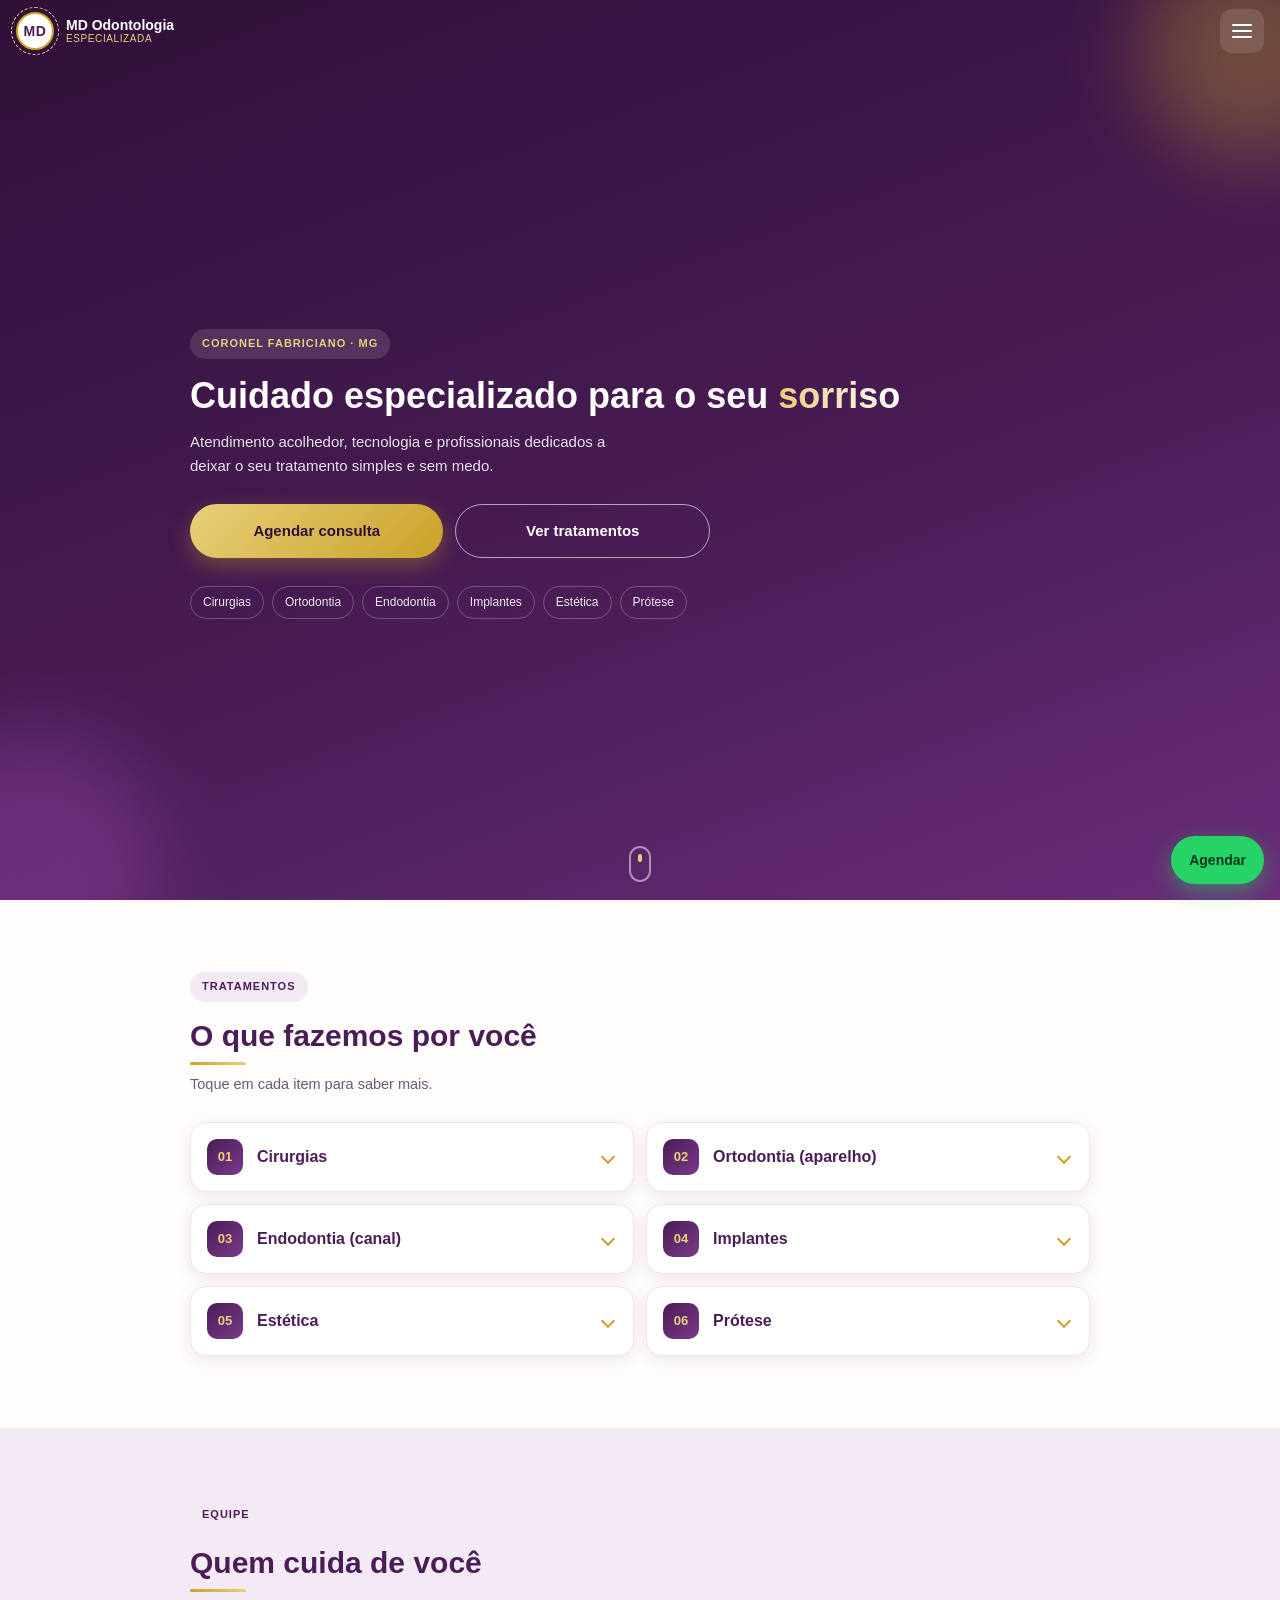
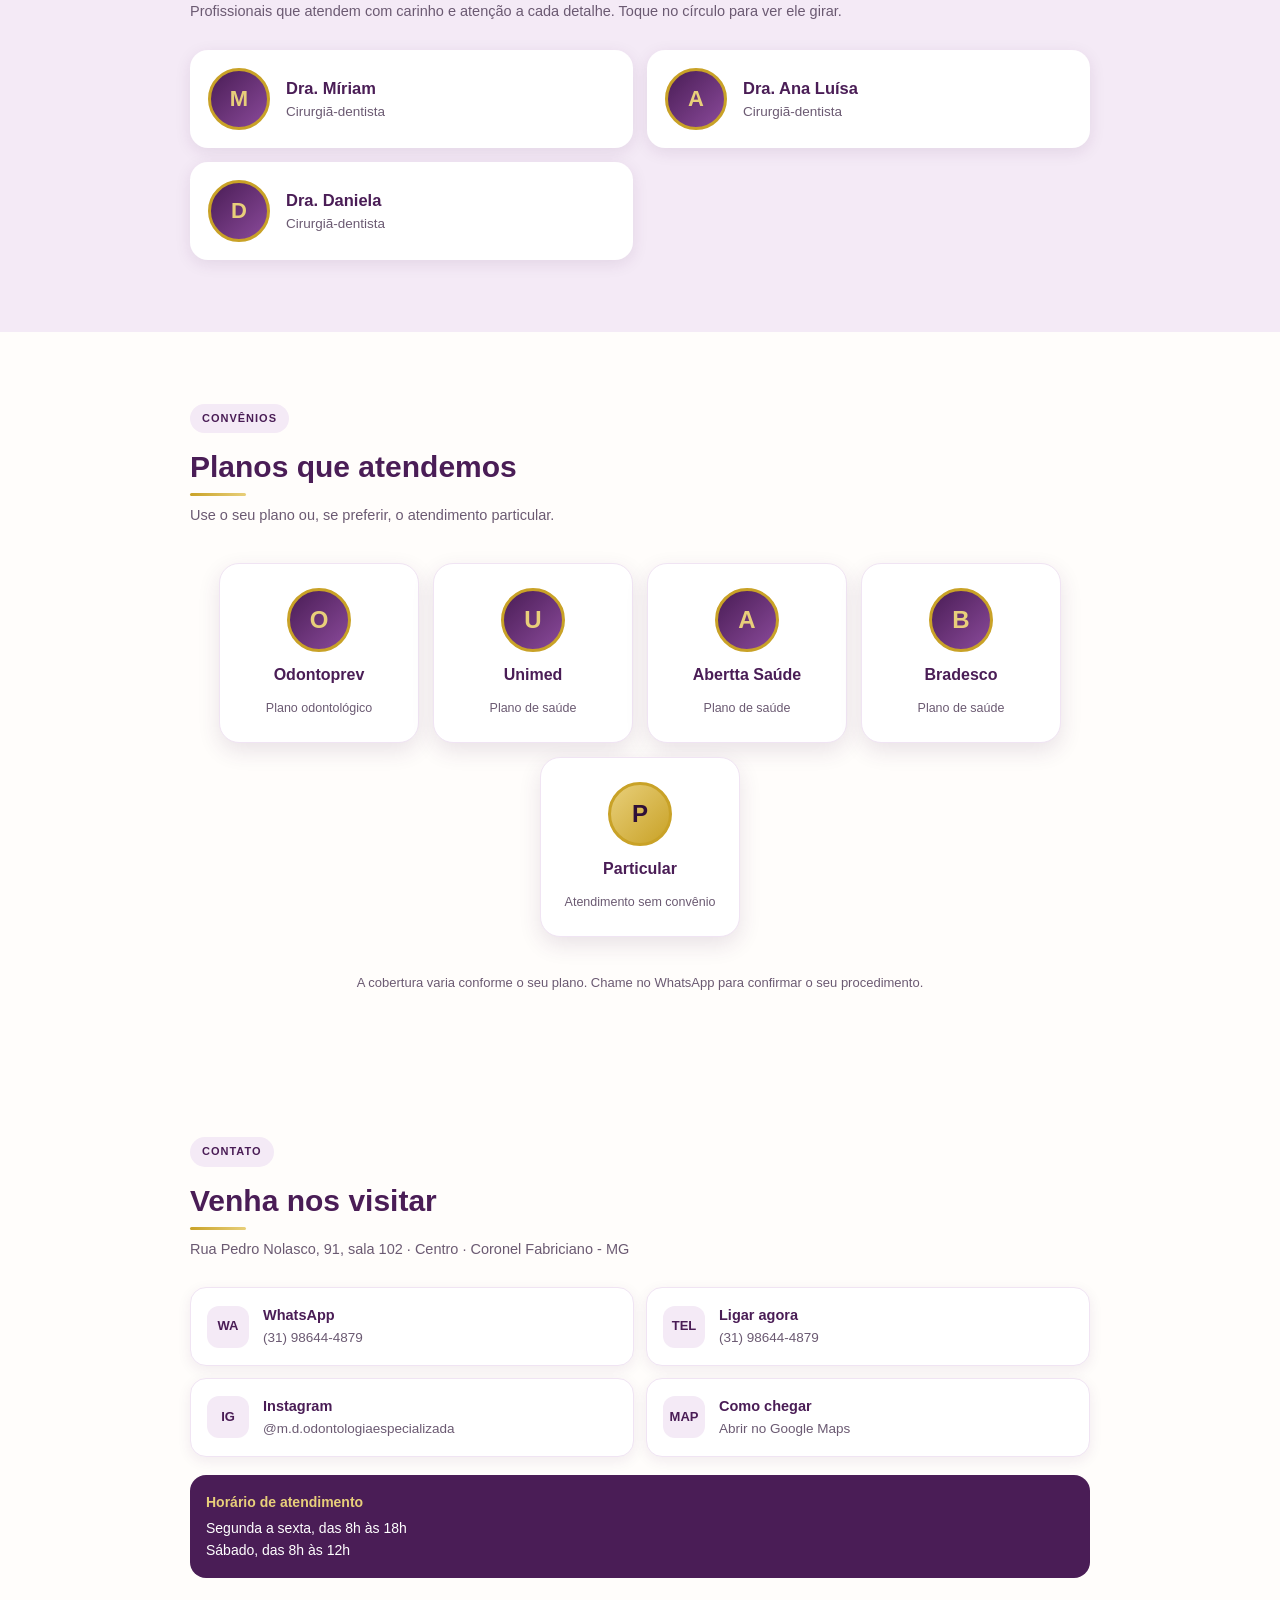
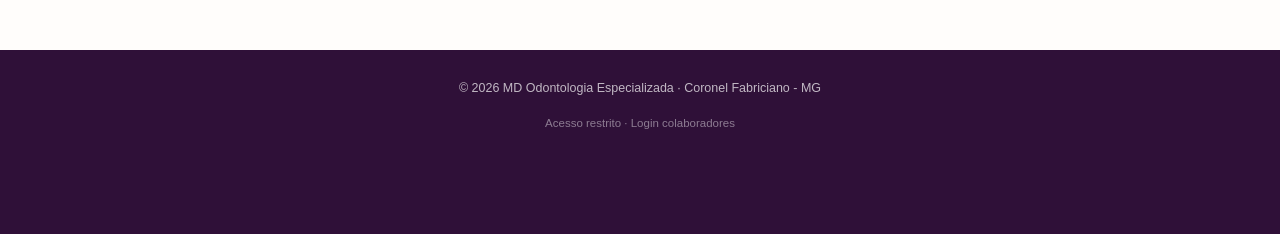
==== commit b5868a6b: "Update index.html" ====
--- a/index.html
+++ b/index.html
@@ -17,6 +17,7 @@
       --text: #2b1d33;
       --muted: #6b5a72;
       --white: #ffffff;
+      --rot: 0deg;
     }
 
     * { box-sizing: border-box; margin: 0; padding: 0; -webkit-tap-highlight-color: transparent; }
@@ -45,6 +46,32 @@
     }
 
     a { color: inherit; text-decoration: none; }
+
+    /* ---------- Barra de progresso da rolagem ---------- */
+    .progress {
+      position: fixed;
+      top: 0; left: 0;
+      width: 100%; height: 3px;
+      background: linear-gradient(90deg, var(--gold), var(--gold-light));
+      transform: scaleX(0);
+      transform-origin: left;
+      z-index: 100;
+      pointer-events: none;
+    }
+
+    /* ---------- Brilho que acompanha o dedo ---------- */
+    .glow {
+      position: fixed;
+      top: 0; left: 0;
+      width: 120px; height: 120px;
+      margin: -60px 0 0 -60px;
+      border-radius: 50%;
+      background: radial-gradient(circle, rgba(232, 207, 122, .5), rgba(201, 162, 39, 0) 70%);
+      opacity: 0;
+      transition: opacity .35s;
+      pointer-events: none;
+      z-index: 90;
+    }
 
     /* ---------- Cabeçalho ---------- */
     .header {
@@ -67,9 +94,10 @@
       height: 56px;
     }
 
-    .brand { display: flex; align-items: center; gap: 10px; color: var(--white); }
+    .brand { display: flex; align-items: center; gap: 12px; color: var(--white); }
 
     .brand-logo {
+      position: relative;
       width: 38px; height: 38px;
       border-radius: 50%;
       background: var(--white);
@@ -80,6 +108,16 @@
       font-size: 14px;
       letter-spacing: .5px;
       border: 2px solid var(--gold);
+    }
+
+    /* anel dourado que gira conforme você rola a página */
+    .brand-logo::after {
+      content: "";
+      position: absolute;
+      inset: -7px;
+      border-radius: 50%;
+      border: 1.5px dashed var(--gold-light);
+      transform: rotate(var(--rot));
     }
 
     .brand-text { display: flex; flex-direction: column; line-height: 1.15; }
@@ -164,6 +202,7 @@
     .drawer.open a.nav-link:nth-child(2) { transition-delay: .14s; }
     .drawer.open a.nav-link:nth-child(3) { transition-delay: .20s; }
     .drawer.open a.nav-link:nth-child(4) { transition-delay: .26s; }
+    .drawer.open a.nav-link:nth-child(5) { transition-delay: .32s; }
 
     .drawer a.nav-link:active,
     .drawer a.nav-link.active { color: var(--gold-light); padding-left: 16px; }
@@ -205,6 +244,22 @@
       box-shadow: 0 8px 20px rgba(201, 162, 39, .35);
     }
 
+    /* faixa de brilho que passa pelo botão dourado */
+    .btn-gold::before {
+      content: "";
+      position: absolute;
+      top: 0; left: -80%;
+      width: 50%; height: 100%;
+      background: linear-gradient(100deg, transparent, rgba(255, 255, 255, .55), transparent);
+      transform: skewX(-20deg);
+      animation: shine 3.6s ease-in-out infinite;
+    }
+
+    @keyframes shine {
+      0%, 55% { left: -80%; }
+      100% { left: 140%; }
+    }
+
     .btn-outline {
       background: transparent;
       color: var(--white);
@@ -252,7 +307,34 @@
       50% { transform: translate(20px, 30px) scale(1.12); }
     }
 
+    /* estrelinhas que piscam no fundo */
+    .spark {
+      position: absolute;
+      width: 8px; height: 8px;
+      background: var(--gold-light);
+      clip-path: polygon(50% 0, 62% 38%, 100% 50%, 62% 62%, 50% 100%, 38% 62%, 0 50%, 38% 38%);
+      animation: twinkle 3s ease-in-out infinite;
+      opacity: 0;
+    }
+
+    @keyframes twinkle {
+      0%, 100% { opacity: 0; transform: scale(.4) rotate(0deg); }
+      50% { opacity: .9; transform: scale(1.3) rotate(90deg); }
+    }
+
     .hero-content { position: relative; z-index: 2; }
+
+    .hero-content > * { animation: rise .9s cubic-bezier(.2, .8, .2, 1) both; }
+    .hero-content > *:nth-child(1) { animation-delay: .1s; }
+    .hero-content > *:nth-child(2) { animation-delay: .25s; }
+    .hero-content > *:nth-child(3) { animation-delay: .4s; }
+    .hero-content > *:nth-child(4) { animation-delay: .55s; }
+    .hero-content > *:nth-child(5) { animation-delay: .7s; }
+
+    @keyframes rise {
+      from { opacity: 0; transform: translateY(34px); }
+      to { opacity: 1; transform: translateY(0); }
+    }
 
     .eyebrow {
       display: inline-block;
@@ -273,7 +355,17 @@
       margin-bottom: 14px;
     }
 
-    .hero h1 em { font-style: normal; color: var(--gold-light); }
+    .hero h1 em {
+      font-style: normal;
+      background: linear-gradient(90deg, var(--gold-light), #fff, var(--gold-light));
+      background-size: 200% auto;
+      -webkit-background-clip: text;
+      background-clip: text;
+      -webkit-text-fill-color: transparent;
+      animation: textshine 4s linear infinite;
+    }
+
+    @keyframes textshine { to { background-position: 200% center; } }
 
     .hero p {
       font-size: 15px;
@@ -299,6 +391,33 @@
       color: rgba(255, 255, 255, .9);
     }
 
+    .scroll-hint {
+      position: absolute;
+      bottom: 18px; left: 50%;
+      width: 22px; height: 36px;
+      margin-left: -11px;
+      border: 2px solid rgba(255, 255, 255, .5);
+      border-radius: 14px;
+      z-index: 2;
+    }
+
+    .scroll-hint::after {
+      content: "";
+      position: absolute;
+      top: 6px; left: 50%;
+      width: 4px; height: 8px;
+      margin-left: -2px;
+      border-radius: 2px;
+      background: var(--gold-light);
+      animation: wheel 1.8s ease-in-out infinite;
+    }
+
+    @keyframes wheel {
+      0% { opacity: 0; transform: translateY(0); }
+      30% { opacity: 1; }
+      100% { opacity: 0; transform: translateY(14px); }
+    }
+
     /* ---------- Seções ---------- */
     section { padding: 56px 20px; }
 
@@ -312,6 +431,18 @@
       color: var(--plum);
       margin-bottom: 8px;
     }
+
+    .section-head h2::after {
+      content: "";
+      display: block;
+      width: 0; height: 3px;
+      margin-top: 8px;
+      border-radius: 3px;
+      background: linear-gradient(90deg, var(--gold), var(--gold-light));
+      transition: width .8s ease .3s;
+    }
+
+    .section-head.visible h2::after { width: 56px; }
 
     .section-head p { color: var(--muted); font-size: 14.5px; }
 
@@ -324,10 +455,7 @@
       box-shadow: 0 4px 16px rgba(74, 29, 86, .1);
       overflow: hidden;
       border: 1px solid #f0e4f3;
-      transition: transform .15s;
-    }
-
-    .acc-item:active { transform: scale(.985); }
+    }
 
     .acc-button {
       width: 100%;
@@ -356,6 +484,14 @@
       font-size: 13px;
     }
 
+    .acc-item.open .acc-number { animation: pop .5s ease; }
+
+    @keyframes pop {
+      0% { transform: scale(1) rotate(0); }
+      50% { transform: scale(1.25) rotate(12deg); }
+      100% { transform: scale(1) rotate(0); }
+    }
+
     .acc-title { flex: 1; }
 
     .acc-arrow {
@@ -395,10 +531,7 @@
       background: var(--white);
       border-radius: 18px;
       box-shadow: 0 4px 16px rgba(74, 29, 86, .1);
-      transition: transform .2s;
-    }
-
-    .team-card:active { transform: scale(.97); }
+    }
 
     .avatar {
       flex: 0 0 auto;
@@ -413,8 +546,99 @@
       border: 3px solid var(--gold);
     }
 
+    .team-card.visible .avatar { animation: spinIn 1s cubic-bezier(.2, .8, .2, 1) both; }
+
+    @keyframes spinIn {
+      from { opacity: 0; transform: rotate(-200deg) scale(.3); }
+      to { opacity: 1; transform: rotate(0) scale(1); }
+    }
+
+    @keyframes spin360 {
+      from { transform: rotateY(0deg); }
+      to { transform: rotateY(360deg); }
+    }
+
+    .team-card .avatar.spin { animation: spin360 .8s ease; }
+
     .team-card h3 { font-size: 16.5px; color: var(--plum); }
     .team-card p { font-size: 13.5px; color: var(--muted); }
+
+    /* ---------- Convênios ---------- */
+    .plans-wrap { margin: 0 -20px; }
+
+    .plans-scroll {
+      display: flex;
+      gap: 14px;
+      overflow-x: auto;
+      padding: 10px 20px 22px;
+      scroll-snap-type: x mandatory;
+      scroll-padding: 0 20px;
+      -webkit-overflow-scrolling: touch;
+      scrollbar-width: none;
+    }
+
+    .plans-scroll::-webkit-scrollbar { display: none; }
+
+    .plan-card {
+      flex: 0 0 62%;
+      max-width: 240px;
+      scroll-snap-align: center;
+      display: flex;
+      flex-direction: column;
+      align-items: center;
+      text-align: center;
+      gap: 10px;
+      padding: 24px 16px;
+      background: var(--white);
+      border: 1px solid #f0e4f3;
+      border-radius: 20px;
+      box-shadow: 0 8px 22px rgba(74, 29, 86, .12);
+      transition: transform .12s linear, opacity .12s linear;
+    }
+
+    .plan-badge {
+      width: 64px; height: 64px;
+      border-radius: 50%;
+      display: grid;
+      place-items: center;
+      background: linear-gradient(135deg, var(--plum), #8a4a9a);
+      color: var(--gold-light);
+      font-size: 24px;
+      font-weight: 800;
+      border: 3px solid var(--gold);
+    }
+
+    .plan-card.gold .plan-badge {
+      background: linear-gradient(135deg, var(--gold-light), var(--gold));
+      color: var(--plum-dark);
+    }
+
+    .plan-card strong { font-size: 16px; color: var(--plum); }
+    .plan-card span.small { font-size: 12.5px; color: var(--muted); }
+
+    .swipe-hint {
+      display: flex;
+      align-items: center;
+      justify-content: center;
+      gap: 8px;
+      font-size: 12.5px;
+      color: var(--muted);
+    }
+
+    .swipe-hint i {
+      display: inline-block;
+      font-style: normal;
+      color: var(--gold);
+      font-size: 18px;
+      animation: nudge 1.4s ease-in-out infinite;
+    }
+
+    @keyframes nudge {
+      0%, 100% { transform: translateX(-4px); }
+      50% { transform: translateX(8px); }
+    }
+
+    .plans-note { margin-top: 14px; font-size: 13px; color: var(--muted); text-align: center; }
 
     /* ---------- Contato ---------- */
     .contact-list { display: flex; flex-direction: column; gap: 12px; }
@@ -428,10 +652,7 @@
       border: 1px solid #f0e4f3;
       border-radius: 16px;
       box-shadow: 0 4px 14px rgba(74, 29, 86, .08);
-      transition: transform .15s, border-color .2s;
-    }
-
-    .contact-card:active { transform: scale(.97); border-color: var(--gold); }
+    }
 
     .contact-icon {
       flex: 0 0 auto;
@@ -501,11 +722,22 @@
     /* ---------- Revelar ao rolar ---------- */
     .reveal {
       opacity: 0;
-      transform: translateY(26px);
-      transition: opacity .6s ease, transform .6s ease;
-    }
-
-    .reveal.visible { opacity: 1; transform: translateY(0); }
+      transform: translateY(30px);
+      transition: opacity .7s ease, transform .7s cubic-bezier(.2, .8, .2, 1);
+      transition-delay: var(--d, 0ms);
+    }
+
+    .reveal.from-left { transform: translateX(-46px); }
+    .reveal.from-right { transform: translateX(46px); }
+    .reveal.zoom { transform: scale(.88); }
+
+    .reveal.visible { opacity: 1; transform: none; }
+
+    /* depois de aparecer, o cartão responde rápido ao toque */
+    .reveal.done {
+      transition: transform .18s ease-out, box-shadow .2s, opacity .2s;
+      transition-delay: 0ms;
+    }
 
     /* ---------- Telas maiores ---------- */
     @media (min-width: 760px) {
@@ -515,15 +747,23 @@
       .hero-actions { flex-direction: row; max-width: 520px; }
       .team-list, .contact-list { display: grid; grid-template-columns: 1fr 1fr; }
       .accordion { display: grid; grid-template-columns: 1fr 1fr; align-items: start; }
+      .plans-wrap { margin: 0; }
+      .plans-scroll { flex-wrap: wrap; justify-content: center; overflow: visible; padding: 10px 0 22px; }
+      .plan-card { flex: 0 0 200px; }
+      .swipe-hint { display: none; }
     }
 
     @media (prefers-reduced-motion: reduce) {
       *, *::before, *::after { animation: none !important; transition: none !important; }
       .reveal { opacity: 1; transform: none; }
+      .hero-content > * { opacity: 1; }
     }
   </style>
 </head>
 <body>
+
+  <div class="progress" id="progress"></div>
+  <div class="glow" id="glow"></div>
 
   <header class="header" id="header">
     <a href="#inicio" class="brand">
@@ -545,6 +785,7 @@
     <a class="nav-link" href="#inicio">Início</a>
     <a class="nav-link" href="#tratamentos">Tratamentos</a>
     <a class="nav-link" href="#equipe">Nossa equipe</a>
+    <a class="nav-link" href="#convenios">Convênios</a>
     <a class="nav-link" href="#contato">Onde estamos</a>
 
     <a class="btn btn-gold" href="https://wa.me/5531986444879?text=Ol%C3%A1%2C%20gostaria%20de%20agendar%20uma%20consulta." target="_blank" rel="noopener">
@@ -556,10 +797,17 @@
 
   <main>
     <section class="hero" id="inicio">
-      <div class="blob one"></div>
-      <div class="blob two"></div>
-
-      <div class="hero-content">
+      <div class="blob one" id="blobOne"></div>
+      <div class="blob two" id="blobTwo"></div>
+
+      <span class="spark" style="left: 12%; top: 22%; animation-delay: 0s;"></span>
+      <span class="spark" style="left: 78%; top: 16%; animation-delay: .8s;"></span>
+      <span class="spark" style="left: 88%; top: 48%; animation-delay: 1.6s;"></span>
+      <span class="spark" style="left: 22%; top: 70%; animation-delay: 2.2s;"></span>
+      <span class="spark" style="left: 62%; top: 78%; animation-delay: 1.1s;"></span>
+      <span class="spark" style="left: 6%; top: 46%; animation-delay: 2.7s;"></span>
+
+      <div class="hero-content" id="heroContent">
         <span class="eyebrow">Coronel Fabriciano · MG</span>
         <h1>Cuidado especializado para o seu <em>sorriso</em></h1>
         <p>Atendimento acolhedor, tecnologia e profissionais dedicados a deixar o seu tratamento simples e sem medo.</p>
@@ -578,6 +826,8 @@
           <span>Prótese</span>
         </div>
       </div>
+
+      <div class="scroll-hint"></div>
     </section>
 
     <section id="tratamentos">
@@ -587,8 +837,8 @@
         <p>Toque em cada item para saber mais.</p>
       </div>
 
-      <div class="accordion reveal">
-        <div class="acc-item">
+      <div class="accordion">
+        <div class="acc-item reveal from-left">
           <button class="acc-button" type="button" aria-expanded="false">
             <span class="acc-number">01</span>
             <span class="acc-title">Cirurgias</span>
@@ -597,7 +847,7 @@
           <div class="acc-body"><div><p>Procedimentos cirúrgicos orais com planejamento cuidadoso e foco no seu conforto e na recuperação tranquila.</p></div></div>
         </div>
 
-        <div class="acc-item">
+        <div class="acc-item reveal from-right">
           <button class="acc-button" type="button" aria-expanded="false">
             <span class="acc-number">02</span>
             <span class="acc-title">Ortodontia (aparelho)</span>
@@ -606,7 +856,7 @@
           <div class="acc-body"><div><p>Alinhamento dos dentes e correção da mordida para adultos e crianças, com acompanhamento regular.</p></div></div>
         </div>
 
-        <div class="acc-item">
+        <div class="acc-item reveal from-left">
           <button class="acc-button" type="button" aria-expanded="false">
             <span class="acc-number">03</span>
             <span class="acc-title">Endodontia (canal)</span>
@@ -615,7 +865,7 @@
           <div class="acc-body"><div><p>Tratamento de canal para aliviar a dor e salvar o dente, com técnica atual e atendimento cuidadoso.</p></div></div>
         </div>
 
-        <div class="acc-item">
+        <div class="acc-item reveal from-right">
           <button class="acc-button" type="button" aria-expanded="false">
             <span class="acc-number">04</span>
             <span class="acc-title">Implantes</span>
@@ -624,7 +874,7 @@
           <div class="acc-body"><div><p>Reposição de dentes perdidos com implantes, devolvendo função, firmeza e naturalidade ao sorriso.</p></div></div>
         </div>
 
-        <div class="acc-item">
+        <div class="acc-item reveal from-left">
           <button class="acc-button" type="button" aria-expanded="false">
             <span class="acc-number">05</span>
             <span class="acc-title">Estética</span>
@@ -633,7 +883,7 @@
           <div class="acc-body"><div><p>Clareamento, facetas e harmonização do sorriso para você se sentir ainda mais confiante.</p></div></div>
         </div>
 
-        <div class="acc-item">
+        <div class="acc-item reveal from-right">
           <button class="acc-button" type="button" aria-expanded="false">
             <span class="acc-number">06</span>
             <span class="acc-title">Prótese</span>
@@ -648,12 +898,12 @@
       <div class="section-head reveal">
         <span class="eyebrow">Equipe</span>
         <h2>Quem cuida de você</h2>
-        <p>Profissionais que atendem com carinho e atenção a cada detalhe.</p>
+        <p>Profissionais que atendem com carinho e atenção a cada detalhe. Toque no círculo para ver ele girar.</p>
       </div>
 
       <div class="team-list">
         <!-- Para adicionar outra pessoa, copie um bloco "team-card" e altere letra e nome -->
-        <div class="team-card reveal">
+        <div class="team-card reveal zoom">
           <div class="avatar">M</div>
           <div>
             <h3>Dra. Míriam</h3>
@@ -661,7 +911,15 @@
           </div>
         </div>
 
-        <div class="team-card reveal">
+        <div class="team-card reveal zoom">
+          <div class="avatar">A</div>
+          <div>
+            <h3>Dra. Ana Luísa</h3>
+            <p>Cirurgiã-dentista</p>
+          </div>
+        </div>
+
+        <div class="team-card reveal zoom">
           <div class="avatar">D</div>
           <div>
             <h3>Dra. Daniela</h3>
@@ -671,6 +929,52 @@
       </div>
     </section>
 
+    <section id="convenios">
+      <div class="section-head reveal">
+        <span class="eyebrow">Convênios</span>
+        <h2>Planos que atendemos</h2>
+        <p>Use o seu plano ou, se preferir, o atendimento particular.</p>
+      </div>
+
+      <div class="plans-wrap reveal">
+        <div class="plans-scroll" id="plans">
+          <div class="plan-card">
+            <span class="plan-badge">O</span>
+            <strong>Odontoprev</strong>
+            <span class="small">Plano odontológico</span>
+          </div>
+
+          <div class="plan-card">
+            <span class="plan-badge">U</span>
+            <strong>Unimed</strong>
+            <span class="small">Plano de saúde</span>
+          </div>
+
+          <div class="plan-card">
+            <span class="plan-badge">A</span>
+            <strong>Abertta Saúde</strong>
+            <span class="small">Plano de saúde</span>
+          </div>
+
+          <div class="plan-card">
+            <span class="plan-badge">B</span>
+            <strong>Bradesco</strong>
+            <span class="small">Plano de saúde</span>
+          </div>
+
+          <div class="plan-card gold">
+            <span class="plan-badge">P</span>
+            <strong>Particular</strong>
+            <span class="small">Atendimento sem convênio</span>
+          </div>
+        </div>
+
+        <div class="swipe-hint"><span>Deslize para o lado</span><i>→</i></div>
+      </div>
+
+      <p class="plans-note reveal">A cobertura varia conforme o seu plano. Chame no WhatsApp para confirmar o seu procedimento.</p>
+    </section>
+
     <section id="contato">
       <div class="section-head reveal">
         <span class="eyebrow">Contato</span>
@@ -679,7 +983,7 @@
       </div>
 
       <div class="contact-list">
-        <a class="contact-card reveal" href="https://wa.me/5531986444879?text=Ol%C3%A1%2C%20gostaria%20de%20agendar%20uma%20consulta." target="_blank" rel="noopener">
+        <a class="contact-card reveal from-left" href="https://wa.me/5531986444879?text=Ol%C3%A1%2C%20gostaria%20de%20agendar%20uma%20consulta." target="_blank" rel="noopener">
           <span class="contact-icon">WA</span>
           <span>
             <strong>WhatsApp</strong>
@@ -687,7 +991,7 @@
           </span>
         </a>
 
-        <a class="contact-card reveal" href="tel:+5531986444879">
+        <a class="contact-card reveal from-right" href="tel:+5531986444879">
           <span class="contact-icon">TEL</span>
           <span>
             <strong>Ligar agora</strong>
@@ -695,7 +999,7 @@
           </span>
         </a>
 
-        <a class="contact-card reveal" href="https://www.instagram.com/m.d.odontologiaespecializada/" target="_blank" rel="noopener">
+        <a class="contact-card reveal from-left" href="https://www.instagram.com/m.d.odontologiaespecializada/" target="_blank" rel="noopener">
           <span class="contact-icon">IG</span>
           <span>
             <strong>Instagram</strong>
@@ -703,7 +1007,7 @@
           </span>
         </a>
 
-        <a class="contact-card reveal" href="https://www.google.com/maps/search/?api=1&query=Rua+Pedro+Nolasco+91+Coronel+Fabriciano+MG" target="_blank" rel="noopener">
+        <a class="contact-card reveal from-right" href="https://www.google.com/maps/search/?api=1&query=Rua+Pedro+Nolasco+91+Coronel+Fabriciano+MG" target="_blank" rel="noopener">
           <span class="contact-icon">MAP</span>
           <span>
             <strong>Como chegar</strong>
@@ -712,7 +1016,7 @@
         </a>
       </div>
 
-      <div class="hours reveal">
+      <div class="hours reveal zoom">
         <strong>Horário de atendimento</strong>
         Segunda a sexta, das 8h às 18h<br>
         Sábado, das 8h às 12h
@@ -731,11 +1035,21 @@
 
   <script>
     (function () {
+      var reduce = window.matchMedia("(prefers-reduced-motion: reduce)").matches;
+      var root = document.documentElement;
+
       var header = document.getElementById("header");
       var menuButton = document.getElementById("menuButton");
       var drawer = document.getElementById("drawer");
       var overlay = document.getElementById("overlay");
-
+      var progress = document.getElementById("progress");
+      var glow = document.getElementById("glow");
+      var blobOne = document.getElementById("blobOne");
+      var blobTwo = document.getElementById("blobTwo");
+      var heroContent = document.getElementById("heroContent");
+      var plans = document.getElementById("plans");
+
+      /* ---------- Menu ---------- */
       function setMenu(open) {
         drawer.classList.toggle("open", open);
         overlay.classList.toggle("open", open);
@@ -759,14 +1073,40 @@
         if (event.key === "Escape") setMenu(false);
       });
 
-      /* Cabeçalho muda ao rolar */
-      function onScroll() {
-        header.classList.toggle("scrolled", window.scrollY > 20);
+      /* ---------- Efeitos ligados à rolagem ---------- */
+      var ticking = false;
+
+      function frame() {
+        var y = window.scrollY;
+        var max = root.scrollHeight - window.innerHeight;
+
+        progress.style.transform = "scaleX(" + (max > 0 ? Math.min(1, y / max) : 0) + ")";
+        header.classList.toggle("scrolled", y > 20);
+
+        if (!reduce) {
+          root.style.setProperty("--rot", (y * 0.45) + "deg");
+
+          if (y < window.innerHeight * 1.2) {
+            blobOne.style.translate = "0 " + (y * 0.3) + "px";
+            blobTwo.style.translate = "0 " + (-y * 0.18) + "px";
+            heroContent.style.translate = "0 " + (y * 0.22) + "px";
+            heroContent.style.opacity = Math.max(0, 1 - y / (window.innerHeight * 0.85));
+          }
+        }
+
+        ticking = false;
       }
-      window.addEventListener("scroll", onScroll, { passive: true });
-      onScroll();
-
-      /* Acordeão dos tratamentos */
+
+      window.addEventListener("scroll", function () {
+        if (!ticking) {
+          ticking = true;
+          requestAnimationFrame(frame);
+        }
+      }, { passive: true });
+
+      frame();
+
+      /* ---------- Acordeão dos tratamentos ---------- */
       document.querySelectorAll(".acc-button").forEach(function (button) {
         button.addEventListener("click", function () {
           var item = button.parentElement;
@@ -784,7 +1124,7 @@
         });
       });
 
-      /* Efeito de toque (ondulação) nos botões */
+      /* ---------- Onda ao tocar nos botões ---------- */
       document.querySelectorAll(".btn").forEach(function (button) {
         button.addEventListener("pointerdown", function (event) {
           var rect = button.getBoundingClientRect();
@@ -799,25 +1139,32 @@
         });
       });
 
-      /* Aparecer suavemente ao rolar */
+      /* ---------- Aparecer ao rolar (com atraso em sequência) ---------- */
       var revealItems = document.querySelectorAll(".reveal");
+
+      revealItems.forEach(function (item) {
+        var index = Array.prototype.indexOf.call(item.parentElement.children, item);
+        item.style.setProperty("--d", (index % 4) * 90 + "ms");
+      });
 
       if ("IntersectionObserver" in window) {
         var revealObserver = new IntersectionObserver(function (entries) {
           entries.forEach(function (entry) {
             if (entry.isIntersecting) {
-              entry.target.classList.add("visible");
-              revealObserver.unobserve(entry.target);
+              var element = entry.target;
+              element.classList.add("visible");
+              setTimeout(function () { element.classList.add("done"); }, 1100);
+              revealObserver.unobserve(element);
             }
           });
         }, { threshold: 0.12 });
 
         revealItems.forEach(function (item) { revealObserver.observe(item); });
       } else {
-        revealItems.forEach(function (item) { item.classList.add("visible"); });
+        revealItems.forEach(function (item) { item.classList.add("visible", "done"); });
       }
 
-      /* Destaca no menu a seção que está na tela */
+      /* ---------- Destaque da seção atual no menu ---------- */
       var navLinks = drawer.querySelectorAll("a.nav-link");
 
       if ("IntersectionObserver" in window) {
@@ -835,6 +1182,82 @@
           sectionObserver.observe(section);
         });
       }
+
+      /* ---------- Brilho que acompanha o dedo ---------- */
+      function moveGlow(event) {
+        if (reduce || event.pointerType !== "touch") return;
+        glow.style.transform = "translate(" + event.clientX + "px," + event.clientY + "px)";
+        glow.style.opacity = "1";
+      }
+
+      function hideGlow() { glow.style.opacity = "0"; }
+
+      document.addEventListener("pointerdown", moveGlow);
+      document.addEventListener("pointermove", moveGlow);
+      document.addEventListener("pointerup", hideGlow);
+      document.addEventListener("pointercancel", hideGlow);
+
+      /* ---------- Cartões que inclinam seguindo o dedo (ou o mouse) ---------- */
+      if (!reduce) {
+        document.querySelectorAll(".team-card, .contact-card, .acc-item").forEach(function (card) {
+          card.addEventListener("pointermove", function (event) {
+            var rect = card.getBoundingClientRect();
+            var x = (event.clientX - rect.left) / rect.width - 0.5;
+            var y = (event.clientY - rect.top) / rect.height - 0.5;
+            card.style.transform =
+              "perspective(700px) rotateX(" + (-y * 10) + "deg) rotateY(" + (x * 12) + "deg) scale(.98)";
+          });
+
+          ["pointerup", "pointerleave", "pointercancel"].forEach(function (name) {
+            card.addEventListener(name, function () { card.style.transform = ""; });
+          });
+        });
+      }
+
+      /* ---------- Avatar gira ao tocar ---------- */
+      document.querySelectorAll(".team-card").forEach(function (card) {
+        card.addEventListener("click", function () {
+          var avatar = card.querySelector(".avatar");
+          avatar.classList.remove("spin");
+          void avatar.offsetWidth;
+          avatar.classList.add("spin");
+        });
+      });
+
+      /* ---------- Carrossel de convênios: o cartão do centro cresce ---------- */
+      var planCards = plans.querySelectorAll(".plan-card");
+      var planTicking = false;
+
+      function updatePlans() {
+        var canScroll = plans.scrollWidth > plans.clientWidth + 2;
+        var box = plans.getBoundingClientRect();
+        var center = box.left + box.width / 2;
+
+        planCards.forEach(function (card) {
+          if (!canScroll || reduce) {
+            card.style.transform = "";
+            card.style.opacity = "";
+            return;
+          }
+
+          var rect = card.getBoundingClientRect();
+          var distance = Math.min(1, Math.abs(rect.left + rect.width / 2 - center) / (box.width / 2));
+          card.style.transform = "scale(" + (1 - distance * 0.1) + ")";
+          card.style.opacity = 1 - distance * 0.35;
+        });
+
+        planTicking = false;
+      }
+
+      plans.addEventListener("scroll", function () {
+        if (!planTicking) {
+          planTicking = true;
+          requestAnimationFrame(updatePlans);
+        }
+      }, { passive: true });
+
+      window.addEventListener("resize", updatePlans);
+      updatePlans();
     })();
   </script>
 </body>
